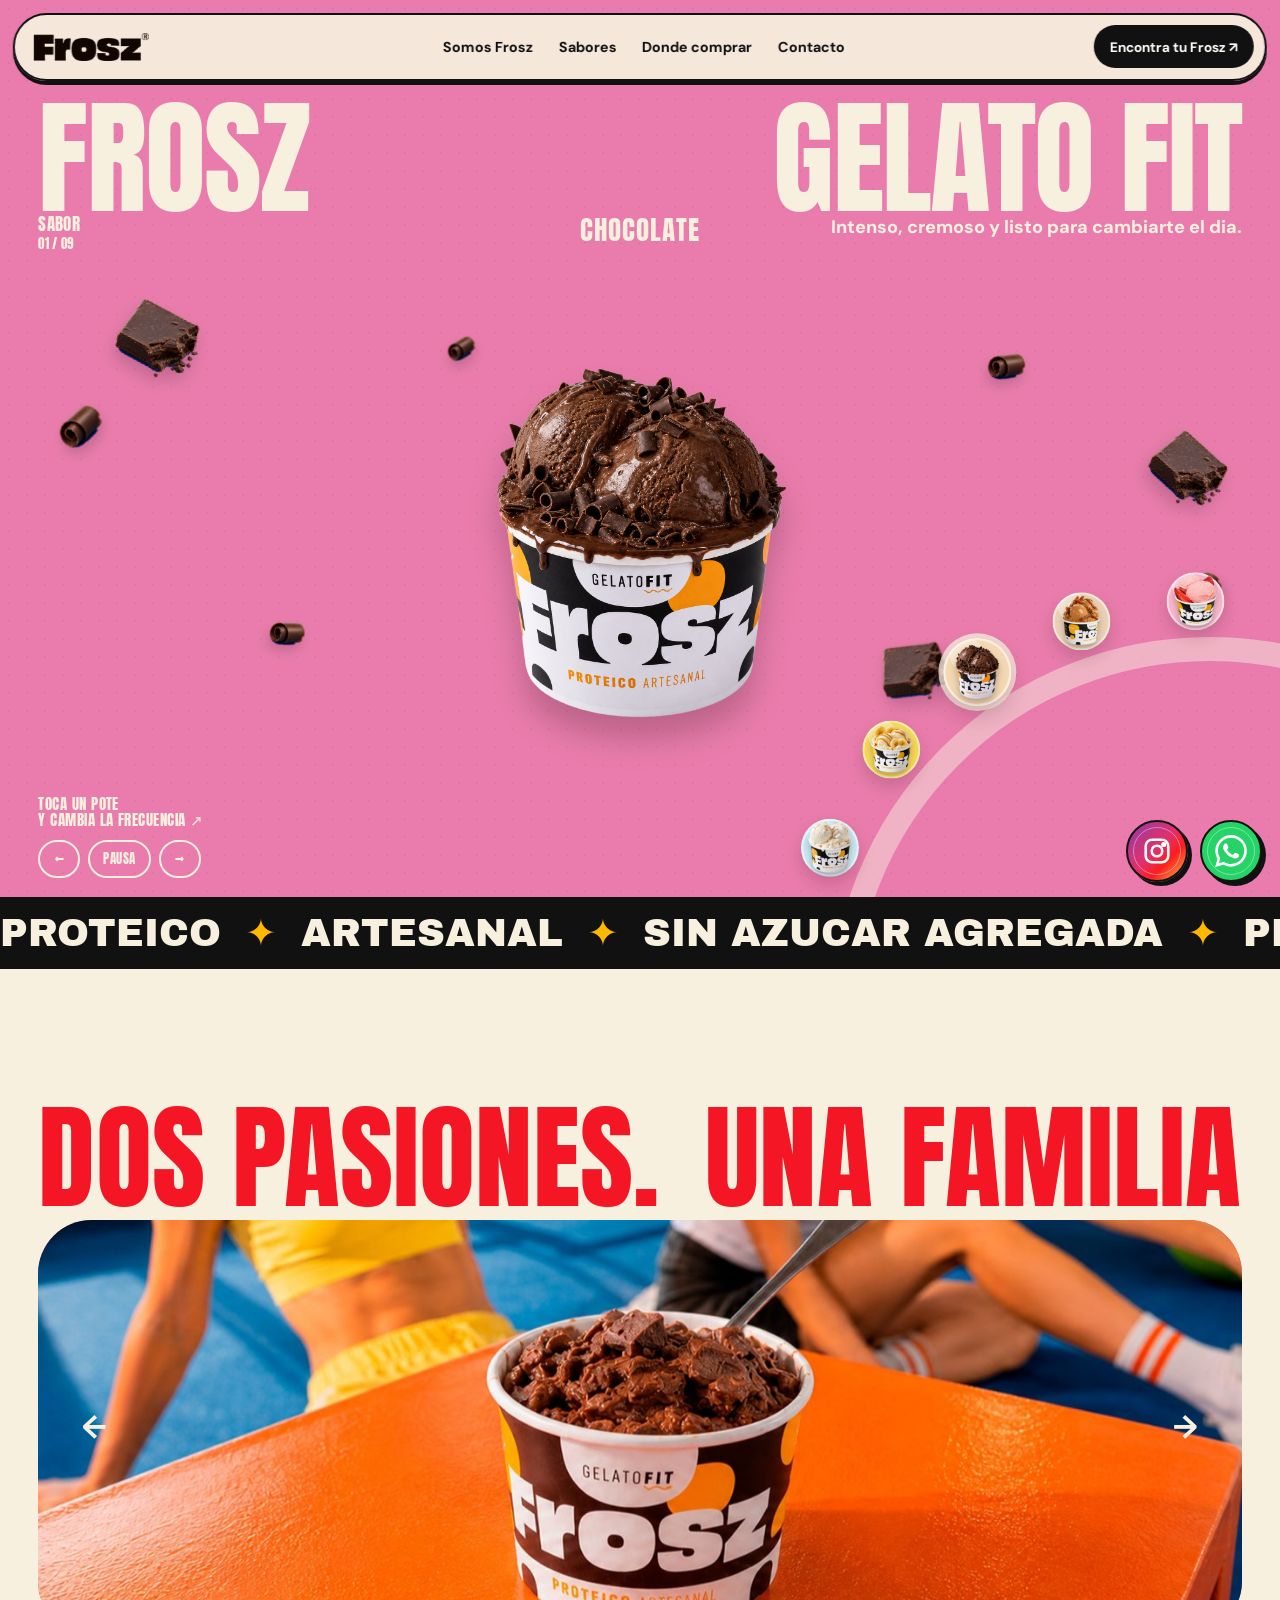
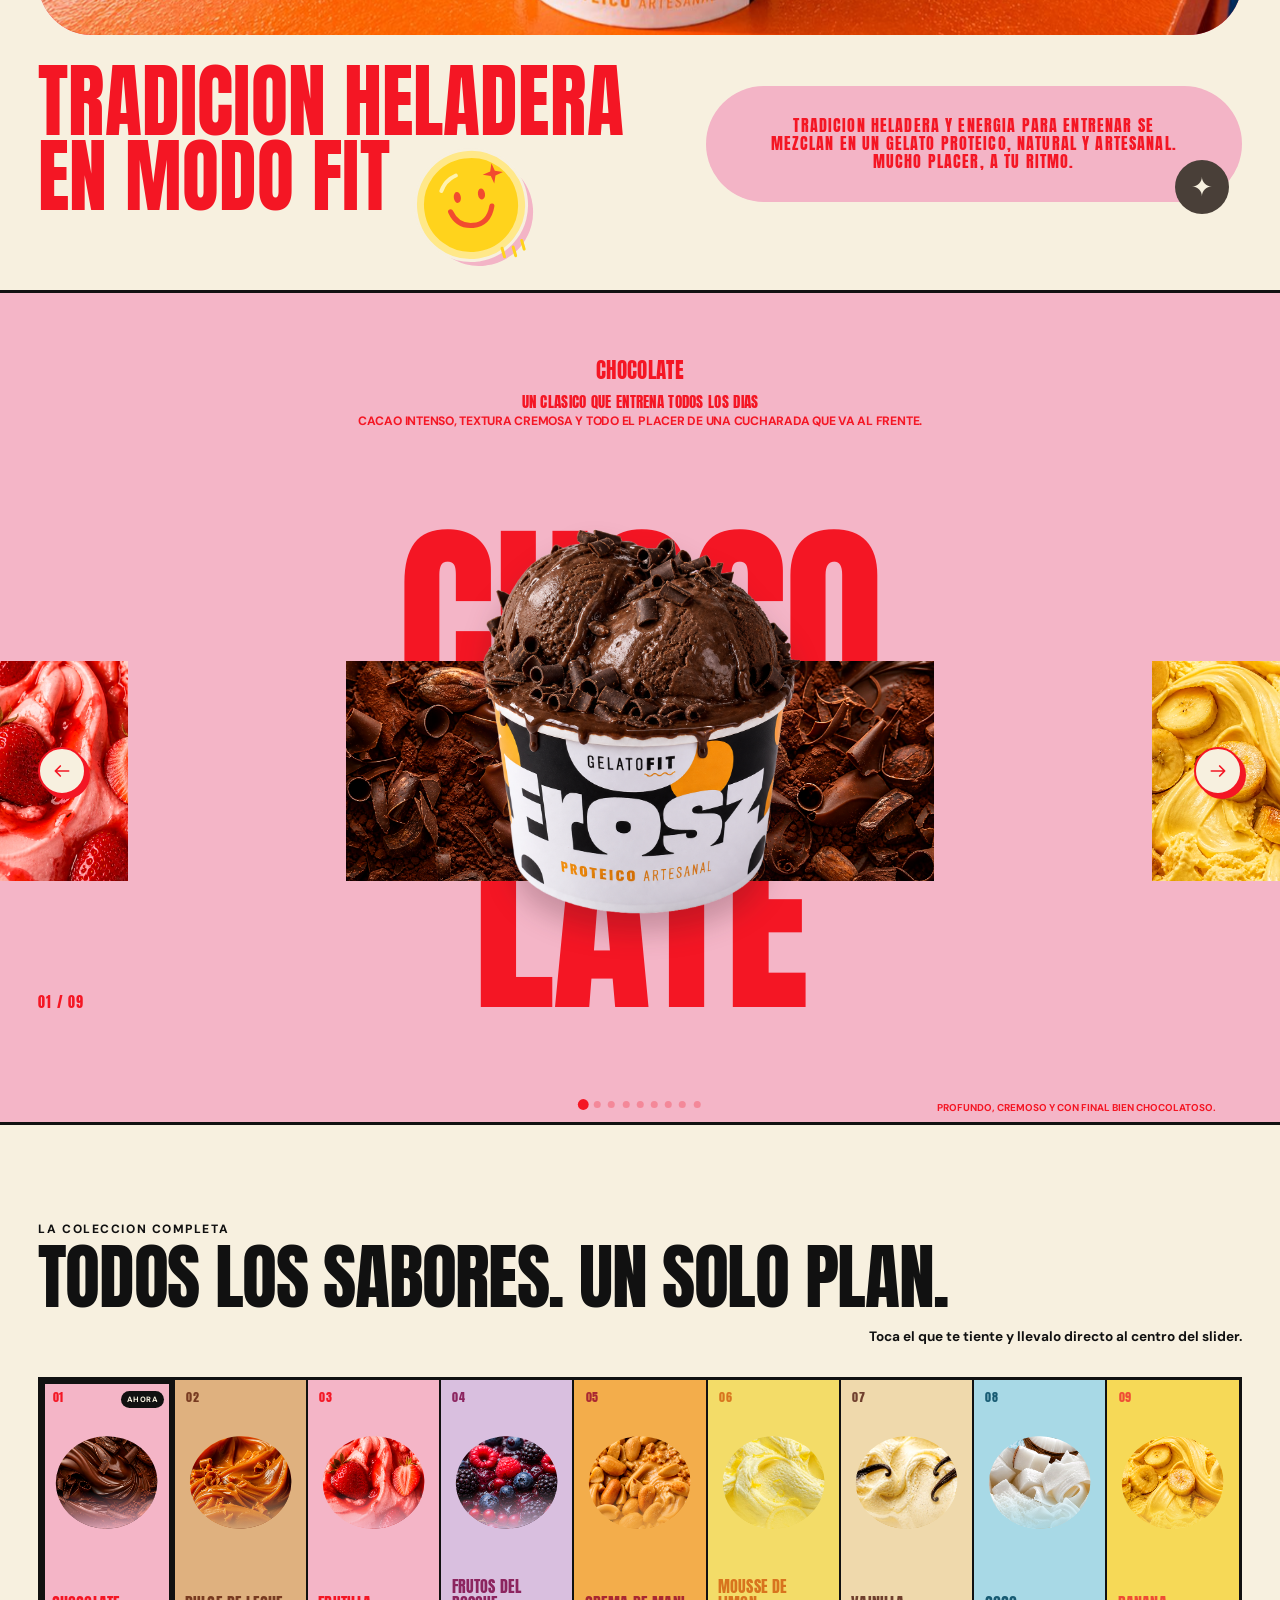
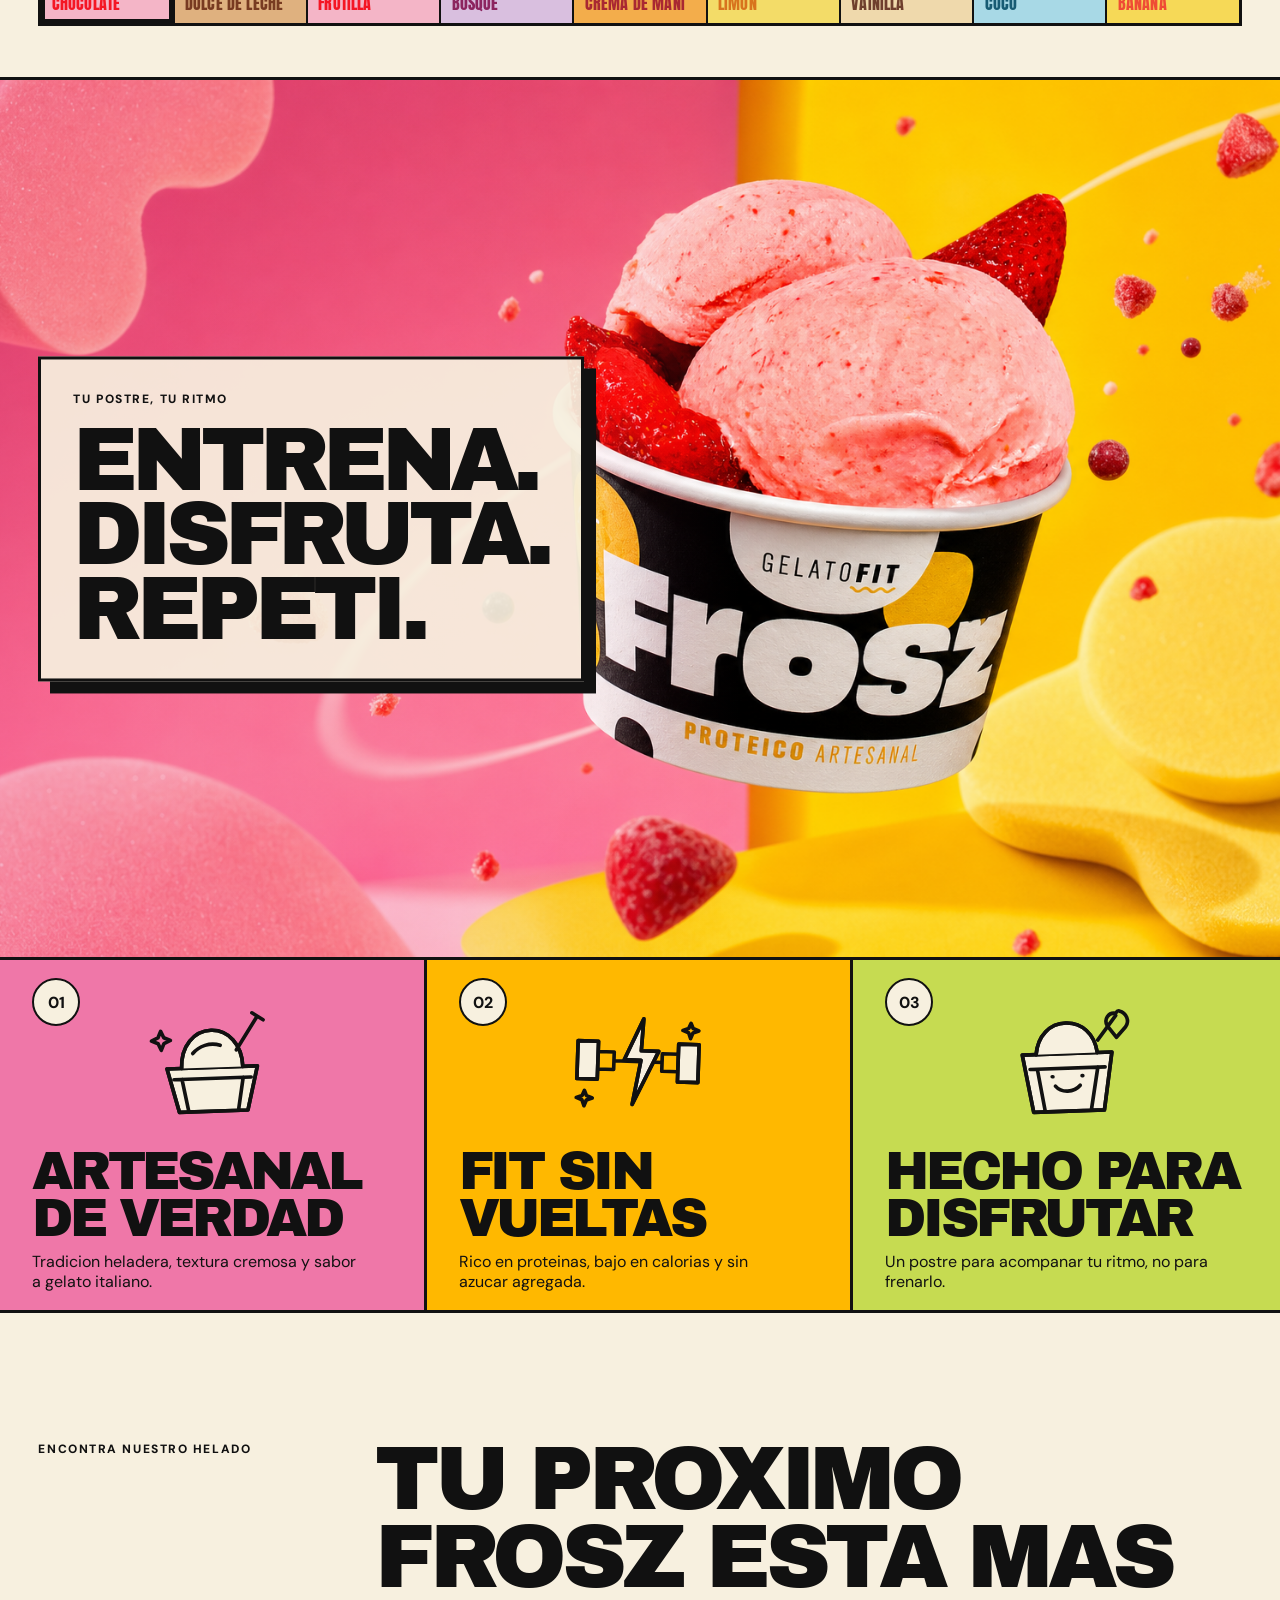
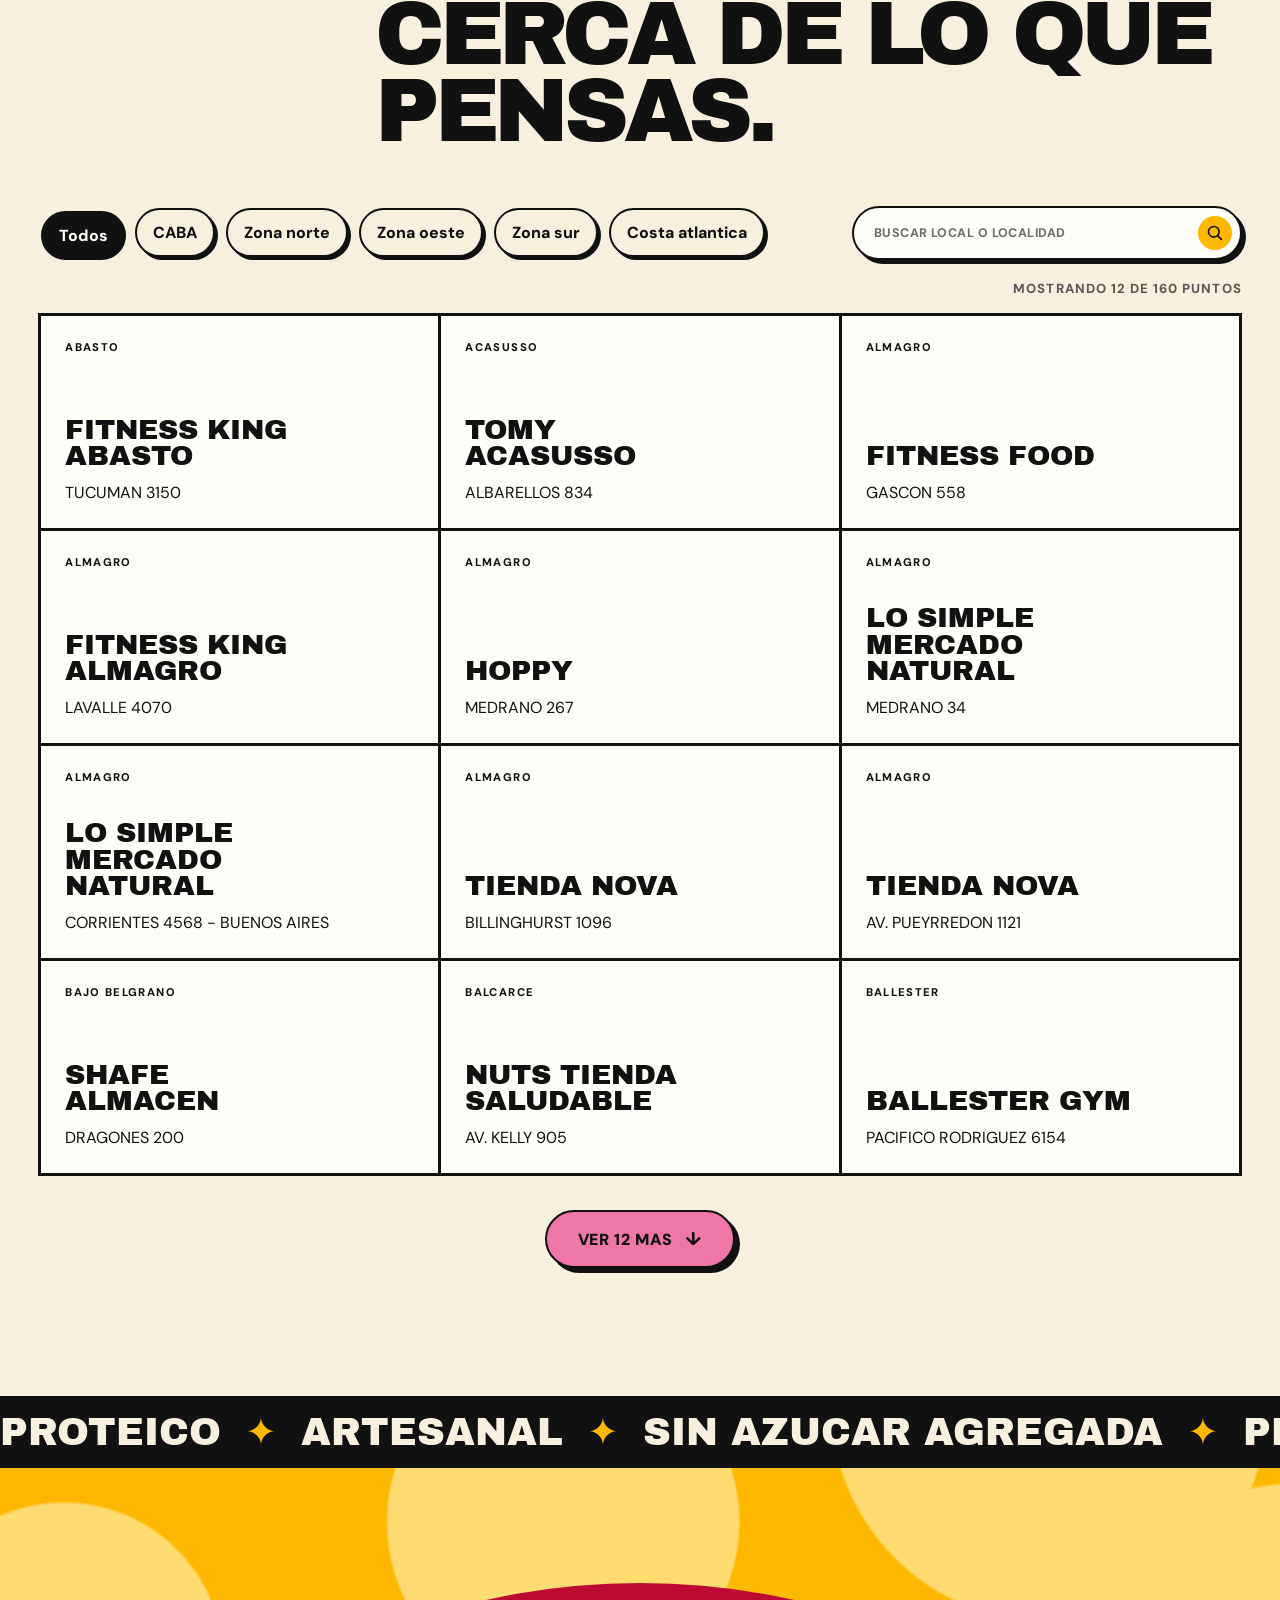
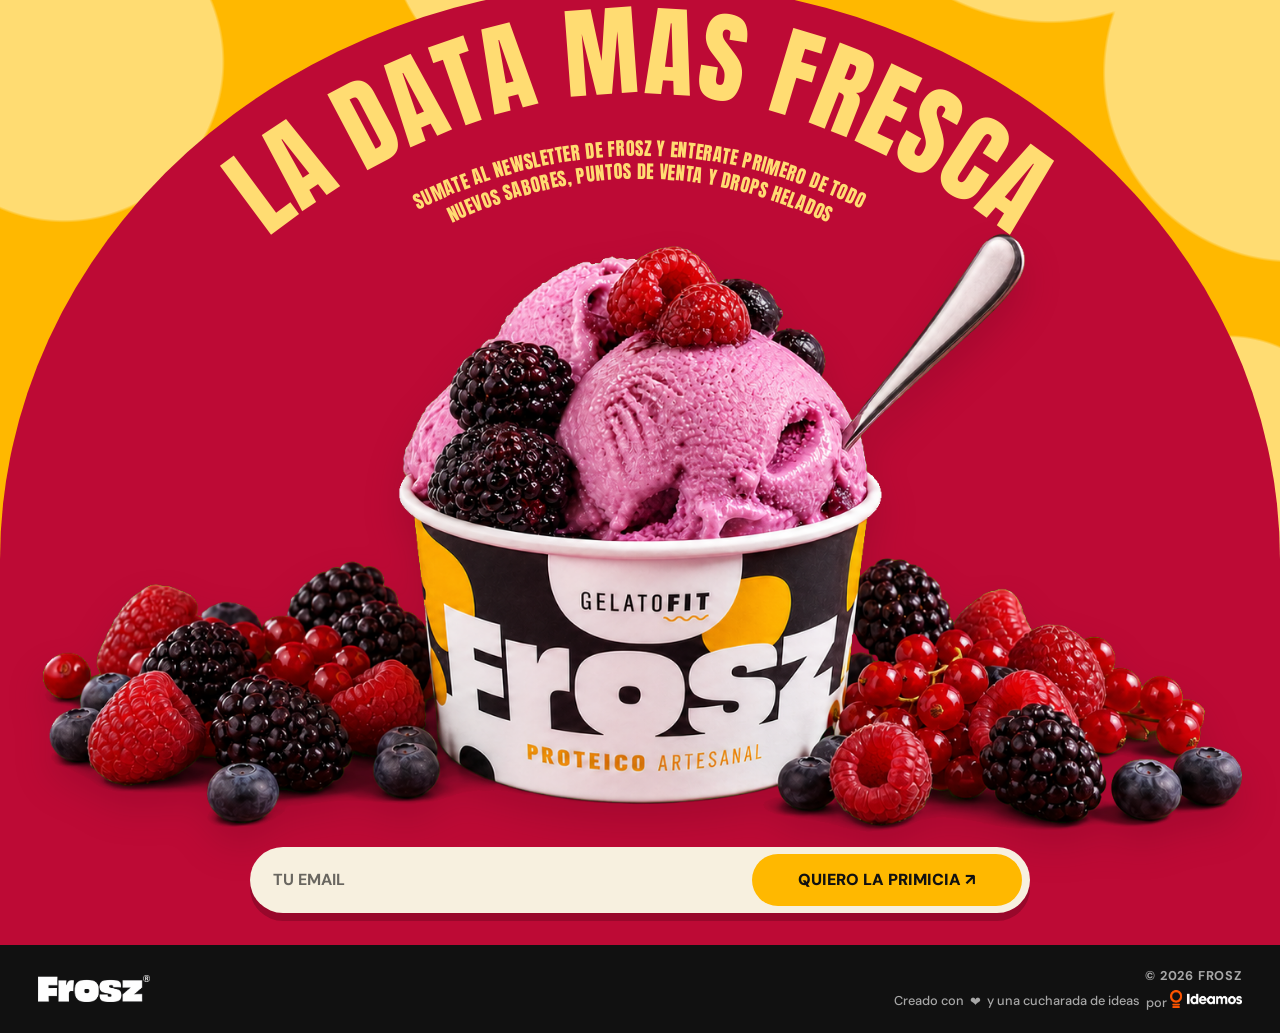
==== index.html @ 7f8eed23 "Agrupar "por Ideamos" para que no se corte en mobile El texto "por" quedaba suelto en la primera lin" ====
﻿<!doctype html>
<html lang="es">
  <head>
    <!-- Google tag (gtag.js) -->
    <script async src="https://www.googletagmanager.com/gtag/js?id=G-3K1N8164H2"></script>
    <script>
      window.dataLayer = window.dataLayer || [];
      function gtag(){dataLayer.push(arguments);}
      gtag('js', new Date());

      gtag('config', 'G-3K1N8164H2');
    </script>
    <meta charset="UTF-8" />
    <meta name="viewport" content="width=device-width, initial-scale=1.0" />
    <meta name="theme-color" content="#ffb800" />
    <meta
      name="description"
      content="Frosz x Gelato Fit: helado proteico artesanal, natural, sin azucar agregada y con todo el sabor."
    />
    <title>Frosz x Gelato Fit</title>
    <link rel="icon" href="./public/assets/web/LOGO2.png" type="image/png" />
    <meta property="og:site_name" content="Frosz Gelato Fit" />
    <meta property="og:locale" content="es_AR" />
    <meta property="og:title" content="Frosz x Gelato Fit" />
    <meta property="og:description" content="Helado proteico artesanal, natural, sin azucar agregada y con todo el sabor." />
    <meta property="og:type" content="website" />
    <meta property="og:url" content="https://estudioideamos.github.io/frosz-gelato-fit-demo/" />
    <meta property="og:image" content="https://estudioideamos.github.io/frosz-gelato-fit-demo/public/og-frosz-2026.png" />
    <meta property="og:image:secure_url" content="https://estudioideamos.github.io/frosz-gelato-fit-demo/public/og-frosz-2026.png" />
    <meta property="og:image:type" content="image/png" />
    <meta property="og:image:width" content="1200" />
    <meta property="og:image:height" content="630" />
    <meta property="og:image:alt" content="Frosz x Gelato Fit - helado proteico artesanal" />
    <meta name="twitter:card" content="summary_large_image" />
    <meta name="twitter:title" content="Frosz x Gelato Fit" />
    <meta name="twitter:description" content="Helado proteico artesanal, natural, sin azucar agregada y con todo el sabor." />
    <meta name="twitter:image" content="https://estudioideamos.github.io/frosz-gelato-fit-demo/public/og-frosz-2026.png" />
    <link rel="preconnect" href="https://fonts.googleapis.com" />
    <link rel="preconnect" href="https://fonts.gstatic.com" crossorigin />
    <link
      href="https://fonts.googleapis.com/css2?family=Anton&family=Archivo+Black&family=DM+Sans:wght@400;500;600;700&display=swap"
      rel="stylesheet"
    />
    <link rel="stylesheet" href="./styles.css?v=20260909-footer-fix2" />
    <script src="./stores-data.js?v=20260909-footer-fix2" defer></script>
    <script src="./script.js?v=20260909-footer-fix2" defer></script>
  </head>
  <body>
    <a class="skip-link" href="#contenido">Saltar al contenido</a>

    <header class="site-header" aria-label="Navegacion principal">
      <a class="brand" href="#inicio" aria-label="Frosz, volver al inicio">
        <img src="./public/assets/web/frosz-wordmark-black.png" alt="Frosz" />
      </a>
      <nav class="desktop-nav" aria-label="Secciones">
        <a href="#somos">Somos Frosz</a>
        <a href="#sabores">Sabores</a>
        <a href="#puntos">Donde comprar</a>
        <a href="./contacto.html">Contacto</a>
      </nav>
      <a class="nav-cta" href="#puntos">Encontra tu Frosz <span aria-hidden="true">&#8599;</span></a>
      <button class="menu-button" type="button" aria-expanded="false" aria-controls="mobile-menu">
        <span class="sr-only">Abrir menu</span>
        <span></span><span></span>
      </button>
    </header>

    <nav class="mobile-nav" id="mobile-menu" aria-label="Menu movil" hidden>
      <a href="#somos">Somos Frosz</a>
      <a href="#sabores">Sabores</a>
      <a href="#puntos">Donde comprar</a>
      <a href="./contacto.html">Contacto</a>
    </nav>

    <div class="social-float">
      <a class="instagram-rail" href="https://www.instagram.com/froszgelatofit/" target="_blank" rel="noopener noreferrer" aria-label="Seguir a Frosz en Instagram">
        <svg viewBox="0 0 24 24" aria-hidden="true"><rect x="3" y="3" width="18" height="18" rx="5"/><circle cx="12" cy="12" r="4.2"/><circle cx="17.4" cy="6.8" r="1"/></svg>
        <span class="sr-only">Instagram</span>
      </a>
      <a class="whatsapp-float" href="https://wa.me/5491160162831" target="_blank" rel="noopener noreferrer" aria-label="Hablar con Frosz por WhatsApp">
        <img src="./public/assets/web/whatsapp-icon.svg?v=20260721-white" alt="" loading="lazy" />
      </a>
    </div>

    <main id="contenido">
      <section class="flavor-lab flavor-hero is-bursting" id="inicio" aria-labelledby="flavor-title" data-flavor="chocolate">
        <span class="flavor-color-wave" aria-hidden="true"></span>
        <div class="flavor-layout">
          <div class="flavor-masthead">
            <h1 id="flavor-title"><span>FROSZ</span><span>GELATO FIT</span></h1>
            <div class="flavor-meta">
              <p>SABOR <strong><span id="flavor-index">01</span> / 09</strong></p>
              <h2 id="flavor-name">CHOCOLATE</h2>
              <p id="flavor-description">Intenso, cremoso y listo para cambiarte el dia.</p>
            </div>
          </div>

          <div class="flavor-stage" aria-live="polite">
            <div class="ingredient-burst" id="ingredient-burst" aria-hidden="true">
              <span class="ingredient-piece ingredient-piece-1"></span>
              <span class="ingredient-piece ingredient-piece-2"></span>
              <span class="ingredient-piece ingredient-piece-3"></span>
              <span class="ingredient-piece ingredient-piece-4"></span>
              <span class="ingredient-piece ingredient-piece-5"></span>
              <span class="ingredient-piece ingredient-accent ingredient-piece-6"></span>
              <span class="ingredient-piece ingredient-accent ingredient-piece-7"></span>
              <span class="ingredient-piece ingredient-accent ingredient-piece-8"></span>
            </div>
            <div class="flavor-image-wrap">
              <img id="flavor-image" src="./public/assets/web/flavor-chocolate.png" alt="Pote Frosz sabor Chocolate" />
            </div>
          </div>

          <div class="flavor-arc" aria-hidden="true"></div>
          <div class="flavor-tabs" role="list" aria-label="Seleccionar sabor">
            <button class="flavor-tab is-active" type="button" data-key="chocolate" aria-label="Chocolate" aria-pressed="true"><img src="./public/assets/web/flavor-chocolate.png" alt="" /><span>Chocolate</span></button>
            <button class="flavor-tab" type="button" data-key="ddl" aria-label="Dulce de leche" aria-pressed="false"><img src="./public/assets/web/flavor-ddl.png" alt="" /><span>Dulce</span></button>
            <button class="flavor-tab" type="button" data-key="frutilla" aria-label="Frutilla" aria-pressed="false"><img src="./public/assets/web/flavor-frutilla.png" alt="" /><span>Frutilla</span></button>
            <button class="flavor-tab" type="button" data-key="frutos" aria-label="Frutos del bosque" aria-pressed="false"><img src="./public/assets/web/flavor-frutos.png" alt="" /><span>Frutos</span></button>
            <button class="flavor-tab" type="button" data-key="mani" aria-label="Crema de mani" aria-pressed="false"><img src="./public/assets/web/flavor-mani.png" alt="" /><span>Mani</span></button>
            <button class="flavor-tab" type="button" data-key="limon" aria-label="Mousse de limon" aria-pressed="false"><img src="./public/assets/web/flavor-limon.png" alt="" /><span>Limon</span></button>
            <button class="flavor-tab" type="button" data-key="vainilla" aria-label="Vainilla" aria-pressed="false"><img src="./public/assets/web/flavor-vainilla.png" alt="" /><span>Vainilla</span></button>
            <button class="flavor-tab" type="button" data-key="coco" aria-label="Coco" aria-pressed="false"><img src="./public/assets/web/flavor-coco.png" alt="" /><span>Coco</span></button>
            <button class="flavor-tab" type="button" data-key="banana" aria-label="Banana" aria-pressed="false"><img src="./public/assets/web/flavor-banana.png" alt="" /><span>Banana</span></button>
          </div>
          <p class="flavor-hint">TOCA UN POTE<br />Y CAMBIA LA FRECUENCIA <span aria-hidden="true">&#8599;</span></p>
          <div class="flavor-controls" aria-label="Controles del carrusel de sabores">
            <button id="flavor-prev" type="button" aria-label="Sabor anterior">&#8592;</button>
            <button id="flavor-toggle" type="button" aria-label="Pausar autoplay" aria-pressed="false">PAUSA</button>
            <button id="flavor-next" type="button" aria-label="Sabor siguiente">&#8594;</button>
          </div>
        </div>
      </section>

      <div class="marquee" aria-label="Caracteristicas de Frosz">
        <div class="marquee-track">
          <span>PROTEICO</span><i>&#10022;</i><span>ARTESANAL</span><i>&#10022;</i><span>SIN AZUCAR AGREGADA</span><i>&#10022;</i>
          <span>PROTEICO</span><i>&#10022;</i><span>ARTESANAL</span><i>&#10022;</i><span>SIN AZUCAR AGREGADA</span><i>&#10022;</i>
        </div>
      </div>

      <section class="manifesto" id="somos" aria-labelledby="manifesto-title">
        <h2 id="manifesto-title" class="about-title"><span>DOS PASIONES.</span><span>UNA FAMILIA</span></h2>
        <div class="about-stage">
          <img
            class="about-image is-active"
            src="./public/assets/web/about-gym-01.jpg"
            alt="Pote Frosz de chocolate en una escena de entrenamiento sobre banco naranja"
            loading="lazy"
          />
          <img
            class="about-image"
            src="./public/assets/web/about-gym-02.jpg"
            alt=""
            aria-hidden="true"
            loading="lazy"
          />
          <button class="about-arrow about-arrow-prev" type="button" aria-label="Ver imagen anterior">&#8592;</button>
          <button class="about-arrow about-arrow-next" type="button" aria-label="Ver imagen siguiente">&#8594;</button>
        </div>
        <div class="about-footer" id="historia-frosz">
          <h3><span>TRADICION HELADERA</span><span>EN MODO FIT</span></h3>
          <span class="about-sticker" aria-hidden="true">
            <svg viewBox="0 0 100 100" focusable="false">
              <path class="sticker-shine" d="M16 28q7-13 21-17" />
              <ellipse class="sticker-eye" cx="35" cy="39" rx="4.5" ry="7" />
              <ellipse class="sticker-eye" cx="66" cy="39" rx="4.5" ry="7" />
              <path class="sticker-smile" d="M24 56q6 20 26 21 20 1 27-21" />
              <path class="sticker-spark" d="M84 2l3 10 10 3-10 3-3 10-3-10-10-3 10-3z" />
            </svg>
          </span>
          <div class="about-story">
            <p>Tradicion heladera y energia para entrenar se mezclan en un gelato proteico, natural y artesanal. Mucho placer, a tu ritmo.</p>
            <span aria-hidden="true">&#10022;</span>
          </div>
        </div>
      </section>

      <section class="product-showcase" id="sabores" aria-labelledby="showcase-title" data-showcase-flavor="chocolate" tabindex="0">
        <h2 class="sr-only" id="showcase-title">Sabores Frosz</h2>
        <svg class="showcase-liquid-filter" aria-hidden="true" width="0" height="0">
          <filter id="showcase-liquid" x="-20%" y="-20%" width="140%" height="140%">
            <feTurbulence type="fractalNoise" baseFrequency="0.008 0.04" numOctaves="2" seed="8" result="noise" />
            <feDisplacementMap in="SourceGraphic" in2="noise" scale="34" xChannelSelector="R" yChannelSelector="B" />
          </filter>
        </svg>
        <span class="showcase-color-wave" aria-hidden="true"></span>
        <div class="showcase-content">
          <header class="showcase-intro">
            <p class="showcase-flavor-name" id="showcase-flavor-name">CHOCOLATE</p>
            <p class="showcase-tagline" id="showcase-tagline">UN CLASICO QUE ENTRENA TODOS LOS DIAS</p>
            <p class="showcase-description" id="showcase-description">CACAO INTENSO, TEXTURA CREMOSA Y TODO EL PLACER DE UNA CUCHARADA QUE VA AL FRENTE.</p>
          </header>

          <div class="showcase-words" aria-hidden="true">
            <span id="showcase-word-top">CHOCO</span>
            <span id="showcase-word-bottom">LATE</span>
          </div>

          <div class="showcase-rail" aria-live="polite">
            <figure class="showcase-peek showcase-peek-prev" aria-hidden="true">
              <img id="showcase-peek-prev" src="./public/assets/web/showcase-frutilla.jpg" alt="" />
            </figure>

            <figure class="showcase-scene">
              <img class="showcase-ingredient" id="showcase-ingredient" src="./public/assets/web/showcase-chocolate.jpg" alt="Chocolate cremoso" />
              <img class="showcase-pot" id="showcase-pot" src="./public/assets/web/flavor-chocolate.png" alt="Pote Frosz sabor Chocolate" />
            </figure>

            <figure class="showcase-peek showcase-peek-next" aria-hidden="true">
              <img id="showcase-peek-next" src="./public/assets/web/showcase-banana.jpg" alt="" />
            </figure>
          </div>

          <p class="showcase-note" id="showcase-note">PROFUNDO, CREMOSO Y CON FINAL BIEN CHOCOLATOSO.</p>

          <div class="showcase-controls" aria-label="Navegar sabores">
            <button class="showcase-arrow" id="showcase-prev" type="button" aria-label="Sabor anterior"><svg aria-hidden="true" viewBox="0 0 24 24"><path d="M20 12H4M10 6l-6 6 6 6" /></svg></button>
            <p><span id="showcase-index">01</span> / 09</p>
            <button class="showcase-arrow" id="showcase-next" type="button" aria-label="Sabor siguiente"><svg aria-hidden="true" viewBox="0 0 24 24"><path d="M4 12h16M14 6l6 6-6 6" /></svg></button>
          </div>

          <div class="showcase-dots" id="showcase-dots" role="list" aria-label="Elegir sabor"></div>
        </div>
      </section>

      <section class="flavor-overview" id="todos-los-sabores" aria-labelledby="flavor-overview-title">
        <header class="flavor-overview-heading">
          <div>
            <p class="eyebrow">La coleccion completa</p>
            <h2 id="flavor-overview-title">TODOS LOS SABORES. UN SOLO PLAN.</h2>
          </div>
          <p>Toca el que te tiente y llevalo directo al centro del slider.</p>
        </header>
        <div class="flavor-overview-grid" id="flavor-overview-grid" aria-label="Todos los sabores Frosz"></div>
      </section>

      <section class="campaign-break" id="campana" aria-labelledby="campaign-title">
        <img src="./public/assets/web/campaign-hero.png" alt="Pote de helado Frosz de frutilla en una escena rosa y amarilla" loading="lazy" />
        <div class="campaign-copy reveal">
          <p class="eyebrow">Tu postre, tu ritmo</p>
          <h2 id="campaign-title">ENTRENA.<br />DISFRUTA.<br />REPETI.</h2>
        </div>
      </section>

      <section class="benefits" id="beneficios" aria-labelledby="benefits-title">
        <h2 id="benefits-title" class="sr-only">Por que elegir Frosz</h2>
        <article class="benefit benefit-pink reveal">
          <span>01</span>
          <svg class="benefit-illustration" viewBox="0 0 240 180" aria-hidden="true">
            <path class="cream" d="M58 98h124l-15 60H73z" />
            <path d="M58 98h124l-15 60H73zM67 113h106M86 158l-8-45m76 45 8-45" />
            <path class="cream" d="M78 98c0-31 19-51 42-51s42 20 42 51" />
            <path d="M78 98c0-31 19-51 42-51s42 20 42 51M94 78c9-10 24-15 38-10" />
            <path d="M154 75 184 30M177 25l15 10" />
            <path d="m51 46 4 9 9 4-9 4-4 9-4-9-9-4 9-4z" />
          </svg>
          <h3>ARTESANAL<br />DE VERDAD</h3>
          <p>Tradicion heladera, textura cremosa y sabor a gelato italiano.</p>
        </article>
        <article class="benefit benefit-orange reveal">
          <span>02</span>
          <svg class="benefit-illustration benefit-illustration-fit" viewBox="0 0 240 180" aria-hidden="true">
            <path class="cream" d="M37 64h28v52H37zm138 0h28v52h-28z" />
            <path d="M37 64h28v52H37zm138 0h28v52h-28zM65 78h22v24H65m110-24h-22v24h22M87 90h66" />
            <path class="cream" d="m126 31-25 57h23l-10 61 34-74h-24z" />
            <path d="m126 31-25 57h23l-10 61 34-74h-24z" />
            <path d="m191 35 3 7 8 3-8 3-3 8-3-8-8-3 8-3zM48 132l3 7 8 3-8 3-3 8-3-8-8-3 8-3z" />
          </svg>
          <h3>FIT SIN<br />VUELTAS</h3>
          <p>Rico en proteinas, bajo en calorias y sin azucar agregada.</p>
        </article>
        <article class="benefit benefit-lime reveal">
          <span>03</span>
          <svg class="benefit-illustration" viewBox="0 0 240 180" aria-hidden="true">
            <path class="cream" d="M59 79h123l-13 79H72z" />
            <path d="M59 79h123l-13 79H72zM69 99h103M88 158l-9-59m72 59 11-59" />
            <path class="cream" d="M78 79c3-26 20-42 42-42s39 16 42 42" />
            <path d="M78 79c3-26 20-42 42-42s39 16 42 42M103 123c8 10 25 10 34 0M99 110h1m40 0h1M163 62l26-33" />
            <path d="M194 23c10 3 14 14 8 22l-13 14-12-16c-5-9 2-19 12-17 2-3 3-4 5-3z" />
          </svg>
          <h3>HECHO PARA<br />DISFRUTAR</h3>
          <p>Un postre para acompanar tu ritmo, no para frenarlo.</p>
        </article>
      </section>

      <section class="stores" id="puntos" aria-labelledby="stores-title">
        <div class="stores-heading reveal">
          <p class="eyebrow">Encontra nuestro helado</p>
          <h2 id="stores-title">TU PROXIMO FROSZ ESTA MAS CERCA DE LO QUE PENSAS.</h2>
        </div>

        <div class="stores-tools">
          <div class="store-filters" role="group" aria-label="Filtrar puntos de venta">
            <button class="store-filter is-active" type="button" data-zone="all">Todos</button>
            <button class="store-filter" type="button" data-zone="caba">CABA</button>
            <button class="store-filter" type="button" data-zone="norte">Zona norte</button>
            <button class="store-filter" type="button" data-zone="oeste">Zona oeste</button>
            <button class="store-filter" type="button" data-zone="sur">Zona sur</button>
            <button class="store-filter" type="button" data-zone="costa">Costa atlantica</button>
          </div>
          <label class="store-search" for="store-search">
            <span class="sr-only">Buscar por local, localidad o direccion</span>
            <input id="store-search" type="search" autocomplete="off" placeholder="BUSCAR LOCAL O LOCALIDAD" />
            <svg viewBox="0 0 24 24" aria-hidden="true"><circle cx="10.5" cy="10.5" r="6.5"/><path d="m15.5 15.5 5 5"/></svg>
          </label>
        </div>

        <p class="stores-count" id="stores-count" aria-live="polite">Cargando puntos...</p>
        <div class="store-grid" id="store-grid"></div>
        <div class="stores-more-wrap">
          <button class="stores-more" id="stores-more" type="button" aria-controls="store-grid">VER 12 MAS <span aria-hidden="true">&#8595;</span></button>
        </div>
      </section>

      <div class="marquee" aria-label="Caracteristicas de Frosz">
        <div class="marquee-track">
          <span>PROTEICO</span><i>&#10022;</i><span>ARTESANAL</span><i>&#10022;</i><span>SIN AZUCAR AGREGADA</span><i>&#10022;</i>
          <span>PROTEICO</span><i>&#10022;</i><span>ARTESANAL</span><i>&#10022;</i><span>SIN AZUCAR AGREGADA</span><i>&#10022;</i>
        </div>
      </div>

      <section class="newsletter" id="newsletter" aria-labelledby="newsletter-title">
        <div class="newsletter-orbit">
          <h2 class="sr-only" id="newsletter-title">LA DATA MAS FRESCA</h2>
          <svg class="newsletter-arc-title" viewBox="0 0 1200 350" aria-hidden="true">
            <defs>
              <path id="newsletter-title-path" d="M 145 302 Q 600 -112 1055 302" />
              <path id="newsletter-copy-path-one" d="M 292 260 Q 600 60 908 260" />
              <path id="newsletter-copy-path-two" d="M 309 286 Q 600 82 891 286" />
              <path id="newsletter-copy-mobile-path-one" d="M 270 280 Q 600 80 930 280" />
              <path id="newsletter-copy-mobile-path-two" d="M 310 320 Q 600 140 890 320" />
            </defs>
            <text class="newsletter-arc-heading">
              <textPath href="#newsletter-title-path" startOffset="50%" text-anchor="middle">LA DATA MAS FRESCA</textPath>
            </text>
            <text class="newsletter-arc-copy newsletter-arc-copy-desktop">
              <textPath href="#newsletter-copy-path-one" startOffset="50%" text-anchor="middle">SUMATE AL NEWSLETTER DE FROSZ Y ENTERATE PRIMERO DE TODO</textPath>
            </text>
            <text class="newsletter-arc-copy newsletter-arc-copy-desktop">
              <textPath href="#newsletter-copy-path-two" startOffset="50%" text-anchor="middle">NUEVOS SABORES, PUNTOS DE VENTA Y DROPS HELADOS</textPath>
            </text>
            <text class="newsletter-arc-copy newsletter-arc-copy-mobile newsletter-copy-one">
              <textPath href="#newsletter-copy-mobile-path-one" startOffset="50%" text-anchor="middle" textLength="650" lengthAdjust="spacingAndGlyphs">SUMATE AL NEWSLETTER DE FROSZ Y ENTERATE PRIMERO</textPath>
            </text>
            <text class="newsletter-arc-copy newsletter-arc-copy-mobile newsletter-copy-two">
              <textPath href="#newsletter-copy-mobile-path-two" startOffset="50%" text-anchor="middle" textLength="525" lengthAdjust="spacingAndGlyphs">NUEVOS SABORES, PUNTOS DE VENTA Y DROPS</textPath>
            </text>
          </svg>

          <p class="sr-only">Sumate al newsletter de Frosz y enterate primero de nuevos sabores, puntos de venta y drops helados.</p>

          <div class="newsletter-product" aria-hidden="true">
            <img src="./public/assets/web/newsletter-frutos-cutout-v2.png" alt="" loading="lazy" />
          </div>

          <form class="newsletter-form" id="newsletter-form" novalidate>
            <div class="newsletter-input-wrap">
              <label class="sr-only" for="newsletter-email">Tu email</label>
              <input id="newsletter-email" name="email" type="email" autocomplete="email" placeholder="TU EMAIL" data-lpignore="true" data-1p-ignore="true" data-form-type="other" required />
            </div>
            <button type="submit">QUIERO LA PRIMICIA <span aria-hidden="true">&#8599;</span></button>
            <p class="newsletter-status" id="newsletter-status" role="status" aria-live="polite"></p>
          </form>
        </div>
      </section>

    </main>

    <footer class="site-footer">
      <a class="brand brand-footer" href="#inicio" aria-label="Frosz, volver al inicio">
        <img src="./public/assets/web/frosz-wordmark-white.png" alt="Frosz" />
      </a>
      <div class="footer-signoff">
        <p class="footer-copyright">&copy; 2026 Frosz</p>
        <p class="footer-credit">Creado con <span aria-label="amor">&#10084;</span> y una cucharada de ideas<span class="footer-mobile-break"><br /></span> <span class="footer-credit-by">por <a class="footer-credit-brand" href="https://ideamos.com.ar" target="_blank" rel="noopener noreferrer"><img src="./public/assets/web/ideamos-logo.png" alt="Estudio Ideamos" /></a></span></p>
      </div>
    </footer>
  </body>
</html>
---- styles.css ----
:root {
  --ink: #111111;
  --cream: #f7f0df;
  --orange: #ffb800;
  --pink: #ef77a8;
  --hot-pink: #e84884;
  --lime: #c6db51;
  --red: #f05a3f;
  --blue: #83c8e8;
  --white: #fffdf7;
  --page-pad: clamp(1rem, 3vw, 3rem);
  --display: "Archivo Black", Impact, sans-serif;
  --condensed: "Anton", Impact, sans-serif;
  --body: "DM Sans", Arial, sans-serif;
}

* { box-sizing: border-box; }
html { scroll-behavior: smooth; }
body { margin: 0; background: var(--cream); color: var(--ink); font-family: var(--body); overflow-x: hidden; }
body.menu-open { overflow: hidden; }
main > section { min-height: 100svh; }
img { display: block; max-width: 100%; }
a { color: inherit; text-decoration: none; }
button { color: inherit; font: inherit; }
.sr-only { position: absolute; width: 1px; height: 1px; padding: 0; margin: -1px; overflow: hidden; clip: rect(0, 0, 0, 0); white-space: nowrap; border: 0; }
.skip-link { position: fixed; top: .75rem; left: .75rem; z-index: 1000; padding: .75rem 1rem; background: #fff; transform: translateY(-150%); transition: transform .2s; }
.skip-link:focus { transform: translateY(0); }

.site-header { position: fixed; z-index: 100; top: .8rem; left: 50%; transform: translateX(-50%); width: calc(100% - 1.6rem); max-width: 1500px; min-height: 64px; padding: .65rem .7rem .65rem 1.2rem; border: 2px solid var(--ink); border-radius: 999px; background: rgba(247, 240, 223, .92); backdrop-filter: blur(10px); display: grid; grid-template-columns: 1fr auto 1fr; align-items: center; box-shadow: 0 4px 0 var(--ink); transition: top .38s cubic-bezier(.22,1,.36,1), width .38s cubic-bezier(.22,1,.36,1), max-width .38s cubic-bezier(.22,1,.36,1), border-radius .3s ease, padding .38s cubic-bezier(.22,1,.36,1), background-color .3s ease; }
.site-header.is-sticky { top: 0; width: 100%; max-width: none; padding-inline: var(--page-pad); border: 0; border-bottom: 2px solid var(--ink); border-radius: 0; background: rgba(247,240,223,.97); box-shadow: 0 4px 0 var(--ink); }
.brand { display: inline-flex; align-items: center; width: clamp(98px, 9vw, 134px); }
.brand img { width: 100%; height: auto; }
.desktop-nav { display: flex; gap: clamp(1rem, 2vw, 2rem); font-weight: 700; font-size: .9rem; }
.desktop-nav a { position: relative; }
.desktop-nav a::after { content: ""; position: absolute; left: 0; right: 0; bottom: -.25rem; height: 2px; background: currentColor; transform: scaleX(0); transition: transform .2s; }
.desktop-nav a:hover::after, .desktop-nav a:focus-visible::after { transform: scaleX(1); }
.nav-cta { justify-self: end; border-radius: 999px; background: var(--ink); color: var(--white); padding: .78rem 1rem; font-weight: 700; font-size: .86rem; }
.menu-button, .mobile-nav { display: none; }
.social-float { position: fixed; z-index: 89; right: 1.15rem; bottom: 1.15rem; display: flex; align-items: center; gap: .7rem; transition: opacity .25s ease, transform .25s ease; }
.social-float.is-hidden { opacity: 0; transform: translateY(14px); pointer-events: none; }
.instagram-rail,
.whatsapp-float { position: relative; overflow: visible; width: 62px; aspect-ratio: 1; border: 2px solid var(--ink); border-radius: 50%; color: var(--white); box-shadow: 4px 4px 0 var(--ink); display: grid; place-items: center; transition: transform .3s cubic-bezier(.16,1,.3,1), box-shadow .3s ease; }
.instagram-rail::after,
.whatsapp-float::after { content: ""; position: absolute; inset: 5px; border: 1px solid rgba(255,255,255,.38); border-radius: 50%; pointer-events: none; }
.instagram-rail:hover, .instagram-rail:focus-visible,
.whatsapp-float:hover, .whatsapp-float:focus-visible { box-shadow: 1px 1px 0 var(--ink); transform: translate(3px,3px) rotate(-5deg) scale(1.05); }
.instagram-rail { background: linear-gradient(135deg, #833ab4 0%, #c13584 28%, #e1306c 48%, #fd1d1d 68%, #f77737 86%, #fcaf45 100%); }
.instagram-rail svg { display: block; width: 30px; height: 30px; fill: none; stroke: currentColor; stroke-width: 2.1; stroke-linecap: round; stroke-linejoin: round; }
.whatsapp-float { background: #25d366; }
.whatsapp-float svg,
.whatsapp-float img { display: block; width: 34px; height: 34px; object-fit: contain; fill: currentColor; transform: none; }

.hero { position: relative; min-height: 100svh; isolation: isolate; overflow: hidden; display: grid; place-items: center; border-bottom: 3px solid var(--ink); }
.hero-split { position: absolute; z-index: -3; inset-block: 0; width: 50%; }
.hero-left { left: 0; background: var(--pink); }
.hero-right { right: 0; background: var(--orange); }
.hero::after { content: ""; position: absolute; z-index: -2; inset: 0; background-image: radial-gradient(circle, rgba(17,17,17,.16) 1px, transparent 1.6px); background-size: 17px 17px; opacity: .28; }
.hero-kicker { position: absolute; top: 6.8rem; left: 50%; transform: translateX(-50%); margin: 0; padding: .55rem .9rem; border: 2px solid var(--ink); border-radius: 999px; background: var(--cream); font-size: .76rem; font-weight: 800; text-transform: uppercase; letter-spacing: .08em; white-space: nowrap; }
.hero-title { position: absolute; inset-inline: var(--page-pad); top: 50%; transform: translateY(-50%); margin: 0; display: grid; grid-template-columns: 1fr auto 1fr; align-items: center; font: 400 clamp(3.2rem, 10.8vw, 11.5rem)/.79 var(--display); letter-spacing: -.075em; text-transform: uppercase; }
.hero-title > span:first-child { text-align: left; }
.hero-title > span:last-child { text-align: right; font-size: .68em; letter-spacing: -.06em; }
.hero-x { width: clamp(2.7rem, 6vw, 6rem); height: clamp(2.7rem, 6vw, 6rem); display: grid; place-items: center; border-radius: 50%; background: var(--cream); border: 3px solid var(--ink); font: 400 .62em/1 var(--display); box-shadow: 5px 5px 0 var(--ink); }
.hero-product-wrap { position: relative; z-index: 3; width: min(31vw, 470px); margin-top: 4rem; filter: drop-shadow(20px 28px 0 rgba(17,17,17,.18)); animation: productFloat 4s ease-in-out infinite; }
.hero-product { position: relative; z-index: 2; width: 100%; }
.orbit { position: absolute; z-index: 1; border: 3px solid var(--ink); border-radius: 50%; inset: 23% -18% 18%; }
.orbit-two { transform: rotate(67deg); }
.orbit-one { transform: rotate(-25deg); }
.hero-note { position: absolute; left: var(--page-pad); bottom: 2rem; margin: 0; font-weight: 700; text-transform: uppercase; line-height: 1.2; }
.round-link { position: absolute; right: var(--page-pad); bottom: 1.5rem; width: 112px; aspect-ratio: 1; border: 2px solid var(--ink); border-radius: 50%; background: var(--cream); display: flex; flex-direction: column; justify-content: center; align-items: center; text-align: center; gap: .35rem; font-weight: 800; font-size: .78rem; line-height: 1.05; transition: transform .2s, background .2s; }
.round-link:hover { transform: rotate(-7deg) scale(1.05); background: var(--lime); }
.spark { position: absolute; font-size: clamp(2rem, 5vw, 5rem); }
.spark-one { left: 8%; top: 28%; transform: rotate(-15deg); }
.spark-two { right: 8%; top: 27%; transform: rotate(25deg); }

.marquee { overflow: hidden; border-bottom: 3px solid var(--ink); background: var(--ink); color: var(--cream); }
.marquee-track { display: flex; width: max-content; padding: .85rem 0; gap: 1.5rem; align-items: center; font: 400 clamp(1.5rem, 3vw, 3.2rem)/1 var(--display); white-space: nowrap; animation: marquee 22s linear infinite; }
.marquee-track i { color: var(--orange); font-style: normal; }

.manifesto { height: auto; min-height: 0; width: 100%; padding: clamp(9rem, 11vw, 11rem) var(--page-pad) clamp(2rem, 2.8vw, 3rem); display: grid; grid-template-columns: minmax(0, 1fr); grid-template-rows: auto auto auto; gap: clamp(.75rem, 1.1vw, 1.1rem); background: var(--cream); border-bottom: 3px solid var(--ink); overflow: visible; scroll-margin-top: 6rem; }
.manifesto > * { min-width: 0; }
.eyebrow { margin: 0 0 1rem; font-weight: 800; text-transform: uppercase; letter-spacing: .13em; font-size: .75rem; }
.social-heading h2, .stores-heading h2 { margin: 0; font: 400 clamp(3.1rem, 7vw, 7.6rem)/.86 var(--display); letter-spacing: -.06em; }
.about-title { width: 100%; margin: 0; padding-inline: 0; color: #f41624; font: 400 clamp(4.8rem, 9vw, 9.4rem)/.78 var(--condensed); letter-spacing: .001em; white-space: nowrap; display: flex; justify-content: space-between; align-items: baseline; gap: 0; }
.text-link { display: inline-flex; gap: 1rem; align-items: center; border-bottom: 3px solid var(--ink); padding: 0 0 .5rem; font-weight: 800; text-transform: uppercase; }
.about-stage { position: relative; width: 100%; min-height: 0; aspect-ratio: 2.9 / 1; overflow: hidden; border-radius: clamp(30px, 4.2vw, 64px); background: #ef4c72; isolation: isolate; }
.about-image { position: absolute; inset: 0; width: 100%; height: 100%; object-fit: cover; object-position: center 68%; opacity: 0; transform: scale(1.19); will-change: opacity, transform; transition: opacity 1.05s cubic-bezier(.32,.72,.25,1), transform 1.35s cubic-bezier(.16,1,.3,1); }
.about-image.is-active { z-index: 1; opacity: 1; transform: scale(1.16); }
.about-image.is-exiting { z-index: 0; opacity: 0; transform: scale(1.13); }
.about-image.is-preparing { transition: none; opacity: 0; transform: scale(1.19); }
.about-arrow { position: absolute; z-index: 2; top: 50%; width: 48px; height: 48px; padding: 0; border: 0; border-radius: 50%; background: transparent; color: var(--cream); font: 700 2rem/1 var(--body); cursor: pointer; transform: translateY(-50%); transition: transform .2s, background .2s; }
.about-arrow:hover, .about-arrow:focus-visible { background: rgba(17,17,17,.24); transform: translateY(-50%) scale(1.1); }
.about-arrow-prev { left: 2rem; }
.about-arrow-next { right: 2rem; }
.about-footer { position: relative; min-width: 0; min-height: 190px; margin-top: clamp(.7rem, 1.2vw, 1.15rem); display: grid; grid-template-columns: minmax(0, 1.08fr) minmax(0, .92fr); align-items: start; gap: clamp(1.8rem, 3vw, 3.5rem); }
.about-footer h3 { min-width: 0; width: 100%; margin: 0; color: #f41624; font: 400 clamp(4rem, 6.35vw, 7.3rem)/.92 var(--condensed); letter-spacing: .004em; transform: scaleX(.94); transform-origin: left top; }
.about-footer h3 span { display: block; white-space: nowrap; }
.about-sticker { position: absolute; z-index: 2; left: 31.5%; top: 46%; width: clamp(84px, 8.4vw, 116px); aspect-ratio: 1; display: grid; place-items: center; border: 7px solid #ffe889; border-radius: 50%; background: #ffd31c; color: #f24b2f; box-shadow: 0 0 0 3px var(--cream), 7px 8px 0 #f3b4c6; transform: rotate(-8deg); animation: stickerWiggle 4.2s ease-in-out infinite; }
.about-sticker::before { content: ""; position: absolute; right: 9%; bottom: -12%; width: 3px; height: 12px; border-radius: 99px; background: #ffd31c; box-shadow: -11px -2px 0 #ffd31c, 10px -4px 0 #ffd31c; transform: rotate(-8deg); }
.about-sticker svg { width: 84%; height: 84%; overflow: visible; fill: none; stroke: currentColor; stroke-width: 6; stroke-linecap: round; stroke-linejoin: round; }
.about-sticker .sticker-eye, .about-sticker .sticker-spark { fill: currentColor; stroke: none; }
.about-sticker .sticker-shine { stroke: #fff2ae; stroke-width: 5; }
.about-sticker .sticker-smile { stroke-width: 6.5; }
.about-story { position: relative; min-width: 0; min-height: 116px; margin: 1.35rem 0 0; padding: 1.25rem 3.4rem; border-radius: 999px; background: #f3b4c6; display: flex; align-items: center; justify-content: center; text-align: center; }
.about-story p { margin: 0; color: #f41624; font: 400 clamp(1rem, 1.18vw, 1.22rem)/1.12 var(--condensed); letter-spacing: calc(.009em + 1px); text-transform: uppercase; }
.about-story > span { position: absolute; right: .8rem; bottom: -.8rem; width: 54px; aspect-ratio: 1; display: grid; place-items: center; border-radius: 50%; background: #493f38; color: var(--cream); font-size: 1.6rem; }

/* Slider editorial de productos inspirado en la composicion de Boba. */
.product-showcase { --showcase-bg: #f4b5c7; --showcase-ink: #f41624; --showcase-next-bg: #f5c645; --showcase-rail-top: clamp(20rem, 43vh, 23rem); --showcase-rail-height: clamp(185px, 26vh, 220px); --showcase-word-overlap: 2rem; position: relative; height: calc(100svh - 68px); min-height: 650px; overflow: hidden; isolation: isolate; background: var(--showcase-bg); color: var(--showcase-ink); border-bottom: 3px solid var(--ink); scroll-margin-top: 68px; touch-action: pan-y; }
.showcase-liquid-filter { position: absolute; width: 0; height: 0; pointer-events: none; }
.showcase-color-wave { position: absolute; z-index: 0; inset: -3%; background: var(--showcase-next-bg); clip-path: polygon(100% 0,100% 0,100% 100%,100% 100%,100% 90%,100% 80%,100% 70%,100% 60%,100% 50%,100% 40%,100% 30%,100% 20%,100% 10%); filter: url(#showcase-liquid); will-change: clip-path; pointer-events: none; }
.product-showcase.is-wave-forward .showcase-color-wave { animation: showcaseMeltForward 1.55s cubic-bezier(.58,0,.16,1) both; }
.product-showcase.is-wave-backward .showcase-color-wave { animation: showcaseMeltBackward 1.55s cubic-bezier(.58,0,.16,1) both; }
.showcase-content { position: relative; z-index: 1; height: 100%; }
.showcase-intro { position: absolute; z-index: 5; top: clamp(4.2rem, 7vh, 5.4rem); right: 7%; left: 7%; text-align: center; }
.showcase-intro p { margin: 0; text-transform: uppercase; }
.showcase-flavor-name { font: 400 clamp(1.2rem, 1.65vw, 1.7rem)/1 var(--condensed); letter-spacing: .015em; }
.showcase-tagline { margin-top: .85rem !important; font: 400 clamp(.92rem, 1.08vw, 1.08rem)/1.05 var(--condensed); letter-spacing: .02em; }
.showcase-description { max-width: none; margin: .32rem auto 0 !important; font-size: clamp(.76rem, .92vw, .94rem); font-weight: 700; line-height: 1.08; letter-spacing: -.02em; white-space: nowrap; }
.showcase-words { position: absolute; z-index: 1; inset: 0; overflow: hidden; pointer-events: none; }
.showcase-words span { position: absolute; right: 0; left: 0; text-align: center; font: 400 clamp(9rem, 16vw, 17rem)/.7 var(--condensed); letter-spacing: -.012em; text-transform: uppercase; white-space: nowrap; }
.showcase-words span:first-child { top: auto; bottom: calc(100% - var(--showcase-rail-top) - var(--showcase-word-overlap)); }
.showcase-words span:last-child { top: calc(var(--showcase-rail-top) + var(--showcase-rail-height) - var(--showcase-word-overlap)); z-index: 3; }
.showcase-rail { position: absolute; z-index: 2; top: var(--showcase-rail-top); right: 0; left: 0; height: var(--showcase-rail-height); }
.showcase-scene { position: absolute; inset: 0; width: min(46vw, 720px); height: 100%; margin: auto; overflow: visible; }
.showcase-ingredient { width: 100%; height: 100%; object-fit: cover; filter: saturate(1.08) contrast(1.03); }
.showcase-pot { position: absolute; z-index: 4; top: 50%; left: 50%; width: min(29vw, 455px); height: auto; transform: translate(-50%,-60%); filter: drop-shadow(0 18px 14px rgba(54,22,28,.24)); }
.product-showcase:not([data-showcase-flavor="chocolate"]) .showcase-pot { width: min(37.4vw, 587px); }
.showcase-peek { position: absolute; top: 0; width: clamp(64px, 10vw, 160px); height: 100%; margin: 0; overflow: hidden; }
.showcase-peek img { width: 100%; height: 100%; object-fit: cover; filter: saturate(1.08) contrast(1.03); }
.showcase-peek-prev { left: 0; }
.showcase-peek-next { right: 0; }
.showcase-note { position: absolute; z-index: 5; right: 5%; bottom: .55rem; left: auto; width: min(34%, 430px); margin: 0; text-align: right; font-size: clamp(.62rem, .74vw, .78rem); font-weight: 700; line-height: 1.05; text-transform: uppercase; white-space: nowrap; }
.showcase-controls { position: absolute; z-index: 8; top: var(--showcase-rail-top); right: var(--page-pad); bottom: auto; left: var(--page-pad); height: var(--showcase-rail-height); display: grid; grid-template-columns: auto 1fr auto; align-items: center; pointer-events: none; }
.showcase-controls p { position: absolute; top: calc(100% + 7.2rem); left: 0; margin: 0; font: 400 .86rem/1 var(--condensed); letter-spacing: .08em; transform: none; }
.showcase-arrow { width: 48px; height: 48px; padding: 0; border: 2px solid currentColor; border-radius: 50%; background: var(--cream); color: var(--showcase-ink); box-shadow: 4px 4px 0 currentColor; display: grid; place-items: center; cursor: pointer; pointer-events: auto; transition: transform .2s ease, color .2s ease, background .2s ease; }
.showcase-arrow svg { width: 20px; height: 20px; overflow: visible; fill: none; stroke: currentColor; stroke-width: 2; stroke-linecap: round; stroke-linejoin: round; }
.showcase-arrow:first-child { grid-column: 1; justify-self: start; }
.showcase-arrow:last-child { grid-column: 3; justify-self: end; }
.showcase-arrow:hover, .showcase-arrow:focus-visible { color: var(--showcase-bg); background: var(--showcase-ink); transform: scale(1.08); }
.showcase-dots { position: absolute; z-index: 9; right: auto; bottom: .85rem; left: 50%; display: flex; gap: .45rem; transform: translateX(-50%); }
.showcase-dot { width: 7px; height: 7px; padding: 0; border: 0; border-radius: 50%; background: currentColor; opacity: .28; cursor: pointer; transition: opacity .25s ease, transform .25s ease; }
.showcase-dot.is-active { opacity: 1; transform: scale(1.55); }
.product-showcase.is-leaving .showcase-intro,
.product-showcase.is-leaving .showcase-words,
.product-showcase.is-leaving .showcase-note { opacity: .35; transform: translateX(-4vw); transition: opacity .34s ease, transform .48s cubic-bezier(.55,0,1,.45); }
.product-showcase.is-backward.is-leaving .showcase-intro,
.product-showcase.is-backward.is-leaving .showcase-words,
.product-showcase.is-backward.is-leaving .showcase-note { transform: translateX(4vw); }
.product-showcase.is-leaving .showcase-scene { opacity: 0; transform: translateX(-15vw) scale(.92); transition: opacity .38s ease, transform .52s cubic-bezier(.55,0,1,.45); }
.product-showcase.is-backward.is-leaving .showcase-scene { transform: translateX(15vw) scale(.92); }
.product-showcase.is-leaving .showcase-peek-prev { transform: translateX(-100%); transition: transform .52s cubic-bezier(.55,0,1,.45); }
.product-showcase.is-leaving .showcase-peek-next { transform: translateX(100%); transition: transform .52s cubic-bezier(.55,0,1,.45); }
.product-showcase.is-entering .showcase-intro,
.product-showcase.is-entering .showcase-words,
.product-showcase.is-entering .showcase-note { animation: showcaseCopyIn .78s .08s cubic-bezier(.16,1,.3,1) both; }
.product-showcase.is-entering .showcase-scene { animation: showcaseSceneIn .86s cubic-bezier(.16,1,.3,1) both; }
.product-showcase.is-entering .showcase-peek-prev { animation: showcasePeekLeftIn .78s .1s cubic-bezier(.16,1,.3,1) both; }
.product-showcase.is-entering .showcase-peek-next { animation: showcasePeekRightIn .78s .1s cubic-bezier(.16,1,.3,1) both; }
.product-showcase.is-backward.is-entering .showcase-intro,
.product-showcase.is-backward.is-entering .showcase-words,
.product-showcase.is-backward.is-entering .showcase-note { animation-name: showcaseCopyInBackward; }
.product-showcase.is-backward.is-entering .showcase-scene { animation-name: showcaseSceneInBackward; }

/* Catalogo visual: todos los sabores visibles y conectados con el slider. */
.flavor-overview { min-height: auto; padding: clamp(6rem, 7vw, 7rem) var(--page-pad) clamp(2.5rem, 4vw, 4rem); overflow: hidden; border-bottom: 3px solid var(--ink); background: var(--cream); }
.flavor-overview-heading { display: flex; flex-direction: column; align-items: stretch; gap: 1rem; margin-bottom: clamp(1.4rem, 2.4vw, 2.2rem); }
.flavor-overview-heading > div { min-width: 0; }
.flavor-overview-heading .eyebrow { margin: 0 0 .65rem; }
.flavor-overview-heading h2 { margin: 0; font: 400 clamp(3rem, 5.6vw, 6rem)/.86 var(--condensed); letter-spacing: -.018em; white-space: nowrap; }
.flavor-overview-heading > p { align-self: flex-end; max-width: 42ch; margin: 0; padding-top: .2rem; text-align: right; font-size: clamp(.85rem, 1vw, 1rem); font-weight: 700; line-height: 1.35; }
.flavor-overview-grid { display: grid; grid-template-columns: repeat(9, minmax(0, 1fr)); border: 3px solid var(--ink); background: var(--ink); gap: 2px; }
.flavor-overview-card { --card-bg: var(--pink); --card-ink: var(--ink); position: relative; min-width: 0; height: clamp(210px, 19vw, 290px); padding: .75rem .7rem .8rem; overflow: hidden; border: 0; background: var(--card-bg); color: var(--card-ink); text-align: left; cursor: pointer; isolation: isolate; transition: color .25s ease, transform .35s cubic-bezier(.22,1,.36,1); }
.flavor-overview-number { position: absolute; z-index: 4; top: .75rem; left: .7rem; font: 400 .72rem/1 var(--condensed); letter-spacing: .08em; }
.flavor-overview-now { position: absolute; z-index: 4; top: .7rem; right: .55rem; padding: .2rem .35rem; border-radius: 999px; background: var(--ink); color: var(--cream); font-size: .48rem; font-weight: 800; letter-spacing: .07em; opacity: 0; transform: translateY(-5px); transition: opacity .22s ease, transform .22s ease; }
.flavor-overview-image { position: absolute; z-index: 1; top: 18%; right: 0; left: 0; height: 48%; overflow: hidden; transform: scale(.86) rotate(-3deg); clip-path: ellipse(45% 46% at 50% 50%); transition: transform .5s cubic-bezier(.16,1,.3,1), clip-path .5s cubic-bezier(.16,1,.3,1); }
.flavor-overview-image::after { content: ""; position: absolute; inset: 0; background: linear-gradient(180deg, transparent 58%, var(--card-bg)); }
.flavor-overview-image img { width: 100%; height: 100%; object-fit: cover; filter: saturate(1.12) contrast(1.04); transition: transform .65s cubic-bezier(.16,1,.3,1); }
.flavor-overview-name { position: absolute; z-index: 3; right: .65rem; bottom: .75rem; left: .65rem; font: 400 clamp(.9rem, 1.25vw, 1.35rem)/1.04 var(--condensed); letter-spacing: .01em; text-transform: uppercase; overflow-wrap: anywhere; }
.flavor-overview-arrow { position: absolute; z-index: 4; right: .6rem; bottom: .55rem; font-size: 1.05rem; opacity: 0; transform: translate(-6px,6px); transition: opacity .22s ease, transform .28s ease; }
.flavor-overview-card:hover, .flavor-overview-card:focus-visible { z-index: 2; color: var(--cream); outline: 0; transform: translateY(-7px); }
.flavor-overview-card:hover::before, .flavor-overview-card:focus-visible::before { content: ""; position: absolute; z-index: -1; inset: 0; background: var(--card-ink); }
.flavor-overview-card:hover .flavor-overview-image, .flavor-overview-card:focus-visible .flavor-overview-image { transform: scale(1.05) rotate(0); clip-path: ellipse(62% 54% at 50% 50%); }
.flavor-overview-card:hover .flavor-overview-image img, .flavor-overview-card:focus-visible .flavor-overview-image img { transform: scale(1.08); }
.flavor-overview-card:hover .flavor-overview-image::after, .flavor-overview-card:focus-visible .flavor-overview-image::after { background: linear-gradient(180deg, transparent 58%, var(--card-ink)); }
.flavor-overview-card:hover .flavor-overview-arrow, .flavor-overview-card:focus-visible .flavor-overview-arrow { opacity: 1; transform: translate(0,0); }
.flavor-overview-card:hover .flavor-overview-name, .flavor-overview-card:focus-visible .flavor-overview-name { right: 1.8rem; }
.flavor-overview-card.is-active { box-shadow: inset 0 0 0 4px var(--ink); }
.flavor-overview-card.is-active .flavor-overview-now { opacity: 1; transform: translateY(0); }

.campaign-break { position: relative; min-height: min(76vw, 880px); overflow: hidden; border-bottom: 3px solid var(--ink); background: var(--pink); }
.campaign-break > img { position: absolute; inset: 0; width: 100%; height: 100%; object-fit: cover; }
.campaign-break::after { content: ""; position: absolute; inset: 0; background: linear-gradient(90deg, rgba(233,72,132,.3), transparent 58%); pointer-events: none; }
.campaign-copy { position: absolute; z-index: 2; left: var(--page-pad); top: 50%; transform: translateY(-50%); padding: clamp(1rem, 2.5vw, 2.2rem); border: 3px solid var(--ink); background: rgba(247,240,223,.92); box-shadow: 12px 12px 0 var(--ink); }
.campaign-copy.is-visible { transform: translateY(-50%); }
.campaign-copy h2 { margin: 0; font: 400 clamp(3rem, 7vw, 7.8rem)/.83 var(--display); letter-spacing: -.07em; }

.flavor-lab { --flavor-bg: #e97cac; --flavor-accent: #f5b820; --wave-x: 84%; --wave-y: 66%; --wave-color: var(--flavor-bg); position: relative; height: 100svh; min-height: 100svh; padding: 5.5rem var(--page-pad) .8rem; background: var(--flavor-bg); border-bottom: 3px solid var(--ink); overflow: hidden; overflow: clip; isolation: isolate; }
.flavor-lab::before { content: ""; position: absolute; z-index: 1; inset: 0; background-image: radial-gradient(circle, rgba(17,17,17,.15) 1.2px, transparent 1.5px); background-size: 18px 18px; opacity: .3; pointer-events: none; }
.flavor-color-wave { position: absolute; z-index: 0; inset: 0; background: var(--wave-color); clip-path: circle(0 at var(--wave-x) var(--wave-y)); pointer-events: none; will-change: clip-path; }
.flavor-lab.is-color-expanding .flavor-color-wave { animation: flavorColorExpand 1.7s cubic-bezier(.16,1,.3,1) both; }
.flavor-layout { position: relative; z-index: 2; height: 100%; min-height: 0; display: grid; grid-template-columns: 92px minmax(0, 1fr) minmax(230px, 290px); grid-template-areas: "tabs stage detail"; gap: clamp(.8rem, 2vw, 2rem); align-items: stretch; }
.flavor-stage { grid-area: stage; position: relative; min-height: 0; display: grid; place-items: center; isolation: isolate; }
.flavor-stage::before { content: ""; position: absolute; z-index: -1; width: min(52vw, 650px); aspect-ratio: 1; border: 3px solid var(--ink); border-radius: 50%; background: var(--flavor-accent); box-shadow: 14px 14px 0 rgba(17,17,17,.18); transition: background-color .55s ease, transform .55s cubic-bezier(.22,1,.36,1); }
.flavor-image-wrap { position: relative; z-index: 2; width: min(47vw, 590px); aspect-ratio: 1; transition: transform .56s cubic-bezier(.4,0,.2,1), opacity .42s ease, filter .5s ease; }
.flavor-image-wrap img { width: 100%; height: 100%; object-fit: contain; filter: drop-shadow(20px 24px 0 rgba(17,17,17,.2)); }
.flavor-lab.is-switching .flavor-image-wrap { transform: scale(.35) rotate(-18deg); opacity: 0; filter: blur(9px); }
.flavor-lab.is-switching .flavor-stage::before { transform: scale(.82) rotate(8deg); }
.flavor-lab.is-entering .flavor-image-wrap { animation: flavorEnter .72s cubic-bezier(.16,1,.3,1); }
.flavor-word { position: absolute; margin: 0; font: 400 clamp(5rem, 14vw, 15rem)/.72 var(--display); letter-spacing: -.1em; text-transform: uppercase; white-space: nowrap; transition: transform .32s ease, opacity .24s ease; }
.flavor-word-back { z-index: 1; top: 15%; left: -2%; color: var(--flavor-accent); -webkit-text-stroke: 3px var(--ink); }
.flavor-word-front { z-index: 3; right: -1%; bottom: 13%; color: var(--cream); -webkit-text-stroke: 3px var(--ink); }
.flavor-lab.is-switching .flavor-word-back { transform: translateX(-18%); opacity: 0; }
.flavor-lab.is-switching .flavor-word-front { transform: translateX(18%); opacity: 0; }
.flavor-detail { grid-area: detail; position: relative; z-index: 4; padding: 1rem 0; display: flex; flex-direction: column; justify-content: space-between; }
.flavor-detail h2 { margin: 0; font: 400 clamp(2.5rem, 4vw, 4.5rem)/.84 var(--display); letter-spacing: -.06em; }
.flavor-now { padding: 1.1rem; border: 3px solid var(--ink); background: var(--cream); box-shadow: 7px 7px 0 var(--ink); transform: rotate(1.5deg); transition: transform .32s ease, opacity .24s ease; }
.flavor-lab.is-switching .flavor-now { transform: translateY(18px) rotate(4deg); opacity: 0; }
.flavor-now p { margin: 0; font-size: .87rem; }
.flavor-now h3 { margin: .35rem 0 .8rem; font: 400 clamp(1.55rem, 2.2vw, 2.2rem)/.92 var(--display); text-transform: uppercase; }
.flavor-counter { margin: 0 0 1rem !important; font-weight: 800; letter-spacing: .08em; }
.flavor-counter span { font: 400 2.4rem/1 var(--display); }
.flavor-hint { margin: 0; font-weight: 800; text-transform: uppercase; font-size: .74rem; line-height: 1.4; }
.flavor-tabs { grid-area: tabs; min-height: 0; padding: .35rem 0; display: flex; flex-direction: column; align-items: center; justify-content: space-around; gap: .25rem; }
.flavor-tab { position: relative; flex: 0 1 64px; width: 64px; min-height: 48px; max-height: 64px; aspect-ratio: 1; padding: 0; border: 2px solid var(--ink); border-radius: 50%; background: var(--cream); box-shadow: 4px 4px 0 var(--ink); cursor: pointer; transition: transform .24s cubic-bezier(.22,1,.36,1), background .2s, box-shadow .2s; }
.flavor-tab img { width: 122%; height: 122%; margin: -11%; object-fit: contain; pointer-events: none; }
.flavor-tab span { position: absolute; z-index: 2; left: calc(100% + .8rem); top: 50%; transform: translate(-5px,-50%); padding: .35rem .55rem; border: 2px solid var(--ink); border-radius: 999px; background: var(--cream); white-space: nowrap; font-size: .7rem; font-weight: 800; opacity: 0; pointer-events: none; transition: opacity .18s, transform .18s; }
.flavor-tab:hover, .flavor-tab:focus-visible { transform: translateX(8px) rotate(5deg); }
.flavor-tab:hover span, .flavor-tab:focus-visible span { opacity: 1; transform: translate(0,-50%); }
.flavor-tab.is-active { background: var(--flavor-accent); box-shadow: none; transform: translate(5px, 4px) scale(1.12); }

/* Hero de sabores: composición basada en el slider de referencia de Boba. */
.flavor-hero { height: 100svh; min-height: 700px; padding: 0; }
.flavor-hero .flavor-layout { --arc-size: 760px; --arc-right: -310px; --arc-bottom: -500px; --arc-border: 24px; position: relative; display: block; height: 100%; min-height: 0; }
.flavor-masthead { position: absolute; z-index: 5; top: clamp(6.3rem, 8.4vw, 8rem); right: var(--page-pad); left: var(--page-pad); color: var(--cream); }
.flavor-masthead h1 { margin: 0; display: grid; grid-template-columns: minmax(0,1fr) minmax(0,1fr); justify-content: stretch; align-items: start; gap: 1.15rem; font: 400 clamp(4.7rem, 9.8vw, 9.4rem)/.8 var(--condensed); letter-spacing: -.015em; white-space: nowrap; }
.flavor-masthead h1 span:first-child { justify-self: start; }
.flavor-masthead h1 span:last-child { justify-self: end; }
.flavor-meta { position: relative; min-height: 3.65rem; margin-top: .52rem; }
.flavor-meta p, .flavor-meta h2 { margin: 0; transition: opacity .24s ease, transform .32s ease; }
.flavor-meta > p:first-child { position: absolute; top: 0; left: 0; font: 400 clamp(.9rem, 1.35vw, 1.3rem)/1 var(--condensed); letter-spacing: .02em; }
.flavor-meta strong { display: block; margin-top: .2rem; font-size: .78em; font-weight: 400; }
.flavor-meta h2 { position: absolute; top: 0; left: 50%; min-width: 10ch; font: 400 clamp(1.26rem, 2.12vw, 2rem)/1 var(--condensed); letter-spacing: .035em; text-align: center; text-transform: uppercase; transform: translateX(-50%); }
.flavor-meta > p:last-child { position: absolute; top: .08rem; right: 0; max-width: 38ch; text-align: right; font-size: clamp(1.1rem, 1.42vw, 1.32rem); font-weight: 800; line-height: 1.1; }
.flavor-hero.is-switching .flavor-meta h2 { opacity: 0; transform: translate(-50%,-14px); }
.flavor-hero.is-switching .flavor-meta > p:last-child { opacity: 0; transform: translateY(14px); }
.flavor-hero .flavor-stage { position: absolute; inset: 0; display: grid; place-items: center; }
.flavor-hero .flavor-stage::before { display: none; }
.flavor-hero .flavor-image-wrap { z-index: 4; width: min(34vw, 450px); transform: translateY(22%); }
.flavor-hero .flavor-image-wrap img { filter: drop-shadow(0 22px 15px rgba(48,26,28,.24)); }
.flavor-hero.is-switching .flavor-image-wrap { opacity: 0; filter: blur(4px); transform: translateY(29%) scale(.72) rotate(-4deg); }
.flavor-hero.is-entering .flavor-image-wrap { animation: flavorHeroEnter 1.18s cubic-bezier(.16,1,.3,1); }
.ingredient-burst { --ingredient-position: 0% 0%; position: absolute; z-index: 3; inset: 0; overflow: hidden; pointer-events: none; }
.ingredient-piece { --piece-size: clamp(48px, 5.8vw, 88px); --piece-rotate: 0deg; --burst-x: 0vw; --burst-y: 0vh; --float-x: 7px; --float-y: -10px; --float-time: 7.5s; position: absolute; width: var(--piece-size); aspect-ratio: 1; background: url("./public/assets/web/ingredient-atlas.png") var(--ingredient-position) / 300% 300% no-repeat; opacity: 0; filter: drop-shadow(0 7px 6px rgba(48,26,28,.18)); will-change: transform, opacity; }
.ingredient-piece-1 { left: 3%; top: 43%; --piece-size: clamp(54px, 6.2vw, 92px); --piece-rotate: -19deg; --burst-x: 46vw; --burst-y: 10vh; --float-x: 8px; --float-y: -11px; --float-time: 7.8s; }
.ingredient-piece-2 { left: 20%; top: 67%; --piece-size: clamp(40px, 4.7vw, 70px); --piece-rotate: 24deg; --burst-x: 30vw; --burst-y: -12vh; --float-x: -7px; --float-y: -9px; --float-time: 6.9s; }
.ingredient-piece-3 { left: 34%; top: 36%; --piece-size: clamp(34px, 3.8vw, 58px); --piece-rotate: -8deg; --burst-x: 16vw; --burst-y: 17vh; --float-x: 5px; --float-y: 9px; --float-time: 8.6s; }
.ingredient-piece-4 { right: 19%; top: 37%; --piece-size: clamp(44px, 5vw, 74px); --piece-rotate: 16deg; --burst-x: -30vw; --burst-y: 16vh; --float-x: -8px; --float-y: 8px; --float-time: 7.2s; }
.ingredient-piece-5 { right: 3.5%; top: 62%; --piece-size: clamp(50px, 5.6vw, 84px); --piece-rotate: -27deg; --burst-x: -46vw; --burst-y: -8vh; --float-x: 7px; --float-y: -8px; --float-time: 8.1s; }
.ingredient-accent { background-image: url("./public/assets/web/ingredient-accents.png"); filter: drop-shadow(0 9px 8px rgba(48,26,28,.2)); }
.ingredient-piece-6 { left: 8%; top: 31%; --piece-size: clamp(76px, 8.8vw, 126px); --piece-rotate: 14deg; --burst-x: 42vw; --burst-y: 20vh; --float-x: -9px; --float-y: 12px; --float-time: 9.1s; }
.ingredient-piece-7 { right: 25%; top: 69%; --piece-size: clamp(68px, 7.6vw, 110px); --piece-rotate: -21deg; --burst-x: -25vw; --burst-y: -17vh; --float-x: 10px; --float-y: -11px; --float-time: 8.4s; }
.ingredient-piece-8 { right: 3%; top: 46%; --piece-size: clamp(72px, 8.2vw, 118px); --piece-rotate: 28deg; --burst-x: -47vw; --burst-y: 5vh; --float-x: -8px; --float-y: -12px; --float-time: 9.6s; }
.flavor-hero.is-bursting .ingredient-piece { animation: ingredientScatter 1.35s cubic-bezier(.16,1,.3,1) both, ingredientFloat var(--float-time) 1.35s ease-in-out infinite; }
.flavor-hero.is-bursting .ingredient-piece-2 { animation-delay: .06s, 1.41s; }
.flavor-hero.is-bursting .ingredient-piece-3 { animation-delay: .12s, 1.47s; }
.flavor-hero.is-bursting .ingredient-piece-4 { animation-delay: .09s, 1.44s; }
.flavor-hero.is-bursting .ingredient-piece-5 { animation-delay: .16s, 1.51s; }
.flavor-hero.is-bursting .ingredient-piece-6 { animation-delay: .03s, 1.38s; }
.flavor-hero.is-bursting .ingredient-piece-7 { animation-delay: .14s, 1.49s; }
.flavor-hero.is-bursting .ingredient-piece-8 { animation-delay: .08s, 1.43s; }
.flavor-hero[data-flavor="chocolate"] .ingredient-burst { --ingredient-position: 0% 0%; }
.flavor-hero[data-flavor="ddl"] .ingredient-burst { --ingredient-position: 50% 100%; }
.flavor-hero[data-flavor="frutilla"] .ingredient-burst { --ingredient-position: 100% 100%; }
.flavor-hero[data-flavor="frutos"] .ingredient-burst { --ingredient-position: 0% 50%; }
.flavor-hero[data-flavor="mani"] .ingredient-burst { --ingredient-position: 100% 50%; }
.flavor-hero[data-flavor="limon"] .ingredient-burst { --ingredient-position: 50% 0%; }
.flavor-hero[data-flavor="vainilla"] .ingredient-burst { --ingredient-position: 0% 100%; }
.flavor-hero[data-flavor="coco"] .ingredient-burst { --ingredient-position: 0% 100%; }
.flavor-hero[data-flavor="banana"] .ingredient-burst { --ingredient-position: 50% 0%; }
.flavor-arc { position: absolute; z-index: 2; right: var(--arc-right); bottom: var(--arc-bottom); width: var(--arc-size); aspect-ratio: 1; border: var(--arc-border) solid rgba(247,240,223,.48); border-radius: 50%; pointer-events: none; }
.flavor-hero .flavor-tabs { position: absolute; z-index: 7; right: var(--arc-right); bottom: var(--arc-bottom); width: var(--arc-size); height: var(--arc-size); padding: 0; display: block; pointer-events: none; }
.flavor-hero .flavor-tab { --angle: -34deg; --tab-scale: 1; --tab-lift: 0px; --thumb-bg: var(--cream); position: absolute; top: 50%; left: 50%; width: 58px; height: 58px; min-height: 0; max-height: none; flex: none; padding: 0; overflow: hidden; border: 0; background: radial-gradient(circle at 34% 24%, rgba(255,255,255,.92) 0 7%, rgba(255,255,255,.34) 8% 24%, transparent 25%), var(--thumb-bg); box-shadow: 0 8px 16px rgba(55,29,35,.18), inset 0 0 0 2px rgba(255,255,255,.52); opacity: 0; visibility: hidden; pointer-events: none; transform: translate(-50%,-50%) rotate(var(--angle)) translateY(calc(var(--arc-size) / -2 - 36px)) rotate(calc(-1 * var(--angle))) translateY(var(--tab-lift)) scale(var(--tab-scale)); transition: transform .82s cubic-bezier(.16,1,.3,1), opacity .38s ease, visibility 0s linear .82s, background .35s ease, box-shadow .35s ease; }
.flavor-hero .flavor-tab img { position: absolute; left: 50%; top: 50%; width: 100%; height: 100%; margin: 0; object-fit: contain; object-position: center; transform: translate(-50%,-50%) scale(.98); filter: drop-shadow(0 4px 3px rgba(40,21,26,.28)); }
.flavor-hero .flavor-tab[data-key="chocolate"] { --thumb-bg: #f4d8b3; }
.flavor-hero .flavor-tab[data-key="ddl"] { --thumb-bg: #ead1b5; }
.flavor-hero .flavor-tab[data-key="frutilla"] { --thumb-bg: #f5b8cb; }
.flavor-hero .flavor-tab[data-key="frutos"] { --thumb-bg: #d8c7eb; }
.flavor-hero .flavor-tab[data-key="mani"] { --thumb-bg: #f4c276; }
.flavor-hero .flavor-tab[data-key="limon"] { --thumb-bg: #f8e883; }
.flavor-hero .flavor-tab[data-key="vainilla"] { --thumb-bg: #f1dfba; }
.flavor-hero .flavor-tab[data-key="coco"] { --thumb-bg: #c9e8f2; }
.flavor-hero .flavor-tab[data-key="banana"] { --thumb-bg: #f7d856; }
.flavor-hero .flavor-tab[data-slot="-2"] { --angle: -66deg; }
.flavor-hero .flavor-tab[data-slot="-1"] { --angle: -50deg; }
.flavor-hero .flavor-tab[data-slot="0"] { --angle: -34deg; }
.flavor-hero .flavor-tab[data-slot="1"] { --angle: -18deg; }
.flavor-hero .flavor-tab[data-slot="2"] { --angle: -2deg; }
.flavor-hero .flavor-tab[data-slot="-2"], .flavor-hero .flavor-tab[data-slot="-1"], .flavor-hero .flavor-tab[data-slot="0"], .flavor-hero .flavor-tab[data-slot="1"], .flavor-hero .flavor-tab[data-slot="2"] { opacity: 1; visibility: visible; pointer-events: auto; transition-delay: 0s; }
.flavor-hero .flavor-tab[data-slot="-4"] { --angle: -98deg; }
.flavor-hero .flavor-tab[data-slot="-3"] { --angle: -82deg; }
.flavor-hero .flavor-tab[data-slot="3"] { --angle: 14deg; }
.flavor-hero .flavor-tab[data-slot="4"] { --angle: 30deg; }
.flavor-hero .flavor-tab span { top: -.45rem; left: 50%; transform: translate(-50%,-88%); }
.flavor-hero .flavor-tab:hover, .flavor-hero .flavor-tab:focus-visible { --tab-scale: 1.08; --tab-lift: -5px; }
.flavor-hero .flavor-tab:hover span, .flavor-hero .flavor-tab:focus-visible span { transform: translate(-50%,-100%); }
.flavor-hero .flavor-tab.is-active { --tab-scale: 1.18; box-shadow: 0 9px 18px rgba(55,29,35,.2), 0 0 0 4px rgba(247,240,223,.78), inset 0 0 0 2px rgba(255,255,255,.58); }
.flavor-hero .flavor-hint { position: absolute; z-index: 7; left: var(--page-pad); bottom: 4.3rem; color: var(--cream); font: 400 clamp(.8rem, 1.2vw, 1.1rem)/1.05 var(--condensed); letter-spacing: .03em; }
.flavor-controls { position: absolute; z-index: 8; left: var(--page-pad); bottom: 1.2rem; display: flex; align-items: center; gap: .45rem; }
.flavor-controls button { min-width: 42px; height: 38px; padding: 0 .85rem; border: 2px solid var(--cream); border-radius: 999px; background: transparent; color: var(--cream); font: 400 .82rem/1 var(--condensed); letter-spacing: .04em; cursor: pointer; transition: color .2s, background .2s, transform .2s; }
.flavor-controls button:hover, .flavor-controls button:focus-visible { background: var(--cream); color: var(--ink); transform: translateY(-2px); }
.store-filter { flex: 0 0 auto; border: 2px solid var(--ink); background: var(--cream); border-radius: 999px; padding: .75rem 1rem; font-weight: 800; cursor: pointer; box-shadow: 3px 3px 0 var(--ink); transition: transform .15s, background .15s; }
.store-filter:hover { transform: translateY(-2px); }
.store-filter.is-active { background: var(--ink); color: var(--white); box-shadow: none; transform: translate(3px, 3px); }

.benefits { display: grid; grid-template-columns: repeat(3, 1fr); border-bottom: 3px solid var(--ink); }
.benefit { position: relative; min-height: 380px; padding: 1.35rem 2rem 1.3rem; display: flex; flex-direction: column; border-right: 3px solid var(--ink); overflow: hidden; }
.benefit:last-child { border-right: 0; }
.benefit span { width: 48px; aspect-ratio: 1; display: grid; place-items: center; border: 2px solid var(--ink); border-radius: 50%; background: var(--cream); font-weight: 800; }
.benefit h3 { margin: auto 0 .7rem; font: 400 clamp(2.6rem, 4.15vw, 4.7rem)/.9 var(--display); letter-spacing: -.06em; }
.benefit p { max-width: 330px; margin: 0; font-size: 1rem; line-height: 1.28; }
.benefit > span, .benefit h3, .benefit p { position: relative; z-index: 2; }
.benefit-illustration { position: absolute; z-index: 1; top: 2.55rem; left: 50%; width: min(46%, 205px); height: auto; overflow: visible; fill: none; stroke: var(--ink); stroke-width: 5; stroke-linecap: round; stroke-linejoin: round; transform: translateX(-50%) rotate(-2deg); transition: transform .55s cubic-bezier(.16,1,.3,1); }
.benefit-illustration .cream { fill: var(--cream); }
.benefit-illustration-fit { transform: translateX(-50%) rotate(2deg); }
.benefit:hover .benefit-illustration { transform: translateX(-50%) translateY(-8px) rotate(2deg) scale(1.04); }
.benefit:hover .benefit-illustration-fit { transform: translateX(-50%) translateY(-8px) rotate(-2deg) scale(1.04); }
.benefit-pink { background: var(--pink); }
.benefit-orange { background: var(--orange); }
.benefit-lime { background: var(--lime); }

@media (min-width: 1025px) {
  .benefits { min-height: 0; }
  .benefit { min-height: 350px; padding-block: 1.1rem; }
  .benefit h3 { margin-bottom: .55rem; }
  .benefit-illustration { top: 2.25rem; width: min(42%, 175px); }
}

.social-feed { padding: clamp(5rem, 8vw, 8rem) var(--page-pad); background: var(--orange); border-bottom: 3px solid var(--ink); }
.social-heading { display: flex; align-items: end; justify-content: space-between; gap: 2rem; margin-bottom: 3rem; }
.social-heading h2 { max-width: 900px; }
.social-handle { flex: 0 0 auto; padding: .85rem 1.2rem; border: 2px solid var(--ink); border-radius: 999px; background: var(--cream); box-shadow: 4px 4px 0 var(--ink); font-weight: 800; }
.social-grid { display: grid; grid-template-columns: 1.25fr .75fr .75fr; gap: clamp(.8rem, 1.5vw, 1.5rem); }
.social-card { position: relative; min-height: 560px; overflow: hidden; border: 3px solid var(--ink); background: var(--ink); box-shadow: 9px 9px 0 var(--ink); }
.social-card img { width: 100%; height: 100%; object-fit: cover; transition: transform .45s ease; }
.social-card-wide img { object-position: center; }
.social-card:hover img, .social-card:focus-visible img { transform: scale(1.035); }

.stores { padding: clamp(6rem, 10vw, 10rem) var(--page-pad); background: var(--cream); border-bottom: 3px solid var(--ink); }
.stores-heading { display: grid; grid-template-columns: 1fr 3fr; gap: 3rem; align-items: start; }
.stores-heading h2 { max-width: 1150px; }
.stores-tools { margin: 3.5rem 0 1.3rem; display: grid; grid-template-columns: minmax(0,1fr) minmax(280px,390px); align-items: center; gap: 1.2rem 2rem; }
.store-filters { display: flex; flex-wrap: wrap; gap: .7rem; margin: 0; }
.store-search { min-height: 54px; padding: .35rem .45rem .35rem 1.15rem; border: 2px solid var(--ink); border-radius: 999px; background: var(--white); box-shadow: 4px 4px 0 var(--ink); display: flex; align-items: center; gap: .65rem; }
.store-search:focus-within { box-shadow: 1px 1px 0 var(--ink); transform: translate(3px,3px); }
.store-search input { width: 100%; min-width: 0; border: 0; outline: 0; background: transparent; color: var(--ink); font: 800 .78rem/1 var(--body); letter-spacing: .035em; }
.store-search input::placeholder { color: rgba(17,17,17,.6); opacity: 1; }
.store-search svg { width: 34px; height: 34px; flex: 0 0 34px; padding: .45rem; border-radius: 50%; background: var(--orange); fill: none; stroke: var(--ink); stroke-width: 2; stroke-linecap: round; }
.stores-count { margin: 0 0 1rem; color: rgba(17,17,17,.68); font-size: .82rem; font-weight: 800; letter-spacing: .08em; text-align: right; text-transform: uppercase; }
.store-grid { display: grid; grid-template-columns: repeat(3, 1fr); border-top: 3px solid var(--ink); border-left: 3px solid var(--ink); }
.store-card { min-height: 215px; padding: 1.5rem; border-right: 3px solid var(--ink); border-bottom: 3px solid var(--ink); background: var(--white); display: flex; flex-direction: column; transition: transform .2s; }
.store-card:hover { animation: storeFlavorCycle 7.2s steps(1, end) infinite; transform: translate(-5px, -5px); box-shadow: 5px 5px 0 var(--ink); }
.store-card:nth-child(2n):hover { animation-delay: -.8s; }
.store-card:nth-child(3n):hover { animation-delay: -1.6s; }
.store-card:nth-child(4n):hover { animation-delay: -2.4s; }
.store-card[hidden] { display: none; }
.store-card span { text-transform: uppercase; letter-spacing: .12em; font-size: .7rem; font-weight: 800; }
.store-card h3 { max-width: 14ch; margin: auto 0 .7rem; font: 400 clamp(1.65rem, 2.2vw, 2.35rem)/.95 var(--display); text-transform: uppercase; }
.store-card p { margin: 0; line-height: 1.45; }
.stores-more-wrap { display: flex; justify-content: center; padding-top: 2.1rem; }
.stores-more { min-width: 190px; min-height: 58px; padding: .85rem 1.35rem; border: 2px solid var(--ink); border-radius: 999px; background: var(--pink); color: var(--ink); box-shadow: 5px 5px 0 var(--ink); font-weight: 900; letter-spacing: .04em; cursor: pointer; transition: transform .2s cubic-bezier(.16,1,.3,1), box-shadow .2s cubic-bezier(.16,1,.3,1), background-color .2s ease; }
.stores-more span { display: inline-block; margin-left: .45rem; font-size: 1.15em; transition: transform .2s ease; }
.stores-more:hover, .stores-more:focus-visible { background: var(--orange); box-shadow: 2px 2px 0 var(--ink); transform: translate(3px, 3px); }
.stores-more:hover span, .stores-more:focus-visible span { transform: translateY(3px); }
.stores-more[hidden] { display: none; }

.newsletter { position: relative; min-height: 1080px; overflow: hidden; isolation: isolate; background-color: var(--orange); background-image: radial-gradient(circle at 5% 18%, #ffdc72 0 10.5%, transparent 10.7%), radial-gradient(circle at 44% 5%, #ffdc72 0 14%, transparent 14.2%), radial-gradient(circle at 82% -6%, #ffdc72 0 14%, transparent 14.2%), radial-gradient(circle at 101% 19%, #ffdc72 0 12%, transparent 12.2%), radial-gradient(circle at 96% 55%, #ffdc72 0 9%, transparent 9.2%); border-bottom: 3px solid var(--ink); }
.newsletter-orbit { position: absolute; top: clamp(6.5rem, 9vw, 9rem); bottom: 0; left: 50%; width: 100%; min-height: 920px; overflow: hidden; color: #ffdc72; background: #bd0a35; border-radius: 50% 50% 0 0 / 60% 60% 0 0; transform: translateX(-50%); }
.newsletter-arc-title { position: absolute; z-index: 4; top: 1.2rem; left: 50%; width: 90%; height: auto; overflow: visible; transform: translateX(-50%); }
.newsletter-arc-title text { fill: currentColor; font-family: var(--condensed); font-weight: 400; }
.newsletter-arc-heading { font-size: 104px; letter-spacing: 1.7px; }
.newsletter-arc-copy { font-size: 19px; letter-spacing: .7px; }
.newsletter-arc-copy-mobile { display: none; }
.newsletter-product { position: absolute; z-index: 1; right: auto; bottom: 2.8rem; left: 50%; width: min(111.2%, 1363px); aspect-ratio: 1660 / 948; transform: translateX(-50%); }
.newsletter-product img { width: 100%; height: 100%; object-fit: contain; filter: drop-shadow(0 20px 18px rgba(76,0,25,.2)); }
.newsletter-form { position: absolute; z-index: 5; right: 0; bottom: 2rem; left: 0; width: min(780px, 82%); height: 66px; margin: auto; padding: .45rem .5rem .45rem 1.45rem; display: grid; grid-template-columns: minmax(0,1fr) auto; align-items: center; gap: .55rem; overflow: hidden; border-radius: 999px; background: var(--cream); box-shadow: 0 8px 0 rgba(55,4,19,.28); }
.newsletter-form > :not(.newsletter-input-wrap):not(button):not(.newsletter-status) { display: none !important; }
.newsletter-input-wrap { position: relative; min-width: 0; height: 100%; display: flex; align-items: center; overflow: hidden; }
.newsletter-input-wrap [data-lastpass-icon-root],
.newsletter-input-wrap [data-lastpass-root],
.newsletter-input-wrap iframe[title*="LastPass"] { display: none !important; }
.newsletter-form input { min-width: 0; width: 100%; height: 100%; padding: 0; border: 0; outline: 0; background: transparent; color: var(--ink); font: 700 1rem/1 var(--body); }
.newsletter-form input::placeholder { color: rgba(17,17,17,.62); }
.newsletter-form:focus-within { box-shadow: 0 0 0 4px #ffdc72, 0 8px 0 rgba(55,4,19,.28); }
.newsletter-form button { justify-self: end; align-self: stretch; width: auto; min-width: 270px; min-height: 52px; padding: 0 1.65rem; border: 0; border-radius: 999px; background: var(--orange); color: var(--ink); display: inline-flex; align-items: center; justify-content: center; gap: .25rem; font-weight: 900; line-height: 1; white-space: nowrap; cursor: pointer; transition: transform .2s ease, background .2s ease; }
.newsletter-form button:hover, .newsletter-form button:focus-visible { background: var(--lime); transform: rotate(-1deg) scale(1.025); }
.newsletter-status { position: absolute; right: 0; bottom: calc(100% + .7rem); left: 0; margin: 0; text-align: center; color: #ffdc72; font: 400 1rem/1 var(--condensed); letter-spacing: .04em; }
.newsletter-form.is-sent { box-shadow: 0 0 0 4px var(--lime), 0 8px 0 rgba(55,4,19,.28); }

.site-footer { padding: 1.2rem var(--page-pad); background: var(--ink); color: #a7a7a7; display: grid; grid-template-columns: 1fr auto; gap: 2rem; align-items: center; border-bottom: 3px solid var(--ink); }
.site-footer p { margin: 0; font-size: .8rem; font-weight: 700; }
.brand-footer { width: 112px; }
.footer-signoff { display: grid; gap: .35rem; text-align: right; }
.footer-copyright { letter-spacing: .06em; text-transform: uppercase; }
.footer-credit { font-weight: 500 !important; font-size: .92rem; display: flex; align-items: center; justify-content: flex-end; gap: .45em; flex-wrap: wrap; }
.footer-credit strong { font-weight: 800; }
.footer-credit span { display: inline-block; transform: translateY(1px); animation: footerHeartbeat 2.4s ease-in-out infinite; }
.footer-credit .footer-mobile-break { display: none; transform: none; animation: none; }
.footer-credit-by { display: inline-flex; align-items: center; gap: .45em; }
.footer-credit-brand { display: inline-flex; align-items: center; transition: opacity .2s ease, transform .2s ease; }
.footer-credit-brand img { height: 1.35em; width: auto; display: block; }
.footer-credit-brand:hover, .footer-credit-brand:focus-visible { opacity: .82; transform: translateY(-1px); }

.contact-page { background: var(--cream); }
.contact-main { padding-top: 0; }
.contact-hero { position: relative; min-height: 100svh; padding: clamp(9rem,12vw,12rem) var(--page-pad) clamp(4rem,7vw,7rem); overflow: hidden; isolation: isolate; background: var(--pink); border-bottom: 3px solid var(--ink); }
.contact-hero::before { content: ""; position: absolute; z-index: -2; inset: 0; opacity: .3; background-image: radial-gradient(circle, rgba(17,17,17,.2) 1px, transparent 1.4px); background-size: 22px 22px; }
.contact-orbit { position: absolute; z-index: -1; border: 3px solid var(--ink); border-radius: 50%; pointer-events: none; }
.contact-orbit-one { top: -28vw; right: -18vw; width: 58vw; aspect-ratio: 1; background: var(--orange); }
.contact-orbit-two { bottom: -25vw; left: -18vw; width: 52vw; aspect-ratio: 1; background: var(--lime); }
.contact-heading { position: relative; max-width: 860px; margin-bottom: clamp(2.5rem,5vw,5rem); }
.contact-heading h1 { margin: .5rem 0 1.35rem; color: var(--ink); font: 400 clamp(4.85rem,8.5vw,8.9rem)/.98 var(--condensed); letter-spacing: -.01em; text-wrap: balance; }
.contact-heading > p:last-child { max-width: 620px; margin: 0; font-size: clamp(1.05rem,1.5vw,1.35rem); font-weight: 700; line-height: 1.28; }
.contact-panel { position: relative; display: grid; grid-template-columns: minmax(0,1.65fr) minmax(270px,.65fr); gap: 1.25rem; align-items: stretch; }
.contact-form { padding: clamp(1.3rem,2.5vw,2.4rem); border: 3px solid var(--ink); border-radius: 30px; background: var(--cream); box-shadow: 10px 10px 0 var(--ink); display: grid; grid-template-columns: repeat(2,minmax(0,1fr)); gap: 1.25rem 1.5rem; }
.contact-field { display: grid; gap: .5rem; }
.contact-field label { display: inline-flex; align-items: center; gap: .45rem; font-size: .72rem; font-weight: 900; letter-spacing: .12em; text-transform: uppercase; }
.contact-field label::before { content: ""; width: 1.8rem; height: 1.8rem; border: 2px solid var(--ink); border-radius: 50%; background-color: var(--orange); background-position: center; background-repeat: no-repeat; background-size: 68%; color: var(--ink); display: grid; place-items: center; box-shadow: 3px 3px 0 var(--ink); transform: rotate(-4deg); }
.contact-field:nth-child(1) label::before { background-color: var(--pink); background-image: url("data:image/svg+xml,%3Csvg viewBox='0 0 24 24' xmlns='http://www.w3.org/2000/svg' fill='none' stroke='%23111111' stroke-width='2.5' stroke-linecap='round' stroke-linejoin='round'%3E%3Ccircle cx='12' cy='8' r='3.4'/%3E%3Cpath d='M5.5 20c1.1-4 3.4-6 6.5-6s5.4 2 6.5 6'/%3E%3C/svg%3E"); }
.contact-field:nth-child(2) label::before { background-color: var(--orange); background-image: url("data:image/svg+xml,%3Csvg viewBox='0 0 24 24' xmlns='http://www.w3.org/2000/svg' fill='none' stroke='%23111111' stroke-width='2.5' stroke-linecap='round' stroke-linejoin='round'%3E%3Crect x='3.5' y='5.5' width='17' height='13' rx='2.5'/%3E%3Cpath d='m5 8 7 5 7-5'/%3E%3C/svg%3E"); }
.contact-field:nth-child(3) label::before { background-color: var(--lime); background-image: url("data:image/svg+xml,%3Csvg viewBox='0 0 24 24' xmlns='http://www.w3.org/2000/svg' fill='none' stroke='%23111111' stroke-width='2.5' stroke-linecap='round' stroke-linejoin='round'%3E%3Cpath d='M8.5 4.5 6 7c-.5.5-.6 1.3-.2 2 2.1 4 5.2 7.1 9.2 9.2.7.4 1.5.3 2-.2l2.5-2.5-4-3-1.6 1.6c-1.6-.9-3.1-2.4-4-4l1.6-1.6-3-4Z'/%3E%3C/svg%3E"); }
.contact-field:nth-child(4) label::before { background-color: #a8d9e6; background-image: url("data:image/svg+xml,%3Csvg viewBox='0 0 24 24' xmlns='http://www.w3.org/2000/svg' fill='none' stroke='%23111111' stroke-width='2.5' stroke-linecap='round' stroke-linejoin='round'%3E%3Cpath d='M4 5.5h16v10H9l-5 4v-14Z'/%3E%3Cpath d='M8 9.5h8M8 12.5h5'/%3E%3C/svg%3E"); }
.contact-field:nth-child(5) label::before { background-color: var(--pink); background-image: url("data:image/svg+xml,%3Csvg viewBox='0 0 24 24' xmlns='http://www.w3.org/2000/svg' fill='none' stroke='%23111111' stroke-width='2.5' stroke-linecap='round' stroke-linejoin='round'%3E%3Cpath d='M4 6.5h16v9H8l-4 3v-12Z'/%3E%3Cpath d='M8 10h8M8 13h5'/%3E%3C/svg%3E"); }
.contact-field input, .contact-field select, .contact-field textarea { width: 100%; min-height: 56px; padding: .8rem 1rem; border: 2px solid var(--ink); border-radius: 14px; outline: 0; background: var(--white); color: var(--ink); font: 600 1rem/1.3 var(--body); }
.contact-field textarea { min-height: 150px; resize: vertical; }
.contact-field input:focus, .contact-field select:focus, .contact-field textarea:focus { box-shadow: 4px 4px 0 var(--orange); }
.contact-field-message, .contact-actions { grid-column: 1 / -1; }
.contact-actions { display: flex; justify-content: space-between; align-items: center; gap: 1.25rem; }
.contact-actions p { max-width: 48ch; margin: 0; font-size: .8rem; font-weight: 800; line-height: 1.3; text-transform: uppercase; }
.contact-actions button { min-height: 58px; padding: .8rem 1.4rem; border: 2px solid var(--ink); border-radius: 999px; background: var(--orange); color: var(--ink); box-shadow: 4px 4px 0 var(--ink); font-weight: 900; cursor: pointer; transition: transform .2s ease, box-shadow .2s ease, background-color .2s ease; }
.contact-actions button:hover, .contact-actions button:focus-visible { background: var(--lime); box-shadow: 1px 1px 0 var(--ink); transform: translate(3px,3px); }
.contact-cards { display: grid; grid-template-rows: repeat(3,1fr); gap: 1rem; }
.contact-cards a { position: relative; min-height: 128px; padding: 1.05rem 1.15rem 1.05rem 4.55rem; border: 3px solid var(--ink); border-radius: 24px; background: var(--cream); display: flex; flex-direction: column; justify-content: center; gap: .7rem; transition: transform .25s cubic-bezier(.16,1,.3,1), background-color .2s ease; }
.contact-cards a::before { content: ""; position: absolute; top: 50%; left: 1rem; width: 2.9rem; height: 2.9rem; border: 2px solid var(--ink); border-radius: 50%; background-color: var(--cream); background-position: center; background-repeat: no-repeat; background-size: 68%; display: grid; place-items: center; box-shadow: 4px 4px 0 var(--ink); transform: translateY(-50%) rotate(-5deg); }
.contact-cards a:nth-child(1) { background: var(--orange); }
.contact-cards a:nth-child(2) { background: var(--lime); }
.contact-cards a:nth-child(3) { background: #a8d9e6; }
.contact-cards a:nth-child(1)::before { background-image: url("data:image/svg+xml,%3Csvg viewBox='0 0 24 24' xmlns='http://www.w3.org/2000/svg' fill='none' stroke='%23111111' stroke-width='2.4' stroke-linecap='round' stroke-linejoin='round'%3E%3Crect x='3.5' y='5.5' width='17' height='13' rx='2.5'/%3E%3Cpath d='m5 8 7 5 7-5'/%3E%3C/svg%3E"); }
.contact-cards a:nth-child(2)::before { background-image: url("data:image/svg+xml,%3Csvg viewBox='0 0 24 24' xmlns='http://www.w3.org/2000/svg' fill='none' stroke='%23111111' stroke-width='2.4' stroke-linecap='round' stroke-linejoin='round'%3E%3Cpath d='M5 19.5 6.1 16A8 8 0 1 1 9 18.1L5 19.5Z'/%3E%3Cpath d='M9.2 8.8c.5 2.7 2.3 4.5 5 5l1.1-1.3'/%3E%3C/svg%3E"); }
.contact-cards a:nth-child(3)::before { background-image: url("data:image/svg+xml,%3Csvg viewBox='0 0 24 24' xmlns='http://www.w3.org/2000/svg' fill='none' stroke='%23111111' stroke-width='2.4' stroke-linecap='round' stroke-linejoin='round'%3E%3Crect x='4' y='4' width='16' height='16' rx='4'/%3E%3Ccircle cx='12' cy='12' r='3.4'/%3E%3Cpath d='M16.8 7.2h.01'/%3E%3C/svg%3E"); }
.contact-cards a:hover, .contact-cards a:focus-visible { transform: translateY(-5px) rotate(-1deg); }
.contact-cards span { font-size: .66rem; font-weight: 900; letter-spacing: .13em; }
.contact-cards strong { max-width: 18ch; overflow-wrap: anywhere; font-size: clamp(1rem,1.45vw,1.35rem); line-height: 1.05; }
.contact-cards b { position: absolute; right: 1rem; bottom: 1rem; font-size: 1.2rem; }

.reveal { opacity: 0; transform: translateY(45px); transition: opacity .7s ease, transform .7s ease; }
.reveal.is-visible { opacity: 1; transform: translateY(0); }
.campaign-copy.reveal.is-visible { transform: translateY(-50%); }
@keyframes productFloat { 0%, 100% { transform: translateY(-7px) rotate(-2deg); } 50% { transform: translateY(12px) rotate(2deg); } }
@keyframes marquee { to { transform: translateX(-50%); } }
@keyframes flavorEnter { 0% { transform: scale(.35) rotate(18deg); opacity: 0; filter: blur(10px); } 68% { transform: scale(1.06) rotate(-2deg); opacity: 1; filter: blur(0); } 100% { transform: scale(1) rotate(0); opacity: 1; filter: blur(0); } }
@keyframes flavorHeroEnter { 0% { transform: translateY(31%) scale(.72) rotate(4deg); opacity: 0; filter: blur(6px); } 62% { transform: translateY(21.5%) scale(1.012) rotate(-.7deg); opacity: 1; filter: blur(0); } 100% { transform: translateY(22%) scale(1) rotate(0); opacity: 1; filter: blur(0); } }
@keyframes flavorColorExpand { from { clip-path: circle(0 at var(--wave-x) var(--wave-y)); } to { clip-path: circle(165vmax at var(--wave-x) var(--wave-y)); } }
@keyframes ingredientScatter { 0% { opacity: 0; transform: translate(var(--burst-x),var(--burst-y)) scale(.28) rotate(0); } 64% { opacity: 1; transform: translate(0,0) scale(1.04) rotate(var(--piece-rotate)); } 100% { opacity: 1; transform: translate(0,0) scale(1) rotate(var(--piece-rotate)); } }
@keyframes ingredientFloat { 0%, 100% { opacity: 1; transform: translate(0,0) rotate(var(--piece-rotate)); } 50% { opacity: 1; transform: translate(var(--float-x),var(--float-y)) rotate(calc(var(--piece-rotate) + 3deg)); } }
@keyframes newsletterFloat { 0%, 100% { transform: translateX(-50%) translateY(-7px) rotate(-1.5deg); } 50% { transform: translateX(-50%) translateY(10px) rotate(1.5deg); } }
@keyframes stickerWiggle { 0%, 82%, 100% { transform: rotate(-7deg) translateY(0); } 88% { transform: rotate(2deg) translateY(-4px); } 94% { transform: rotate(-11deg) translateY(1px); } }
@keyframes footerHeartbeat { 0%, 72%, 100% { transform: translateY(1px) scale(1); } 78% { transform: translateY(1px) scale(1.18); } 84% { transform: translateY(1px) scale(1); } 90% { transform: translateY(1px) scale(1.12); } }
@keyframes showcaseMeltForward { 0% { clip-path: polygon(100% 0,100% 0,100% 100%,100% 100%,100% 90%,100% 80%,100% 70%,100% 60%,100% 50%,100% 40%,100% 30%,100% 20%,100% 10%); } 56% { clip-path: polygon(46% 0,100% 0,100% 100%,52% 100%,44% 90%,57% 80%,47% 70%,54% 60%,43% 50%,56% 40%,46% 30%,55% 20%,45% 10%); } 100% { clip-path: polygon(-15% 0,100% 0,100% 100%,-15% 100%,-15% 90%,-15% 80%,-15% 70%,-15% 60%,-15% 50%,-15% 40%,-15% 30%,-15% 20%,-15% 10%); } }
@keyframes showcaseMeltBackward { 0% { clip-path: polygon(0 0,0 0,0 10%,0 20%,0 30%,0 40%,0 50%,0 60%,0 70%,0 80%,0 90%,0 100%,0 100%); } 56% { clip-path: polygon(0 0,54% 0,45% 10%,55% 20%,46% 30%,57% 40%,44% 50%,55% 60%,47% 70%,57% 80%,44% 90%,52% 100%,0 100%); } 100% { clip-path: polygon(0 0,115% 0,115% 10%,115% 20%,115% 30%,115% 40%,115% 50%,115% 60%,115% 70%,115% 80%,115% 90%,115% 100%,0 100%); } }
@keyframes showcaseCopyIn { from { opacity: .35; transform: translateX(4vw); } to { opacity: 1; transform: translateX(0); } }
@keyframes showcaseSceneIn { from { opacity: 0; transform: translateX(16vw) scale(.9); } 70% { opacity: 1; transform: translateX(-1vw) scale(1.015); } to { opacity: 1; transform: translateX(0) scale(1); } }
@keyframes showcaseCopyInBackward { from { opacity: .35; transform: translateX(-4vw); } to { opacity: 1; transform: translateX(0); } }
@keyframes showcaseSceneInBackward { from { opacity: 0; transform: translateX(-16vw) scale(.9); } 70% { opacity: 1; transform: translateX(1vw) scale(1.015); } to { opacity: 1; transform: translateX(0) scale(1); } }
@keyframes showcasePeekLeftIn { from { transform: translateX(-100%); } to { transform: translateX(0); } }
@keyframes showcasePeekRightIn { from { transform: translateX(100%); } to { transform: translateX(0); } }
@keyframes storeFlavorCycle { 0%, 100% { background: #f4b5c7; } 11% { background: #f6d957; } 22% { background: #a9d8c1; } 33% { background: #d9bfdf; } 44% { background: #d7b087; } 55% { background: #f3ad4b; } 66% { background: #a8d9e6; } 77% { background: #dfb17f; } 88% { background: #ef8cab; } }

@media (max-width: 1000px) {
  .site-header { grid-template-columns: 1fr auto; }
  .site-header.is-menu-open, .site-header.is-menu-open.is-sticky { background: transparent; border-color: transparent; box-shadow: none; backdrop-filter: none; }
  .site-header .brand, .site-header .menu-button { position: relative; z-index: 102; }
  .desktop-nav, .nav-cta { display: none; }
  .menu-button { justify-self: end; display: grid; place-content: center; gap: 6px; width: 44px; height: 44px; border: 0; border-radius: 50%; background: var(--ink); cursor: pointer; }
  .menu-button span:not(.sr-only) { width: 20px; height: 2px; background: var(--cream); transition: transform .42s cubic-bezier(.16,1,.3,1); }
  .menu-button[aria-expanded="true"] span:nth-child(2) { transform: translateY(4px) rotate(45deg); }
  .menu-button[aria-expanded="true"] span:nth-child(3) { transform: translateY(-4px) rotate(-45deg); }
  .mobile-nav { --menu-bg: #ef77a8; position: fixed; z-index: 99; inset: 0; min-height: 100dvh; padding: clamp(7.2rem, 18vh, 10rem) clamp(1.25rem, 6vw, 4rem) 2rem; display: grid; align-content: center; gap: 0; overflow: hidden; background-color: var(--menu-bg); color: var(--ink); counter-reset: menu-item; opacity: 0; visibility: hidden; clip-path: circle(0 at calc(100% - 2rem) 2rem); transition: clip-path .78s cubic-bezier(.76,0,.24,1), opacity .24s ease, visibility 0s .78s, background-color 1.15s cubic-bezier(.32,.72,.25,1); }
  .mobile-nav::before, .mobile-nav::after { content: ""; position: absolute; border: 2px solid rgba(17,17,17,.24); border-radius: 50%; pointer-events: none; }
  .mobile-nav::before { right: -18vw; bottom: -16vw; width: 64vw; aspect-ratio: 1; }
  .mobile-nav::after { right: -5vw; bottom: -28vw; width: 76vw; aspect-ratio: 1; }
  .mobile-nav.is-open { opacity: 1; visibility: visible; clip-path: circle(150vmax at calc(100% - 2rem) 2rem); transition: clip-path .78s cubic-bezier(.76,0,.24,1), opacity .24s ease, visibility 0s, background-color 1.15s cubic-bezier(.32,.72,.25,1); }
  .mobile-nav a { position: relative; z-index: 1; padding: clamp(.75rem, 2vh, 1.4rem) 0; border-top: 3px solid currentColor; font: 400 clamp(3.2rem, 11vw, 6.8rem)/.86 var(--display); letter-spacing: -.055em; text-transform: uppercase; opacity: 0; transform: translateY(2.25rem); transition: opacity .36s ease, transform .58s cubic-bezier(.16,1,.3,1); counter-increment: menu-item; }
  .mobile-nav a::before { content: "0" counter(menu-item); display: block; margin-bottom: .35rem; font: 800 .68rem/1 var(--body); letter-spacing: .14em; }
  .mobile-nav a:last-child { border-bottom: 3px solid currentColor; }
  .mobile-nav.is-open a { opacity: 1; transform: translateY(0); }
  .mobile-nav.is-open a:nth-child(1) { transition-delay: .18s; }
  .mobile-nav.is-open a:nth-child(2) { transition-delay: .25s; }
  .mobile-nav.is-open a:nth-child(3) { transition-delay: .32s; }
  .mobile-nav.is-open a:nth-child(4) { transition-delay: .39s; }
  .hero-title { grid-template-columns: 1fr; justify-items: center; gap: .25em; text-align: center; font-size: clamp(4.5rem, 16vw, 8rem); }
  .hero-title > span:first-child, .hero-title > span:last-child { text-align: center; }
  .hero-title > span:last-child { font-size: .62em; }
  .hero-x { position: absolute; }
  .hero-product-wrap { width: min(52vw, 430px); margin-top: 6rem; }
  .spark-one { left: 3%; top: 25%; }
  .spark-two { right: 3%; top: 25%; }
  .manifesto { padding-top: 9rem; }
  .showcase-intro { right: 14%; left: 14%; }
  .showcase-scene { width: min(54vw, 650px); }
  .showcase-pot { width: min(30vw, 360px); }
  .product-showcase:not([data-showcase-flavor="chocolate"]) .showcase-pot { width: min(38.7vw, 464px); }
  .flavor-overview-heading h2 { white-space: normal; }
  .flavor-overview-grid { grid-template-columns: repeat(3, minmax(0, 1fr)); }
  .flavor-overview-card { height: clamp(190px, 30vw, 260px); }
  .flavor-overview-name { font-size: clamp(1.1rem, 2.6vw, 1.7rem); }
  .about-footer { grid-template-columns: 1.05fr .95fr; gap: 1.3rem; }
  .about-footer h3 { font-size: clamp(3.8rem, 7vw, 5.7rem); }
  .about-sticker { left: 18%; }
  .flavor-layout { grid-template-columns: minmax(0, 1fr) 220px; grid-template-rows: minmax(0, 1fr) 84px; grid-template-areas: "stage detail" "tabs tabs"; }
  .flavor-tabs { padding: .4rem; flex-direction: row; justify-content: center; gap: .6rem; }
  .flavor-tab { flex: 0 0 58px; width: 58px; height: 58px; }
  .flavor-tab span { display: none; }
  .flavor-image-wrap { width: min(65vw, 530px); }
  .flavor-detail { padding: .5rem 0; }
  .benefits { grid-template-columns: 1fr; }
  .benefit { min-height: 360px; border-right: 0; border-bottom: 3px solid var(--ink); }
  .benefit-illustration { top: 2.8rem; right: 1.5rem; left: auto; width: min(42%, 230px); transform: rotate(-2deg); }
  .benefit-illustration-fit { transform: rotate(2deg); }
  .benefit:hover .benefit-illustration { transform: translateY(-6px) rotate(2deg) scale(1.03); }
  .benefit:hover .benefit-illustration-fit { transform: translateY(-6px) rotate(-2deg) scale(1.03); }
  .benefit:last-child { border-bottom: 0; }
  .social-heading { align-items: start; flex-direction: column; }
  .social-grid { grid-template-columns: 1fr 1fr; }
  .social-card { min-height: 520px; }
  .social-card-wide { grid-column: 1 / -1; min-height: 620px; }
  .stores-heading { grid-template-columns: 1fr; }
  .store-grid { grid-template-columns: repeat(2, 1fr); }
  .newsletter { min-height: 980px; }
  .newsletter-product { width: min(81.3%, 845px); }
  .flavor-hero .flavor-image-wrap { width: min(44vw, 440px); }
  .flavor-masthead h1 { font-size: clamp(4.2rem, 9.2vw, 7rem); }
  .contact-panel { grid-template-columns: 1fr; }
  .contact-cards { grid-template-columns: repeat(3,1fr); grid-template-rows: none; }
}

@media (max-width: 640px) {
  .site-header { top: .5rem; width: calc(100% - 1rem); min-height: 58px; padding: .5rem .85rem .5rem 1rem; }
  .site-header.is-sticky { left: 0; width: 100%; padding-inline: 1rem; transform: none; }
  .hero-kicker { top: 5.7rem; }
  .hero-title { top: 43%; font-size: clamp(3.4rem, 17vw, 6rem); }
  .hero-product-wrap { width: 72vw; margin-top: 5.5rem; }
  .hero-note { font-size: .75rem; bottom: 1.2rem; }
  .round-link { width: 88px; right: 1rem; bottom: .8rem; font-size: .66rem; }
  .manifesto { height: auto; min-height: 0; padding: 2.25rem 0 2.1rem; gap: 1rem; justify-items: center; }
  .about-title { position: relative; left: auto; width: 100%; margin: 0 auto .05rem; padding-inline: 1rem; box-sizing: border-box; font-size: clamp(2.7rem, 10.9vw, 3.12rem); line-height: 1.08; white-space: normal; display: flex; flex-direction: column; align-items: center; justify-content: center; gap: .03em; text-align: center; letter-spacing: .011em; transform: none; overflow: visible; }
  .about-title span { display: block; width: auto; max-width: calc(100vw - 2rem); text-align: center; white-space: nowrap; transform: none; transform-origin: center; }
  .social-heading h2, .stores-heading h2 { font-size: clamp(2.7rem, 13vw, 4.5rem); }
  .about-stage { width: calc(100% - 2rem); min-height: 300px; aspect-ratio: auto; border-radius: 28px; }
  .about-image { object-position: center; }
  .about-arrow { width: 40px; height: 40px; font-size: 1.5rem; }
  .about-arrow-prev { left: .6rem; }
  .about-arrow-next { right: .6rem; }
  .about-footer { width: calc(100% - 2rem); min-height: 0; grid-template-columns: 1fr; gap: 1.25rem; padding-top: .65rem; margin-inline: auto; }
  .about-footer h3 { width: 100%; max-width: 100%; margin-inline: auto; font-size: clamp(2.05rem, 8.7vw, 2.55rem); line-height: .96; letter-spacing: .002em; text-align: left; transform: none; }
  .about-sticker { left: auto; right: 0; top: 3rem; width: 50px; }
  .about-story { width: 100%; min-height: 90px; margin: 0; padding: .9rem 2.25rem; border-radius: 42px; align-items: center; justify-content: center; box-sizing: border-box; }
  .about-story p { font-size: .98rem; line-height: 1.1; letter-spacing: 1px; text-align: center; }
  .about-story > span { right: .35rem; bottom: -.55rem; width: 42px; font-size: 1.15rem; }
  .product-showcase { --showcase-rail-top: 13.8rem; --showcase-rail-height: clamp(172px, 25vh, 195px); --showcase-word-overlap: 1.2rem; height: calc(100svh - 64px); min-height: 550px; }
  .showcase-content::after { content: ""; position: absolute; z-index: 4; right: 0; bottom: 0; left: 0; height: 76px; border-top: 2px solid currentColor; background: color-mix(in srgb, var(--showcase-bg) 86%, var(--cream)); pointer-events: none; }
  .showcase-intro { top: 4.6rem; right: 1.25rem; left: 1.25rem; }
  .showcase-flavor-name { font-size: 1.05rem; }
  .showcase-tagline { margin-top: .55rem !important; font-size: .78rem; }
  .showcase-description { max-width: none; font-size: clamp(.42rem, 1.65vw, .58rem); line-height: 1.08; letter-spacing: -.03em; }
  .showcase-words span { font-size: 23vw; line-height: .76; }
  .showcase-scene { width: 72vw; }
  .showcase-pot { width: min(66vw, 350px); transform: translate(-50%,-52%); }
  .product-showcase:not([data-showcase-flavor="chocolate"]) .showcase-pot { width: min(92.9vw, 490px); transform: translate(-50%,-58%); }
  .showcase-peek { width: 10vw; min-width: 34px; }
  .showcase-note { z-index: 7; right: 4.5rem; bottom: 2.55rem; left: 4.5rem; width: auto; overflow: hidden; text-align: center; text-overflow: ellipsis; font-size: .5rem; line-height: 1; white-space: nowrap; }
  .showcase-controls { top: 0; right: 1rem; bottom: 0; left: 1rem; height: auto; display: block; }
  .showcase-controls p { z-index: 7; top: auto; bottom: 2.42rem; left: 0; font-size: .72rem; }
  .showcase-arrow { width: 42px; height: 42px; }
  .showcase-controls .showcase-arrow { position: absolute; top: calc(var(--showcase-rail-top) + (var(--showcase-rail-height) / 2)); transform: translateY(-50%); }
  .showcase-controls .showcase-arrow:first-child { left: 0; }
  .showcase-controls .showcase-arrow:last-child { right: 0; }
  .showcase-controls .showcase-arrow:hover, .showcase-controls .showcase-arrow:focus-visible { transform: translateY(-50%) scale(1.08); }
  .showcase-dots { z-index: 8; right: auto; bottom: .95rem; left: 50%; gap: .38rem; transform: translateX(-50%); }
  .flavor-overview { padding: 5.8rem 1rem 3rem; }
  .flavor-overview-heading { align-items: center; gap: .9rem; text-align: center; }
  .flavor-overview-heading > div { width: 100%; }
  .flavor-overview-heading .eyebrow { text-align: center; }
  .flavor-overview-heading h2 { font-size: clamp(2.8rem, 13vw, 4.5rem); line-height: .96; letter-spacing: 0; }
  .flavor-overview-heading > p { align-self: center; max-width: 29ch; margin: 0; text-align: center; }
  .flavor-overview-grid { gap: 2px; }
  .flavor-overview-card { height: clamp(165px, 52vw, 220px); padding: .55rem; }
  .flavor-overview-number { font-size: .62rem; }
  .flavor-overview-name { right: .5rem; bottom: .55rem; left: .5rem; font-size: clamp(.78rem, 4.2vw, 1.08rem); }
  .flavor-overview-now { top: .45rem; right: .4rem; font-size: .4rem; }
  .campaign-break { min-height: 760px; }
  .campaign-break > img { object-position: 62% center; }
  .campaign-copy { top: auto; right: 1rem; bottom: 1.5rem; left: 1rem; transform: none; }
  .campaign-copy.reveal.is-visible { transform: none; }
  .seal { top: 34%; right: .8rem; bottom: auto; width: 94px; }
  .seal strong { font-size: 2.1rem; }
  .flavor-lab { height: auto; min-height: 100svh; padding: 5.25rem 1rem .8rem; }
  .flavor-layout { grid-template-columns: 1fr; grid-template-rows: auto minmax(350px, 1fr) auto; grid-template-areas: "detail" "stage" "tabs"; gap: .5rem; }
  .flavor-detail { padding: 0; display: grid; grid-template-columns: .8fr 1.2fr; gap: .75rem; align-items: end; }
  .flavor-detail h2 { font-size: 2.35rem; }
  .flavor-detail .eyebrow { margin-bottom: .3rem; }
  .flavor-now { padding: .7rem; box-shadow: 4px 4px 0 var(--ink); }
  .flavor-now h3 { margin: .2rem 0 .35rem; font-size: 1.05rem; }
  .flavor-now p { font-size: .68rem; }
  .flavor-counter { display: none; }
  .flavor-hint { display: none; }
  .flavor-stage { min-height: 350px; }
  .flavor-stage::before { width: 82vw; }
  .flavor-image-wrap { width: 92vw; }
  .flavor-word { font-size: 25vw; }
  .flavor-word-back { top: 12%; }
  .flavor-word-front { bottom: 13%; }
  .flavor-tabs { display: grid; grid-template-columns: repeat(5, 50px); justify-content: center; gap: .35rem .7rem; padding: .25rem; }
  .flavor-tab { width: 50px; height: 50px; min-height: 50px; }
  .flavor-lab.flavor-hero { height: 100svh; min-height: 720px; padding: 0; }
  .flavor-hero .flavor-layout { --arc-size: 440px; --arc-right: auto; --arc-bottom: -354px; --arc-border: 14px; display: block; height: 100%; }
  .flavor-masthead { top: 5.2rem; right: .8rem; left: .8rem; text-align: center; }
  .flavor-masthead h1 { position: relative; display: flex; flex-wrap: wrap; justify-content: center; align-items: center; column-gap: .42rem; row-gap: .07em; font-size: clamp(3.9rem, 17.6vw, 5.1rem); line-height: .9; white-space: normal; }
  .flavor-masthead h1 span:first-child, .flavor-masthead h1 span:last-child { justify-self: auto; }
  .flavor-masthead h1 span:last-child { flex-basis: 100%; }
  .flavor-meta { min-height: 4.7rem; margin-top: .7rem; display: grid; grid-template-columns: .74fr .9fr 1.52fr; align-items: start; gap: .55rem; text-align: left; }
  .flavor-meta > p:first-child, .flavor-meta h2, .flavor-meta > p:last-child { position: static; max-width: none; transform: none; }
  .flavor-meta > p:first-child { font-size: .64rem; line-height: .94; }
  .flavor-meta strong { margin-top: .15rem; }
  .flavor-meta h2 { font-size: .9rem; line-height: .98; text-align: center; }
  .flavor-meta > p:last-child { font-size: .92rem; line-height: 1.08; text-align: right; }
  .flavor-hero .flavor-stage { min-height: 0; }
  .flavor-hero .flavor-image-wrap { width: min(84vw, 350px); transform: translateY(8%); }
  .flavor-hero.is-switching .flavor-image-wrap { transform: translateY(14%) scale(.74) rotate(-3deg); }
  .flavor-hero.is-entering .flavor-image-wrap { animation: flavorHeroEnterMobile 1.05s cubic-bezier(.16,1,.3,1); }
  .ingredient-piece-1 { left: 2%; top: 42%; }
  .ingredient-piece-2 { left: 12%; top: 67%; }
  .ingredient-piece-3 { left: 26%; top: 34%; }
  .ingredient-piece-4 { right: 14%; top: 39%; }
  .ingredient-piece-5 { right: 2%; top: 65%; }
  .ingredient-piece-6 { left: 2%; top: 31%; }
  .ingredient-piece-7 { right: 18%; top: 71%; }
  .ingredient-piece-8 { right: 0; top: 48%; }
  .flavor-hero .flavor-arc { right: auto; bottom: var(--arc-bottom); left: 50%; transform: translateX(-50%); }
  .flavor-hero .flavor-tabs { right: auto; bottom: 5.4rem; left: 50%; width: min(100%, 390px); height: 76px; transform: translateX(-50%); }
  .flavor-hero .flavor-tab { top: 50%; width: 48px; height: 48px; min-height: 0; transform: translate(-50%,-50%) scale(var(--tab-scale)); }
  .flavor-hero .flavor-tab[data-slot="-2"] { top: 35%; left: 12%; }
  .flavor-hero .flavor-tab[data-slot="-1"] { top: 54%; left: 31%; }
  .flavor-hero .flavor-tab[data-slot="0"] { top: 61%; left: 50%; }
  .flavor-hero .flavor-tab[data-slot="1"] { top: 54%; left: 69%; }
  .flavor-hero .flavor-tab[data-slot="2"] { top: 35%; left: 88%; }
  .flavor-hero .flavor-tab span { display: none; }
  .flavor-hero .flavor-hint { display: none; }
  .flavor-controls { right: auto; bottom: .75rem; left: 50%; gap: .35rem; transform: translateX(-50%); }
  .flavor-controls button { height: 32px; min-width: 38px; padding: 0 .65rem; font-size: .68rem; background: rgba(247,240,223,.12); }
  .benefit { min-height: 350px; }
  .social-grid { grid-template-columns: 1fr; }
  .social-card, .social-card-wide { grid-column: auto; min-height: 0; aspect-ratio: 4 / 5; }
  .social-card-wide { aspect-ratio: 1.23; }
  .store-grid { grid-template-columns: 1fr; }
  .store-card { min-height: 210px; }
  .stores { padding: 5.4rem 1rem 3.2rem; scroll-margin-top: 64px; }
  .stores-heading { justify-items: center; gap: 1rem; text-align: center; }
  .stores-heading h2 { margin-inline: auto; }
  .stores-heading .eyebrow { margin-bottom: .35rem; }
  .stores-tools { margin: 2rem auto 1.2rem; grid-template-columns: 1fr; gap: 1rem; }
  .store-filters { justify-content: center; }
  .store-search { width: 100%; min-height: 52px; }
  .stores-count { margin: 0 0 .9rem; text-align: center; }
  .newsletter { min-height: clamp(520px, 135vw, 560px); background-image: radial-gradient(circle at -5% 12%, #ffdc72 0 11%, transparent 11.3%), radial-gradient(circle at 52% 0%, #ffdc72 0 15%, transparent 15.3%), radial-gradient(circle at 105% 18%, #ffdc72 0 13%, transparent 13.3%); }
  .newsletter-orbit { top: 2.4rem; bottom: 0; width: 112%; min-height: 0; border-radius: 50% 50% 0 0 / 30% 30% 0 0; }
  .newsletter-arc-title { top: 1rem; width: 104%; }
  .newsletter-arc-heading { font-size: 86px; letter-spacing: 1px; }
  .newsletter-arc-copy-desktop { display: none; }
  .newsletter-arc-copy-mobile { display: inline; font-size: 48px; letter-spacing: 0; }
  .newsletter-copy-one { transform: translateY(-2px); }
  .newsletter-copy-two { transform: translateY(3px); }
  .newsletter-product { right: auto; top: 5.25rem; bottom: auto; left: 50%; width: min(130%, 620px); }
  .newsletter-form { top: clamp(22rem, 100vw, 25rem); bottom: auto; width: min(360px, calc(100vw - 2.4rem)); height: 58px; min-height: 0; padding: .36rem .38rem .36rem 1rem; gap: .35rem; }
  .newsletter-form input { width: 100%; padding: 0; font-size: .86rem; }
  .newsletter-form button { min-width: 0; min-height: 46px; padding: 0 .95rem; font-size: .75rem; }
  .site-footer { grid-template-columns: 1fr; justify-items: center; gap: .8rem; padding: 1.5rem 1rem; text-align: center; }
  .brand-footer { justify-self: center; }
  .footer-signoff { justify-items: center; width: 100%; max-width: none; text-align: center; }
  .footer-credit { line-height: 1.45; justify-content: center; }
  .footer-credit .footer-mobile-break { display: inline; }
  .social-float { right: .8rem; bottom: .8rem; gap: .55rem; }
  .instagram-rail,
  .whatsapp-float { width: 54px; }
  .instagram-rail svg { width: 26px; height: 26px; }
  .whatsapp-float svg,
  .whatsapp-float img { width: 29px; height: 29px; }
  .contact-hero { min-height: 0; padding: 7.2rem 1rem 3.5rem; }
  .contact-orbit-one { top: -12rem; right: -10rem; width: 25rem; }
  .contact-orbit-two { bottom: -8rem; left: -12rem; width: 24rem; }
  .contact-heading { margin-inline: auto; margin-bottom: 2rem; text-align: center; }
  .contact-heading h1 { margin: .45rem auto 1rem; max-width: 10ch; font-size: clamp(3.2rem,14.4vw,4.25rem); line-height: 1.08; letter-spacing: .002em; }
  .contact-heading > p:last-child { margin-inline: auto; font-size: .96rem; line-height: 1.3; }
  .contact-form { grid-template-columns: 1fr; padding: 1.1rem; border-radius: 22px; box-shadow: 6px 6px 0 var(--ink); gap: 1rem; }
  .contact-field-message, .contact-actions { grid-column: auto; }
  .contact-field input, .contact-field select { min-height: 52px; }
  .contact-field textarea { min-height: 125px; }
  .contact-actions { flex-direction: column; align-items: stretch; text-align: center; }
  .contact-actions button { width: 100%; }
  .contact-cards { grid-template-columns: 1fr; }
  .contact-cards a { min-height: 108px; padding-left: 4.35rem; }
}

@media (max-width: 640px) and (max-height: 600px) {
  .flavor-lab.flavor-hero { height: 100svh; min-height: 0; }
  .flavor-hero .flavor-layout { --arc-bottom: -425px; }
  .flavor-masthead { top: 5rem; right: .65rem; left: .65rem; }
  .flavor-masthead h1 { column-gap: .2rem; font-size: clamp(2.9rem, 15vw, 3.8rem); line-height: .88; }
  .flavor-masthead h1 b { width: auto; font-size: .72em; line-height: .78; }
  .flavor-meta { min-height: 1.8rem; margin-top: .35rem; grid-template-columns: 1fr 1fr; gap: .5rem; }
  .flavor-meta > p:first-child { font-size: .5rem; line-height: .92; }
  .flavor-meta h2 { font-size: .61rem; line-height: 1; text-align: right; }
  .flavor-meta > p:last-child { display: none; }
  .flavor-hero .flavor-image-wrap { position: absolute; top: 10.8rem; left: 50%; width: min(60vw, 245px); transform: translateX(-50%); }
  .flavor-hero.is-switching .flavor-image-wrap { transform: translateX(-50%) scale(.76) rotate(-3deg); }
  .flavor-hero.is-entering .flavor-image-wrap { animation: none; }
  .flavor-hero .flavor-tabs { bottom: .2rem; width: min(100%, 360px); height: 44px; }
  .flavor-hero .flavor-tab { width: 34px; height: 34px; }
  .flavor-hero .flavor-tab[data-slot="-2"] { top: 34%; left: 11%; }
  .flavor-hero .flavor-tab[data-slot="-1"] { top: 52%; left: 30.5%; }
  .flavor-hero .flavor-tab[data-slot="0"] { top: 59%; left: 50%; }
  .flavor-hero .flavor-tab[data-slot="1"] { top: 52%; left: 69.5%; }
  .flavor-hero .flavor-tab[data-slot="2"] { top: 34%; left: 89%; }
  .flavor-controls { display: none; }
  .ingredient-piece { --piece-size: 30px; }
  .ingredient-piece-2, .ingredient-piece-4, .ingredient-piece-6, .ingredient-piece-8 { display: none; }
}

@media (max-width: 920px) and (orientation: landscape) {
  .site-header { top: .45rem; width: calc(100% - 1rem); min-height: 52px; padding: .42rem .85rem; }
  .site-header.is-sticky { left: 0; width: 100%; transform: none; border-radius: 0; }
  .menu-button { width: 44px; height: 44px; }
  .mobile-nav { overflow-y: auto; align-content: start; padding: 5.2rem 1.5rem 2rem; }
  .mobile-nav a { font-size: clamp(2.4rem, 11vw, 5rem); line-height: .9; }
  .hero { min-height: 620px; }
  #inicio, #somos, #sabores, #todos-los-sabores, #puntos, #newsletter { scroll-margin-top: 4.8rem; }
  .manifesto { padding: 1.15rem 1.35rem 1.25rem; gap: .64rem; }
  .about-title { position: relative; left: auto; width: min(100%, 760px); margin-inline: auto; padding-inline: 0; box-sizing: border-box; display: flex; flex-direction: column; align-items: center; justify-content: center; gap: .03em; text-align: center; font-size: clamp(2.35rem, 6.15vw, 3.85rem); line-height: 1.06; white-space: normal; transform: none; overflow: visible; }
  .about-title span { display: block; width: auto; max-width: 100%; text-align: center; white-space: nowrap; }
  .about-stage { width: min(100%, 740px); margin-inline: auto; aspect-ratio: 3.9 / 1; min-height: 150px; border-radius: 28px; }
  .about-footer { width: min(100%, 740px); min-height: 0; margin: .18rem auto 0; display: grid; grid-template-columns: minmax(250px, .92fr) minmax(310px, 1.08fr); gap: 1.05rem; align-items: center; }
  .about-footer h3 { max-width: 12.2ch; margin-inline: auto; font-size: clamp(1.82rem, 3.85vw, 2.85rem); line-height: 1.02; letter-spacing: .008em; text-align: center; transform: none; }
  .about-sticker { left: 34%; top: 50%; width: clamp(48px, 5.8vw, 62px); border-width: 5px; }
  .about-story { width: 100%; min-height: 84px; margin: 0; padding: .78rem 2.4rem; border-radius: 999px; box-sizing: border-box; }
  .about-story p { max-width: 38ch; margin-inline: auto; font-size: clamp(.88rem, 1.75vw, 1rem); line-height: 1.06; letter-spacing: 1.45px; text-align: center; }
  .about-story > span { right: .45rem; bottom: -.14rem; width: 38px; font-size: 1.02rem; }
  .flavor-lab.flavor-hero { height: 100svh; min-height: 470px; }
  .flavor-hero .flavor-layout { --arc-size: 390px; --arc-right: -160px; --arc-bottom: -300px; min-height: 470px; }
  .flavor-masthead { top: 5.05rem; right: 1.35rem; left: 1.35rem; }
  .flavor-masthead h1 { grid-template-columns: minmax(0, .95fr) minmax(0, .95fr); gap: .74rem; font-size: clamp(2.85rem, 8vw, 4.25rem); line-height: .88; letter-spacing: -.012em; }
  .flavor-meta { min-height: 2.8rem; margin-top: .5rem; display: grid; grid-template-columns: minmax(72px, .5fr) minmax(120px, .72fr) minmax(285px, 1.28fr); gap: .95rem; align-items: start; }
  .flavor-meta > p:first-child, .flavor-meta h2, .flavor-meta > p:last-child { position: static; max-width: none; transform: none; }
  .flavor-meta > p:first-child { font-size: clamp(.62rem, 1.55vw, .82rem); line-height: .95; text-align: left; }
  .flavor-meta h2 { min-width: 0; max-width: 10.5ch; font-size: clamp(.84rem, 1.55vw, 1rem); line-height: 1; text-align: center; justify-self: center; overflow-wrap: break-word; }
  .flavor-meta > p:last-child { display: block; max-width: 34ch; padding-left: .8rem; font-size: clamp(.78rem, 1.58vw, .91rem); line-height: 1.12; text-align: right; justify-self: end; }
  .flavor-hero .flavor-image-wrap { width: min(30vw, 235px); transform: translateY(38%); }
  .ingredient-piece { --piece-size: clamp(30px, 4.2vw, 52px); }
  .flavor-hero .flavor-tabs { right: var(--arc-right); bottom: var(--arc-bottom); width: var(--arc-size); height: var(--arc-size); }
  .flavor-hero .flavor-tab { width: 46px; height: 46px; }
  .product-showcase { min-height: 620px; height: auto; }
  .newsletter { min-height: 540px; background-image: radial-gradient(circle at -3% 17%, #ffdc72 0 12%, transparent 12.3%), radial-gradient(circle at 47% 1%, #ffdc72 0 15%, transparent 15.3%), radial-gradient(circle at 104% 18%, #ffdc72 0 13%, transparent 13.3%); }
  .newsletter-orbit { top: 2.35rem; width: 112%; min-height: 0; height: calc(100% - 2.35rem); border-radius: 50% 50% 0 0 / 58% 58% 0 0; }
  .newsletter-arc-title { top: .75rem; width: min(82%, 610px); }
  .newsletter-arc-heading { font-size: 82px; letter-spacing: 1.25px; }
  .newsletter-arc-copy { font-size: 21px; letter-spacing: .36px; }
  .newsletter-copy-one { transform: translateY(3px); }
  .newsletter-copy-two { transform: translateY(-3px); }
  .newsletter-product { top: 7.4rem; bottom: auto; width: min(43%, 348px); }
  .newsletter-form { bottom: 1.05rem; width: min(460px, calc(100vw - 4.1rem)); height: 52px; min-height: 0; padding: .35rem .38rem .35rem 1rem; }
  .newsletter-form button { min-width: 0; min-height: 44px; }
  .social-float { right: .78rem; bottom: .78rem; gap: .45rem; }
  .instagram-rail,
  .whatsapp-float { width: 44px; }
  .instagram-rail svg { width: 21px; height: 21px; }
  .whatsapp-float svg,
  .whatsapp-float img { width: 23px; height: 23px; }
  .contact-hero { min-height: auto; padding: 5rem clamp(1rem, 4vw, 2rem) 2.5rem; }
  .contact-heading { max-width: 44rem; margin-inline: auto; text-align: center; }
  .contact-heading h1 { max-width: 12ch; font-size: clamp(3.4rem, 9.5vw, 5.35rem); line-height: 1.05; letter-spacing: .004em; }
  .contact-panel { grid-template-columns: 1.1fr .9fr; gap: 1rem; }
  .contact-cards { grid-template-columns: 1fr; }
}

@media (prefers-reduced-motion: reduce) {
  html { scroll-behavior: auto; }
  *, *::before, *::after { animation-duration: .01ms !important; animation-iteration-count: 1 !important; transition-duration: .01ms !important; }
  .reveal { opacity: 1; transform: none; }
}

@keyframes flavorHeroEnterMobile { 0% { transform: translateY(17%) scale(.74) rotate(3deg); opacity: 0; filter: blur(5px); } 62% { transform: translateY(7.5%) scale(1.01) rotate(-.5deg); opacity: 1; filter: blur(0); } 100% { transform: translateY(8%) scale(1) rotate(0); opacity: 1; filter: blur(0); } }
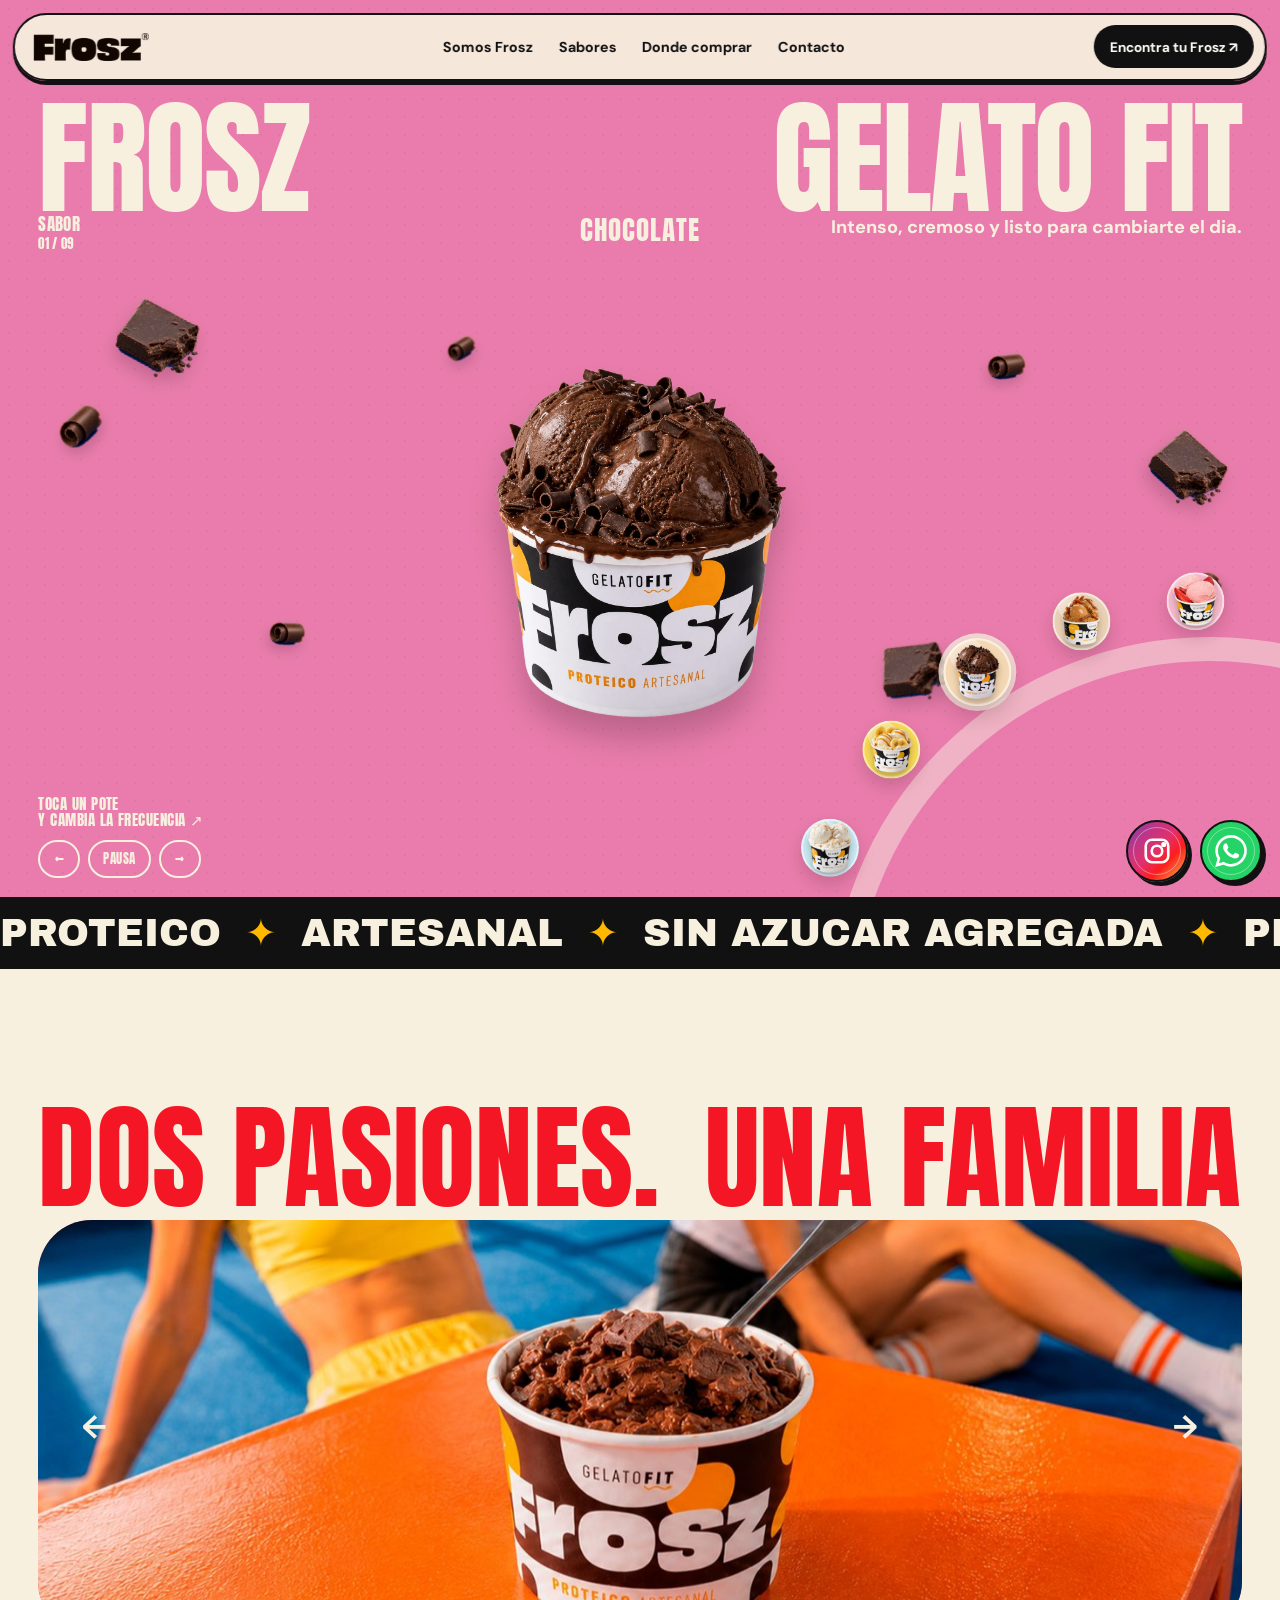
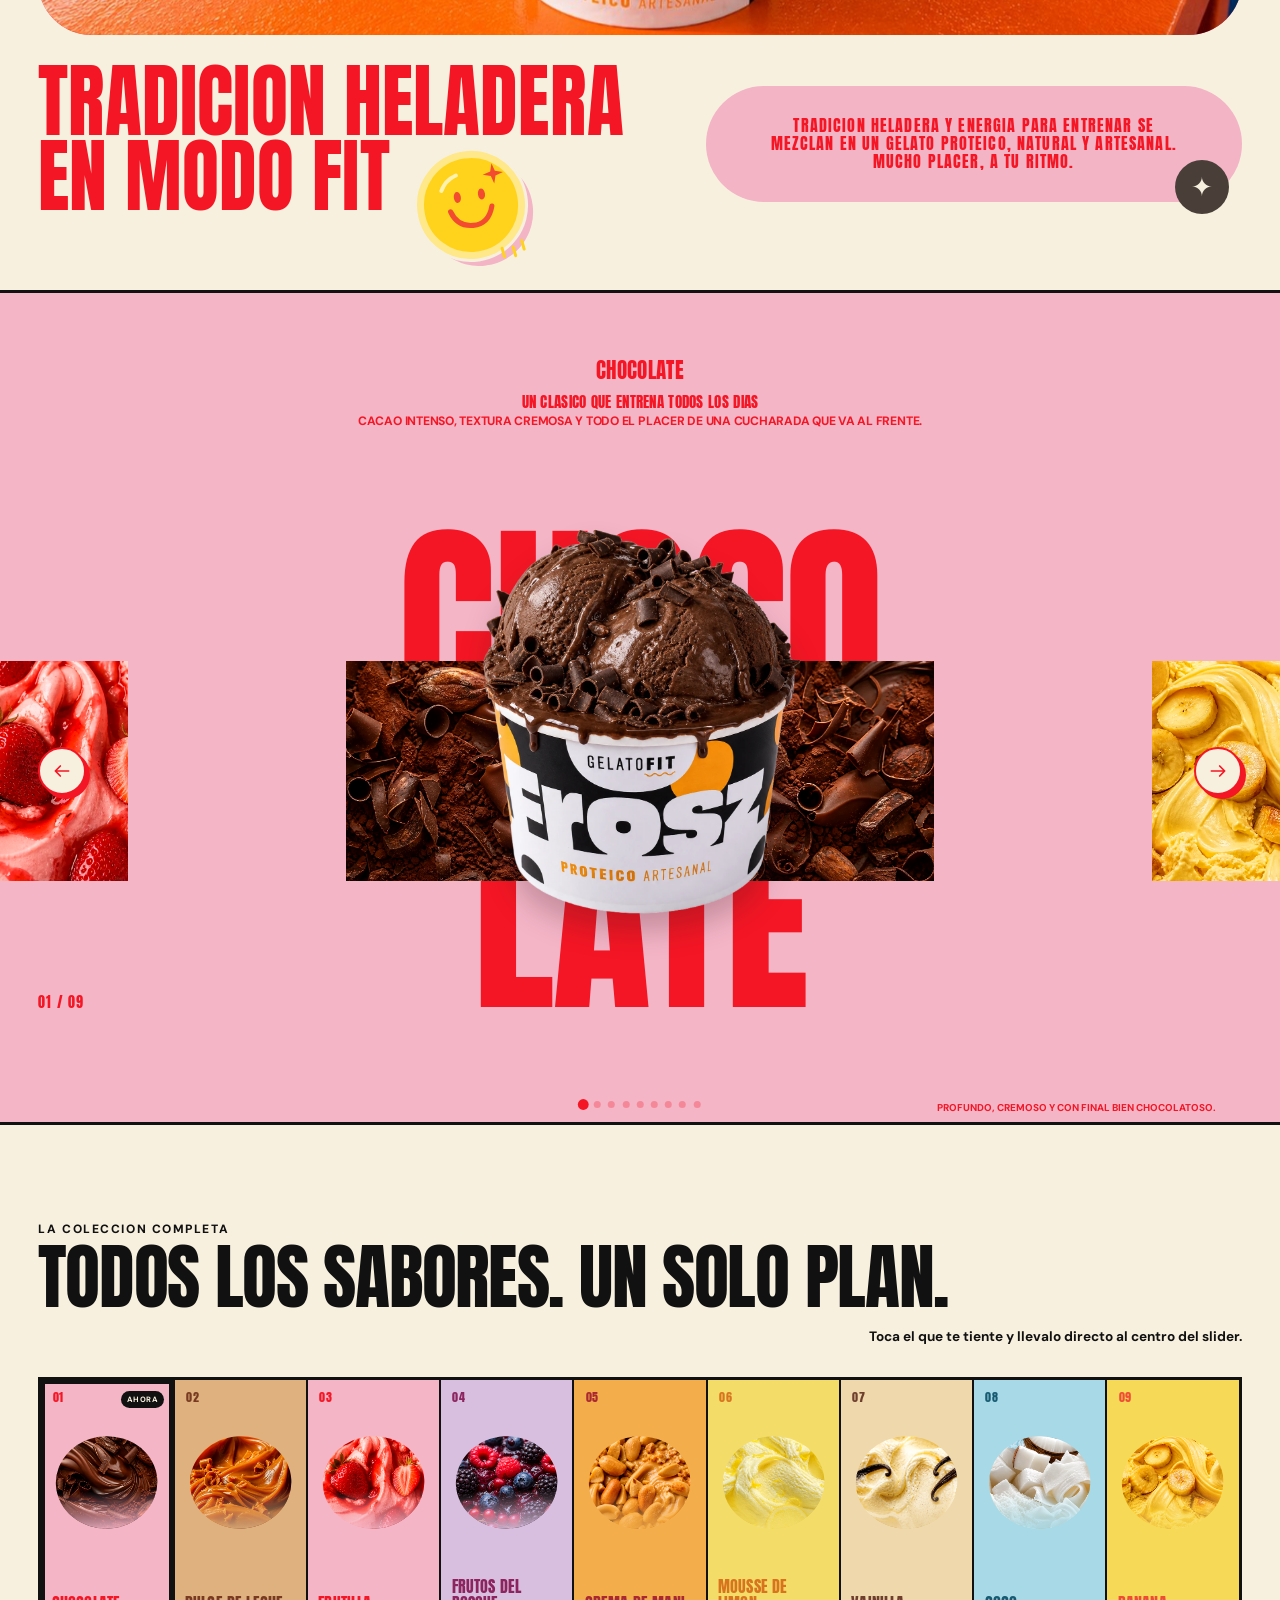
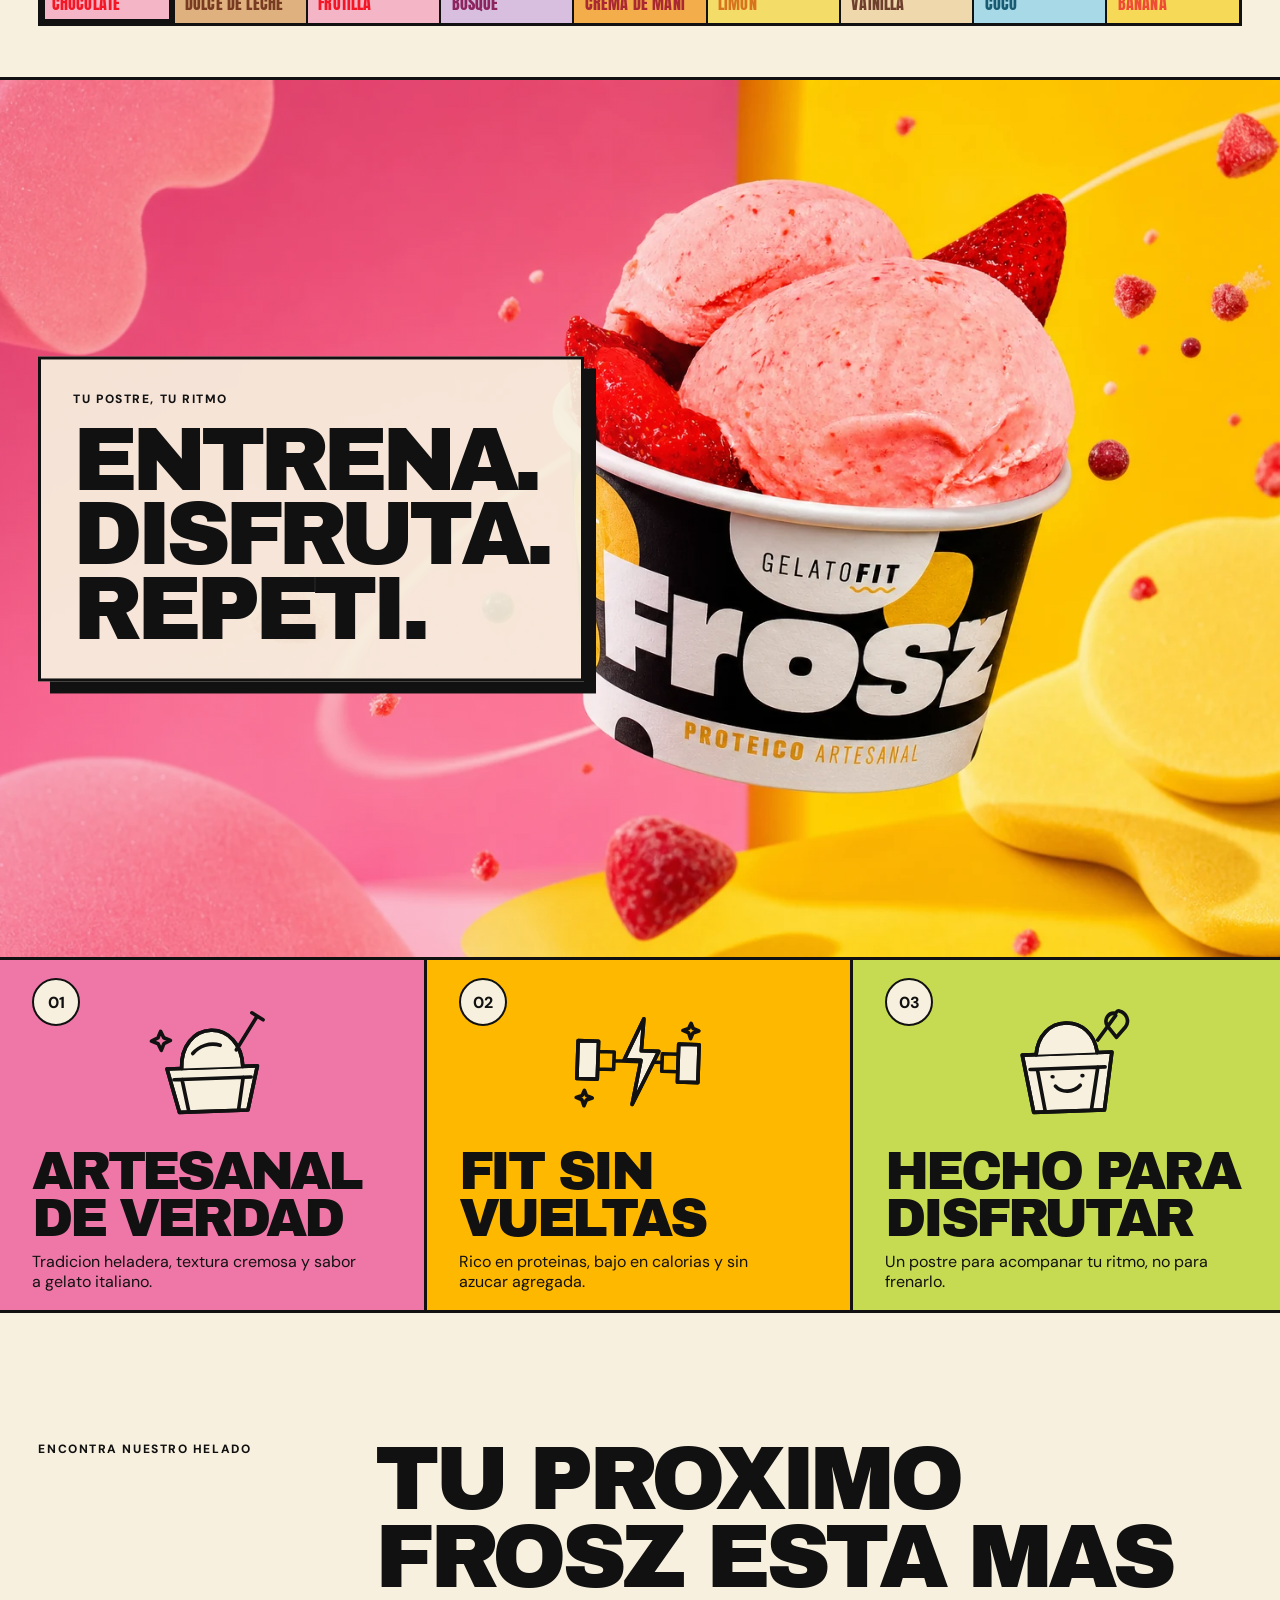
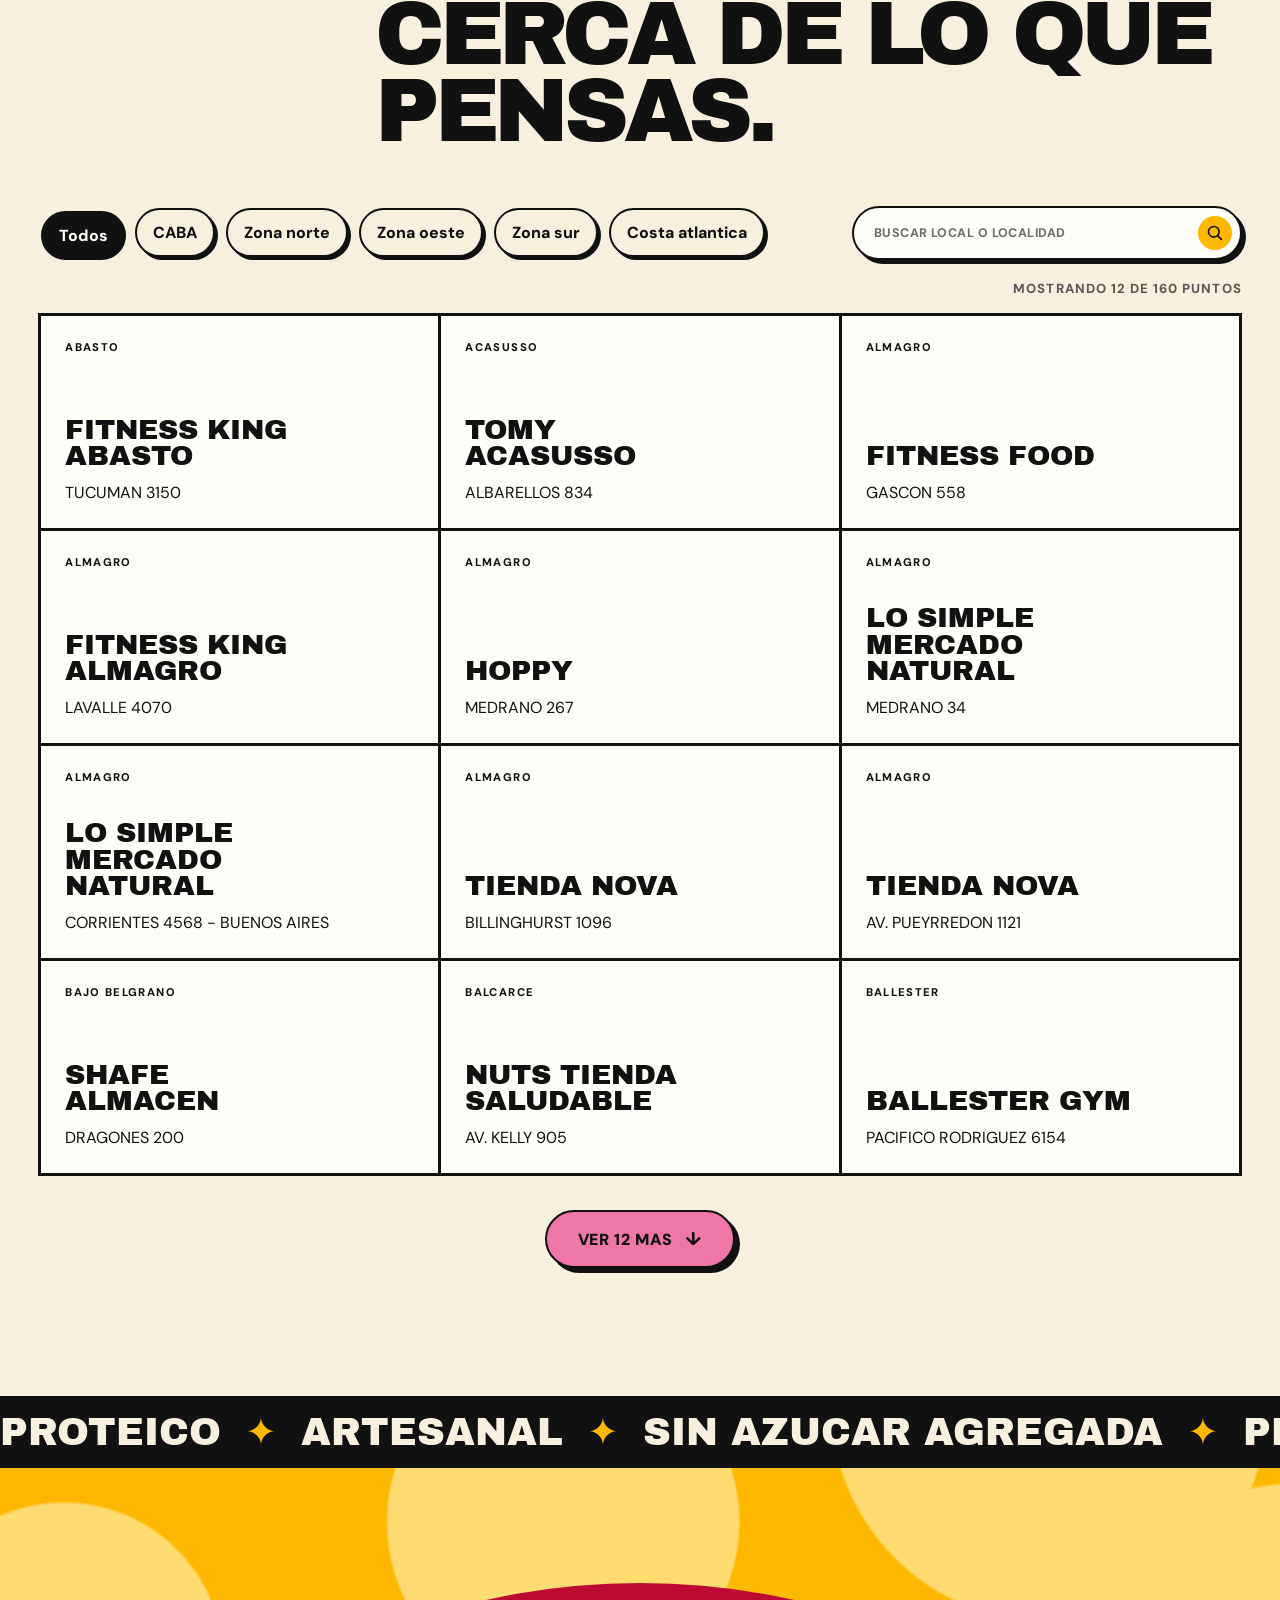
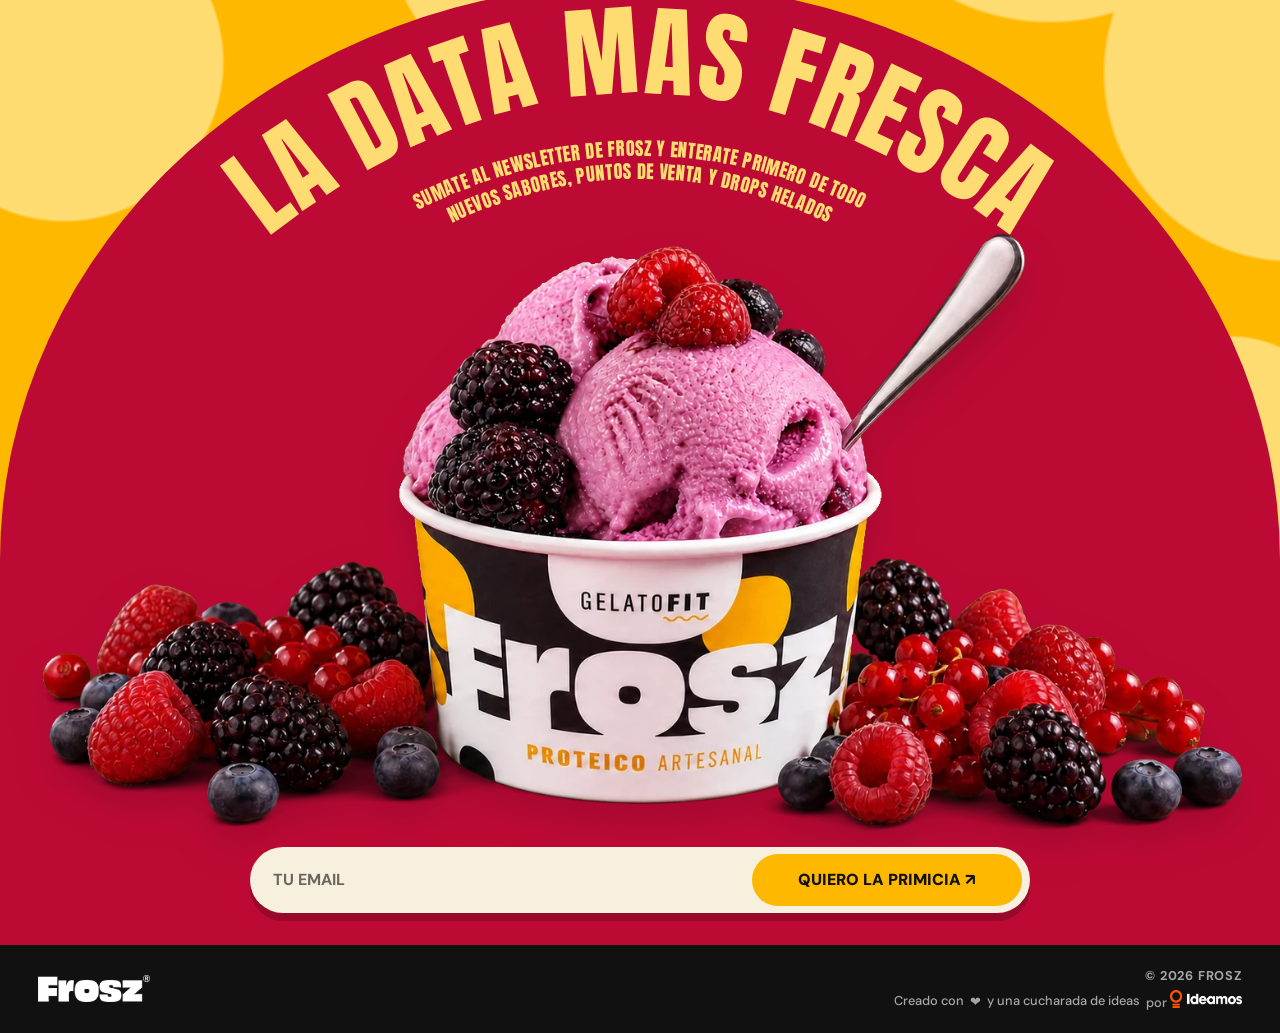
==== commit 5089ae2b: "Nueva imagen OG y optimizacion de imagenes (-25.8MB) - Imagen para compartir en WhatsApp/redes redis" ====
--- a/index.html
+++ b/index.html
@@ -18,15 +18,16 @@
       content="Frosz x Gelato Fit: helado proteico artesanal, natural, sin azucar agregada y con todo el sabor."
     />
     <title>Frosz x Gelato Fit</title>
+    <link rel="canonical" href="https://frosz.com.ar/" />
     <link rel="icon" href="./public/assets/web/LOGO2.png" type="image/png" />
     <meta property="og:site_name" content="Frosz Gelato Fit" />
     <meta property="og:locale" content="es_AR" />
     <meta property="og:title" content="Frosz x Gelato Fit" />
     <meta property="og:description" content="Helado proteico artesanal, natural, sin azucar agregada y con todo el sabor." />
     <meta property="og:type" content="website" />
-    <meta property="og:url" content="https://estudioideamos.github.io/frosz-gelato-fit-demo/" />
-    <meta property="og:image" content="https://estudioideamos.github.io/frosz-gelato-fit-demo/public/og-frosz-2026.png" />
-    <meta property="og:image:secure_url" content="https://estudioideamos.github.io/frosz-gelato-fit-demo/public/og-frosz-2026.png" />
+    <meta property="og:url" content="https://frosz.com.ar/" />
+    <meta property="og:image" content="https://frosz.com.ar/public/og-frosz-2026.png" />
+    <meta property="og:image:secure_url" content="https://frosz.com.ar/public/og-frosz-2026.png" />
     <meta property="og:image:type" content="image/png" />
     <meta property="og:image:width" content="1200" />
     <meta property="og:image:height" content="630" />
@@ -34,16 +35,44 @@
     <meta name="twitter:card" content="summary_large_image" />
     <meta name="twitter:title" content="Frosz x Gelato Fit" />
     <meta name="twitter:description" content="Helado proteico artesanal, natural, sin azucar agregada y con todo el sabor." />
-    <meta name="twitter:image" content="https://estudioideamos.github.io/frosz-gelato-fit-demo/public/og-frosz-2026.png" />
+    <meta name="twitter:image" content="https://frosz.com.ar/public/og-frosz-2026.png" />
+    <script type="application/ld+json">
+      {
+        "@context": "https://schema.org",
+        "@type": "Organization",
+        "name": "Frosz",
+        "alternateName": "Frosz Gelato Fit",
+        "url": "https://frosz.com.ar/",
+        "logo": "https://frosz.com.ar/public/assets/web/frosz-wordmark-black.png",
+        "description": "Helado proteico artesanal argentino, natural y sin azucar agregada.",
+        "sameAs": ["https://www.instagram.com/froszgelatofit/"],
+        "contactPoint": {
+          "@type": "ContactPoint",
+          "telephone": "+54-9-11-6016-2831",
+          "contactType": "customer service",
+          "email": "contacto@frosz.com.ar",
+          "areaServed": "AR",
+          "availableLanguage": "Spanish"
+        }
+      }
+    </script>
+    <script type="application/ld+json">
+      {
+        "@context": "https://schema.org",
+        "@type": "WebSite",
+        "name": "Frosz Gelato Fit",
+        "url": "https://frosz.com.ar/"
+      }
+    </script>
     <link rel="preconnect" href="https://fonts.googleapis.com" />
     <link rel="preconnect" href="https://fonts.gstatic.com" crossorigin />
     <link
       href="https://fonts.googleapis.com/css2?family=Anton&family=Archivo+Black&family=DM+Sans:wght@400;500;600;700&display=swap"
       rel="stylesheet"
     />
-    <link rel="stylesheet" href="./styles.css?v=20260909-footer-fix2" />
-    <script src="./stores-data.js?v=20260909-footer-fix2" defer></script>
-    <script src="./script.js?v=20260909-footer-fix2" defer></script>
+    <link rel="stylesheet" href="./styles.css?v=20260909-webp" />
+    <script src="./stores-data.js?v=20260909-webp" defer></script>
+    <script src="./script.js?v=20260909-webp" defer></script>
   </head>
   <body>
     <a class="skip-link" href="#contenido">Saltar al contenido</a>
@@ -107,21 +136,21 @@
               <span class="ingredient-piece ingredient-accent ingredient-piece-8"></span>
             </div>
             <div class="flavor-image-wrap">
-              <img id="flavor-image" src="./public/assets/web/flavor-chocolate.png" alt="Pote Frosz sabor Chocolate" />
+              <img id="flavor-image" src="./public/assets/web/flavor-chocolate.webp" alt="Pote Frosz sabor Chocolate" />
             </div>
           </div>
 
           <div class="flavor-arc" aria-hidden="true"></div>
           <div class="flavor-tabs" role="list" aria-label="Seleccionar sabor">
-            <button class="flavor-tab is-active" type="button" data-key="chocolate" aria-label="Chocolate" aria-pressed="true"><img src="./public/assets/web/flavor-chocolate.png" alt="" /><span>Chocolate</span></button>
-            <button class="flavor-tab" type="button" data-key="ddl" aria-label="Dulce de leche" aria-pressed="false"><img src="./public/assets/web/flavor-ddl.png" alt="" /><span>Dulce</span></button>
-            <button class="flavor-tab" type="button" data-key="frutilla" aria-label="Frutilla" aria-pressed="false"><img src="./public/assets/web/flavor-frutilla.png" alt="" /><span>Frutilla</span></button>
-            <button class="flavor-tab" type="button" data-key="frutos" aria-label="Frutos del bosque" aria-pressed="false"><img src="./public/assets/web/flavor-frutos.png" alt="" /><span>Frutos</span></button>
-            <button class="flavor-tab" type="button" data-key="mani" aria-label="Crema de mani" aria-pressed="false"><img src="./public/assets/web/flavor-mani.png" alt="" /><span>Mani</span></button>
-            <button class="flavor-tab" type="button" data-key="limon" aria-label="Mousse de limon" aria-pressed="false"><img src="./public/assets/web/flavor-limon.png" alt="" /><span>Limon</span></button>
-            <button class="flavor-tab" type="button" data-key="vainilla" aria-label="Vainilla" aria-pressed="false"><img src="./public/assets/web/flavor-vainilla.png" alt="" /><span>Vainilla</span></button>
-            <button class="flavor-tab" type="button" data-key="coco" aria-label="Coco" aria-pressed="false"><img src="./public/assets/web/flavor-coco.png" alt="" /><span>Coco</span></button>
-            <button class="flavor-tab" type="button" data-key="banana" aria-label="Banana" aria-pressed="false"><img src="./public/assets/web/flavor-banana.png" alt="" /><span>Banana</span></button>
+            <button class="flavor-tab is-active" type="button" data-key="chocolate" aria-label="Chocolate" aria-pressed="true"><img src="./public/assets/web/flavor-chocolate.webp" alt="" /><span>Chocolate</span></button>
+            <button class="flavor-tab" type="button" data-key="ddl" aria-label="Dulce de leche" aria-pressed="false"><img src="./public/assets/web/flavor-ddl.webp" alt="" /><span>Dulce</span></button>
+            <button class="flavor-tab" type="button" data-key="frutilla" aria-label="Frutilla" aria-pressed="false"><img src="./public/assets/web/flavor-frutilla.webp" alt="" /><span>Frutilla</span></button>
+            <button class="flavor-tab" type="button" data-key="frutos" aria-label="Frutos del bosque" aria-pressed="false"><img src="./public/assets/web/flavor-frutos.webp" alt="" /><span>Frutos</span></button>
+            <button class="flavor-tab" type="button" data-key="mani" aria-label="Crema de mani" aria-pressed="false"><img src="./public/assets/web/flavor-mani.webp" alt="" /><span>Mani</span></button>
+            <button class="flavor-tab" type="button" data-key="limon" aria-label="Mousse de limon" aria-pressed="false"><img src="./public/assets/web/flavor-limon.webp" alt="" /><span>Limon</span></button>
+            <button class="flavor-tab" type="button" data-key="vainilla" aria-label="Vainilla" aria-pressed="false"><img src="./public/assets/web/flavor-vainilla.webp" alt="" /><span>Vainilla</span></button>
+            <button class="flavor-tab" type="button" data-key="coco" aria-label="Coco" aria-pressed="false"><img src="./public/assets/web/flavor-coco.webp" alt="" /><span>Coco</span></button>
+            <button class="flavor-tab" type="button" data-key="banana" aria-label="Banana" aria-pressed="false"><img src="./public/assets/web/flavor-banana.webp" alt="" /><span>Banana</span></button>
           </div>
           <p class="flavor-hint">TOCA UN POTE<br />Y CAMBIA LA FRECUENCIA <span aria-hidden="true">&#8599;</span></p>
           <div class="flavor-controls" aria-label="Controles del carrusel de sabores">
@@ -199,16 +228,16 @@
 
           <div class="showcase-rail" aria-live="polite">
             <figure class="showcase-peek showcase-peek-prev" aria-hidden="true">
-              <img id="showcase-peek-prev" src="./public/assets/web/showcase-frutilla.jpg" alt="" />
+              <img id="showcase-peek-prev" src="./public/assets/web/showcase-frutilla.webp" alt="" />
             </figure>
 
             <figure class="showcase-scene">
-              <img class="showcase-ingredient" id="showcase-ingredient" src="./public/assets/web/showcase-chocolate.jpg" alt="Chocolate cremoso" />
-              <img class="showcase-pot" id="showcase-pot" src="./public/assets/web/flavor-chocolate.png" alt="Pote Frosz sabor Chocolate" />
+              <img class="showcase-ingredient" id="showcase-ingredient" src="./public/assets/web/showcase-chocolate.webp" alt="Chocolate cremoso" />
+              <img class="showcase-pot" id="showcase-pot" src="./public/assets/web/flavor-chocolate.webp" alt="Pote Frosz sabor Chocolate" />
             </figure>
 
             <figure class="showcase-peek showcase-peek-next" aria-hidden="true">
-              <img id="showcase-peek-next" src="./public/assets/web/showcase-banana.jpg" alt="" />
+              <img id="showcase-peek-next" src="./public/assets/web/showcase-banana.webp" alt="" />
             </figure>
           </div>
 
@@ -236,7 +265,7 @@
       </section>
 
       <section class="campaign-break" id="campana" aria-labelledby="campaign-title">
-        <img src="./public/assets/web/campaign-hero.png" alt="Pote de helado Frosz de frutilla en una escena rosa y amarilla" loading="lazy" />
+        <img src="./public/assets/web/campaign-hero.webp" alt="Pote de helado Frosz de frutilla en una escena rosa y amarilla" loading="lazy" />
         <div class="campaign-copy reveal">
           <p class="eyebrow">Tu postre, tu ritmo</p>
           <h2 id="campaign-title">ENTRENA.<br />DISFRUTA.<br />REPETI.</h2>
@@ -306,8 +335,169 @@
           </label>
         </div>
 
-        <p class="stores-count" id="stores-count" aria-live="polite">Cargando puntos...</p>
-        <div class="store-grid" id="store-grid"></div>
+        <p class="stores-count" id="stores-count" aria-live="polite">Mostrando 160 puntos</p>
+        <div class="store-grid" id="store-grid">
+          <article class="store-card" data-zone="caba"><span>ABASTO</span><h3>FITNESS KING ABASTO</h3><p>TUCUMAN 3150</p></article>
+          <article class="store-card" data-zone="norte"><span>ACASUSSO</span><h3>TOMY ACASUSSO</h3><p>ALBARELLOS 834</p></article>
+          <article class="store-card" data-zone="caba"><span>ALMAGRO</span><h3>FITNESS FOOD</h3><p>GASCON 558</p></article>
+          <article class="store-card" data-zone="caba"><span>ALMAGRO</span><h3>FITNESS KING ALMAGRO</h3><p>LAVALLE 4070</p></article>
+          <article class="store-card" data-zone="caba"><span>ALMAGRO</span><h3>HOPPY</h3><p>MEDRANO 267</p></article>
+          <article class="store-card" data-zone="caba"><span>ALMAGRO</span><h3>LO SIMPLE MERCADO NATURAL</h3><p>MEDRANO 34</p></article>
+          <article class="store-card" data-zone="caba"><span>ALMAGRO</span><h3>LO SIMPLE MERCADO NATURAL</h3><p>CORRIENTES 4568 - BUENOS AIRES</p></article>
+          <article class="store-card" data-zone="caba"><span>ALMAGRO</span><h3>TIENDA NOVA</h3><p>BILLINGHURST 1096</p></article>
+          <article class="store-card" data-zone="caba"><span>ALMAGRO</span><h3>TIENDA NOVA</h3><p>AV. PUEYRREDON 1121</p></article>
+          <article class="store-card" data-zone="caba"><span>BAJO BELGRANO</span><h3>SHAFE ALMACEN</h3><p>DRAGONES 200</p></article>
+          <article class="store-card" data-zone="costa"><span>BALCARCE</span><h3>NUTS TIENDA SALUDABLE</h3><p>AV. KELLY 905</p></article>
+          <article class="store-card" data-zone="norte"><span>BALLESTER</span><h3>BALLESTER GYM</h3><p>PACIFICO RODRIGUEZ 6154</p></article>
+          <article class="store-card" data-zone="norte"><span>BALLESTER</span><h3>NUTRICION INTEGRAL BALLESTER</h3><p>VICENTE LOPEZ 3003</p></article>
+          <article class="store-card" data-zone="caba"><span>BALVANERA</span><h3>HEALTY HOUSE</h3><p>AV. PUEYRREDON 563</p></article>
+          <article class="store-card" data-zone="caba"><span>BALVANERA</span><h3>HOPPY</h3><p>SARMIENTO 4632</p></article>
+          <article class="store-card" data-zone="caba"><span>BALVANERA</span><h3>HOPPY</h3><p>AV. INDEPENDENCIA 2049</p></article>
+          <article class="store-card" data-zone="caba"><span>BARRACAS</span><h3>FITNESS KING BARRACAS</h3><p>AV. REGIMIENTO DE PATRICIOS 251</p></article>
+          <article class="store-card" data-zone="caba"><span>BELGRANO</span><h3>ALMAZEN</h3><p>LA PAMPA 2085</p></article>
+          <article class="store-card" data-zone="caba"><span>BELGRANO</span><h3>AVANT CLUB</h3><p>AV. CABILDO 2160</p></article>
+          <article class="store-card" data-zone="caba"><span>BELGRANO</span><h3>BON NATURAL</h3><p>AV. DEL LIBERTADOR 5987</p></article>
+          <article class="store-card" data-zone="caba"><span>BELGRANO</span><h3>BON NATURAL</h3><p>AV. DEL LIBERTADOR 2291</p></article>
+          <article class="store-card" data-zone="caba"><span>BELGRANO</span><h3>DIETETICA BIANCA</h3><p>LA PAMPA 2820</p></article>
+          <article class="store-card" data-zone="caba"><span>BELGRANO</span><h3>DIETETICA CALLAO</h3><p>AV. MONROE 2574</p></article>
+          <article class="store-card" data-zone="caba"><span>BELGRANO</span><h3>ENELDO BELGRANO</h3><p>CIUDAD DE LA PAZ 1802</p></article>
+          <article class="store-card" data-zone="caba"><span>BELGRANO</span><h3>GARDEN FOOD MARKET</h3><p>RIVERA 3245</p></article>
+          <article class="store-card" data-zone="caba"><span>BELGRANO</span><h3>HEALTY HOUSE</h3><p>AV. CABILDO 2399</p></article>
+          <article class="store-card" data-zone="caba"><span>BELGRANO</span><h3>SELVA</h3><p>VIRREY DEL PINO 2120</p></article>
+          <article class="store-card" data-zone="caba"><span>BELGRANO</span><h3>SEMILLA DIETETICA</h3><p>MANUEL UGARTE 2193</p></article>
+          <article class="store-card" data-zone="caba"><span>BELGRANO</span><h3>VITALCER</h3><p>AV. CABILDO 200</p></article>
+          <article class="store-card" data-zone="caba"><span>BOEDO</span><h3>FITNESS KING BOEDO</h3><p>AV. SAN JUAN 3981</p></article>
+          <article class="store-card" data-zone="caba"><span>BOEDO</span><h3>VITALCER BOEDO</h3><p>AV. BOEDO 920</p></article>
+          <article class="store-card" data-zone="caba"><span>BOTANICO</span><h3>DIETETICA LAFINUR</h3><p>LAFINUR 2914</p></article>
+          <article class="store-card" data-zone="caba"><span>CABA</span><h3>FITNESS KING</h3><p>AV. CABILDO 3254</p></article>
+          <article class="store-card" data-zone="caba"><span>CABA</span><h3>MUANA ECO TIENDA</h3><p>RIO DE JANEIRO 783</p></article>
+          <article class="store-card" data-zone="caba"><span>CABALLITO</span><h3>BREADERS</h3><p>COLPAYO 110</p></article>
+          <article class="store-card" data-zone="caba"><span>CABALLITO</span><h3>DIETETICA LA CURVA</h3><p>HIDALGO 919</p></article>
+          <article class="store-card" data-zone="caba"><span>CABALLITO</span><h3>VITALCER</h3><p>AV. DIRECTORIO 405</p></article>
+          <article class="store-card" data-zone="caba"><span>CABALLITO</span><h3>VITALCER CABALLITO</h3><p>AV. LA PLATA 71</p></article>
+          <article class="store-card" data-zone="sur"><span>CANNING</span><h3>CHIAT ALMACEN</h3><p>AV. MARIANO CASTEX 5701</p></article>
+          <article class="store-card" data-zone="sur"><span>CANNING</span><h3>KODIAK FITNESS</h3><p>GIRIBONE 909</p></article>
+          <article class="store-card" data-zone="caba"><span>CAÑITAS</span><h3>ELOTE TIENDA NATURAL</h3><p>JORGE NEWBERY 1810</p></article>
+          <article class="store-card" data-zone="caba"><span>CAÑITAS</span><h3>ENELDO CAÑITAS</h3><p>MAURE 1635</p></article>
+          <article class="store-card" data-zone="caba"><span>CAÑITAS</span><h3>SELVA MERCADO</h3><p>ORTEGA Y GASSET 1808</p></article>
+          <article class="store-card" data-zone="oeste"><span>CAÑUELAS</span><h3>NETTO DIETETICA</h3><p>RUTA 202 KM 53,700</p></article>
+          <article class="store-card" data-zone="oeste"><span>CAÑUELAS</span><h3>TIERRA LIBRE CAÑUELAS</h3><p>BELGRANO 572</p></article>
+          <article class="store-card" data-zone="caba"><span>COLEGIALES</span><h3>SELVA MERCADO</h3><p>ALVAREZ THOMAS 6</p></article>
+          <article class="store-card" data-zone="caba"><span>COLEGIALES</span><h3>TIENDA NOVA</h3><p>LACROZE 2559</p></article>
+          <article class="store-card" data-zone="caba"><span>COSTA SALGUERO</span><h3>OCAMPO CLUB</h3><p>RAFAEL OBLIGADO 1221</p></article>
+          <article class="store-card" data-zone="caba"><span>DEVOTO</span><h3>ANEXO DEPORTIVO</h3><p>PAREJA 4830</p></article>
+          <article class="store-card" data-zone="caba"><span>DEVOTO</span><h3>CANNAVATA MERCADO SALUDABLE</h3><p>GUTENBERG 3774</p></article>
+          <article class="store-card" data-zone="caba"><span>DEVOTO</span><h3>DIETETICA CALLAO</h3><p>AV. SAN MARTIN 7000</p></article>
+          <article class="store-card" data-zone="caba"><span>DEVOTO</span><h3>VITALCER DEVOTO</h3><p>ASUNCION 4183</p></article>
+          <article class="store-card" data-zone="norte"><span>EL PALOMAR</span><h3>DIETETICA ABY</h3><p>LIBERTAD 744</p></article>
+          <article class="store-card" data-zone="norte"><span>EL TALAR</span><h3>CANELO TIENDA NATURAL</h3><p>CENTRO COMERCIAL LIRIOS DEL TALAR</p></article>
+          <article class="store-card" data-zone="sur"><span>EZEIZA</span><h3>AUTOSERVICIO SAN CAYETANO</h3><p>TUYUTI 502</p></article>
+          <article class="store-card" data-zone="caba"><span>FACULTAD DE MEDICINA</span><h3>COQUITOS</h3><p>AV. CORDOBA 2067</p></article>
+          <article class="store-card" data-zone="caba"><span>FACULTAD DE MEDICINA</span><h3>GREEN HOUSE</h3><p>AV. CORDOBA 2417</p></article>
+          <article class="store-card" data-zone="caba"><span>FLORES</span><h3>TIENDA NOVA</h3><p>DONATO ALVAREZ 11</p></article>
+          <article class="store-card" data-zone="sur"><span>GORINA</span><h3>GOOD LIFE</h3><p>CALLE 485 Y 138 (PASEOMITRE)</p></article>
+          <article class="store-card" data-zone="oeste"><span>GRAL. RODRIGUEZ</span><h3>GIMNASIO NUEVA ESCUELA</h3><p>AV. EVA PERON 258</p></article>
+          <article class="store-card" data-zone="oeste"><span>GRAL. RODRIGUEZ</span><h3>NATURALMENTE E OH BIO</h3><p>ITALIA 889</p></article>
+          <article class="store-card" data-zone="oeste"><span>GRAL. RODRIGUEZ</span><h3>VICTORY SUPLEMENTOS</h3><p>@VICTORYFITSHOP</p></article>
+          <article class="store-card" data-zone="oeste"><span>ITUZAINGO</span><h3>EL GAPLON SALUDABLE</h3><p>JUNCAL 178</p></article>
+          <article class="store-card" data-zone="oeste"><span>JAUREGUI</span><h3>DIETETICA LA GLORIA</h3><p>MOREIRA 945</p></article>
+          <article class="store-card" data-zone="sur"><span>LA PLATA</span><h3>GOOD LIFE</h3><p>DIAGONAL 77 1024</p></article>
+          <article class="store-card" data-zone="sur"><span>LANUS</span><h3>DIETETICA LANUS</h3><p>AV. HIPOLITO YRIGOYEN 4543</p></article>
+          <article class="store-card" data-zone="sur"><span>LANUS</span><h3>DIETETICA LANUS</h3><p>JUAN PIÑEIRO 24</p></article>
+          <article class="store-card" data-zone="sur"><span>LOMAS DE ZAMORA</span><h3>DIETETICA MAGNOLIA</h3><p>ALEM 235</p></article>
+          <article class="store-card" data-zone="sur"><span>LOMAS DE ZAMORA</span><h3>HEALTY HOUSE</h3><p>BOEDO 202</p></article>
+          <article class="store-card" data-zone="sur"><span>LOMAS DE ZAMORA</span><h3>LO MAS NATURAL</h3><p>ITALIA 2111</p></article>
+          <article class="store-card" data-zone="caba"><span>LUGANO</span><h3>PATOS GYM</h3><p>AV. LARRAZABAL 3175</p></article>
+          <article class="store-card" data-zone="oeste"><span>LUJAN</span><h3>BAKU MULTIBOX</h3><p>GENERAL LAS HERAS 2064</p></article>
+          <article class="store-card" data-zone="oeste"><span>LUJAN</span><h3>PIU ORGANIC</h3><p>MARIANO MORENO 828</p></article>
+          <article class="store-card" data-zone="costa"><span>MAR DEL PLATA</span><h3>ALMACEN VIEJO ABARROTE</h3><p>GASCON 2982</p></article>
+          <article class="store-card" data-zone="costa"><span>MAR DEL PLATA</span><h3>FRISKA DIETETICA</h3><p>COLON 2617</p></article>
+          <article class="store-card" data-zone="costa"><span>MAR DEL PLATA</span><h3>MAS NATURAL</h3><p>TALCAHUANO 318</p></article>
+          <article class="store-card" data-zone="costa"><span>MAR DEL PLATA</span><h3>MUSCETTA SALUD</h3><p>PATAGONES 955</p></article>
+          <article class="store-card" data-zone="costa"><span>MAR DEL PLATA</span><h3>MUSCETTA SALUD</h3><p>ALEM 3836</p></article>
+          <article class="store-card" data-zone="costa"><span>MAR DEL PLATA</span><h3>MUSCETTA SALUD</h3><p>RIVADAVIA 2668</p></article>
+          <article class="store-card" data-zone="costa"><span>MAR DEL PLATA</span><h3>PRANA ENERGIA VITAL</h3><p>AV. JORGE NEWBERY 7600</p></article>
+          <article class="store-card" data-zone="norte"><span>MARTINEZ</span><h3>LAS TIPAS - ALMACEN NATURAL</h3><p>EDUARDO COSTA 972</p></article>
+          <article class="store-card" data-zone="norte"><span>MARTINEZ</span><h3>OI ACAI</h3><p>EDUARDO COSTA 2074</p></article>
+          <article class="store-card" data-zone="norte"><span>MARTINEZ</span><h3>POWERSHOP</h3><p>AV. DEL LIBERTADOR 13791</p></article>
+          <article class="store-card" data-zone="oeste"><span>MERLO</span><h3>AMARANTO ALMACEN NATURAL</h3><p>AV. J CASTRO 1367</p></article>
+          <article class="store-card" data-zone="oeste"><span>MERLO</span><h3>FREYA FITNESS</h3><p>SARANDI 421</p></article>
+          <article class="store-card" data-zone="oeste"><span>MERLO</span><h3>WINDOW GYM</h3><p>VICENTE LOPEZ 106</p></article>
+          <article class="store-card" data-zone="caba"><span>MICROCENTRO</span><h3>CARD CITADEL</h3><p>SOLIS 523</p></article>
+          <article class="store-card" data-zone="caba"><span>MICROCENTRO</span><h3>TIENDA NOVA</h3><p>CORRIENTES 5441</p></article>
+          <article class="store-card" data-zone="caba"><span>MICROCENTRO</span><h3>VITALCER</h3><p>FLORIDA 12</p></article>
+          <article class="store-card" data-zone="caba"><span>MONTE CASTRO</span><h3>VITALCER</h3><p>JONTE 4913</p></article>
+          <article class="store-card" data-zone="norte"><span>NORDELTA</span><h3>STEFANELLI MARKET</h3><p>@STEFANELLIMARKET</p></article>
+          <article class="store-card" data-zone="norte"><span>NORDELTA</span><h3>VIKEN GYM</h3><p>AV. DEL PUERTO 240 (LOCAL 7)</p></article>
+          <article class="store-card" data-zone="caba"><span>NUÑEZ</span><h3>TIENDA NOVA</h3><p>AV. CABILDO 3987</p></article>
+          <article class="store-card" data-zone="norte"><span>OLIVOS</span><h3>ENELDO OLIVOS</h3><p>AV. MAIPU 3286</p></article>
+          <article class="store-card" data-zone="norte"><span>OLIVOS</span><h3>TIENDA NOVA</h3><p>AV. MAIPU 1761</p></article>
+          <article class="store-card" data-zone="norte"><span>OLIVOS</span><h3>VITALCER</h3><p>MAIPU 2691</p></article>
+          <article class="store-card" data-zone="caba"><span>P. MADERO</span><h3>BON NATURAL</h3><p>TRINIDAD GUEVARA 367</p></article>
+          <article class="store-card" data-zone="caba"><span>P. MADERO</span><h3>BON NATURAL</h3><p>SALOTTI MANUELA 365</p></article>
+          <article class="store-card" data-zone="caba"><span>P. MADERO</span><h3>BON NATURAL</h3><p>ROSARIO VERA PEÑALOZA 420</p></article>
+          <article class="store-card" data-zone="caba"><span>PALERMO</span><h3>ALMAZEN</h3><p>GOROSTIAGA 1893</p></article>
+          <article class="store-card" data-zone="caba"><span>PALERMO</span><h3>BADIAN MARKET</h3><p>BONPLAND 2013</p></article>
+          <article class="store-card" data-zone="caba"><span>PALERMO</span><h3>BLOOM MARKET</h3><p>GORRITI 5578</p></article>
+          <article class="store-card" data-zone="caba"><span>PALERMO</span><h3>BREADERS</h3><p>AV. CORDOBA 4456</p></article>
+          <article class="store-card" data-zone="caba"><span>PALERMO</span><h3>CASA MADRE NATURAL</h3><p>CABRERA 3867</p></article>
+          <article class="store-card" data-zone="caba"><span>PALERMO</span><h3>CASA NOA</h3><p>CHARCAS 4296</p></article>
+          <article class="store-card" data-zone="caba"><span>PALERMO</span><h3>CASA NOA</h3><p>REPUBLICA ARABE SIRIA 2990</p></article>
+          <article class="store-card" data-zone="caba"><span>PALERMO</span><h3>COQUITOS</h3><p>AV. SANTA FE 3351</p></article>
+          <article class="store-card" data-zone="caba"><span>PALERMO</span><h3>DIETETICA CALLAO</h3><p>SCALABRINI ORTIZ 1771</p></article>
+          <article class="store-card" data-zone="caba"><span>PALERMO</span><h3>DIETETICA NOGAL</h3><p>ORO 2595</p></article>
+          <article class="store-card" data-zone="caba"><span>PALERMO</span><h3>DIETETICA SOLER</h3><p>SOLER 5994</p></article>
+          <article class="store-card" data-zone="caba"><span>PALERMO</span><h3>ENELDO DORREGO</h3><p>DORREGO 2231</p></article>
+          <article class="store-card" data-zone="caba"><span>PALERMO</span><h3>ENELDO URIARTE</h3><p>URIARTE 2199</p></article>
+          <article class="store-card" data-zone="caba"><span>PALERMO</span><h3>ESTILO TILA</h3><p>J A CABRERA 6077</p></article>
+          <article class="store-card" data-zone="caba"><span>PALERMO</span><h3>HEALTY HOUSE</h3><p>AV. SANTA FE 3596</p></article>
+          <article class="store-card" data-zone="caba"><span>PALERMO</span><h3>MAUF GRANJA</h3><p>BULNES 2514</p></article>
+          <article class="store-card" data-zone="caba"><span>PALERMO</span><h3>NATURAL SOHO</h3><p>JORGE LUIS BORGES 1842</p></article>
+          <article class="store-card" data-zone="caba"><span>PALERMO</span><h3>NATURLIFE</h3><p>BONPLAND 1578</p></article>
+          <article class="store-card" data-zone="caba"><span>PALERMO</span><h3>SELVA</h3><p>CORONEL DIAZ 1661</p></article>
+          <article class="store-card" data-zone="caba"><span>PALERMO</span><h3>SELVA</h3><p>LAS HERAS 2930</p></article>
+          <article class="store-card" data-zone="caba"><span>PALERMO</span><h3>SELVA ARAOZ</h3><p>ARAOZ 2515 - PALERMO</p></article>
+          <article class="store-card" data-zone="caba"><span>PALERMO</span><h3>SELVA MERCADO</h3><p>NICARAGUA 6080</p></article>
+          <article class="store-card" data-zone="caba"><span>PALERMO</span><h3>TIENDA NOVA</h3><p>CHARCAS 4395</p></article>
+          <article class="store-card" data-zone="caba"><span>PALERMO</span><h3>TIENDA NOVA</h3><p>SALGUERO 1995</p></article>
+          <article class="store-card" data-zone="caba"><span>PALERMO</span><h3>ZOJA MARKET</h3><p>AV. SANTA FE 4872</p></article>
+          <article class="store-card" data-zone="caba"><span>PARQUE CHACABUCO</span><h3>COQUITOS ASAMBLEA</h3><p>AV. ASAMBLEA 928</p></article>
+          <article class="store-card" data-zone="caba"><span>PARQUE PATRICIOS</span><h3>VA SUPLEMENTOS</h3><p>AV. CASEROS 3225</p></article>
+          <article class="store-card" data-zone="norte"><span>POLVORINES</span><h3>AMBAR TIENDA NATURAL</h3><p>RIVADAVIA 2722</p></article>
+          <article class="store-card" data-zone="caba"><span>PUERTO MADERO</span><h3>PUERTO ORGANICO</h3><p>OLGA COSSETTINI 1568</p></article>
+          <article class="store-card" data-zone="sur"><span>QUILMES</span><h3>KAYPACHA BIOALMACEN</h3><p>VIDELA 223</p></article>
+          <article class="store-card" data-zone="oeste"><span>RAMOS MEJIA</span><h3>EL NOGAL SUPLEMENTOS</h3><p>FRENCH 19, RAMOS MEJIA</p></article>
+          <article class="store-card" data-zone="oeste"><span>RAMOS MEJIA</span><h3>VIDA SANA</h3><p>GAONA 2226</p></article>
+          <article class="store-card" data-zone="oeste"><span>RAMOS MEJIA</span><h3>VIDA SANA DIETETICA</h3><p>BOLIVAR 375</p></article>
+          <article class="store-card" data-zone="oeste"><span>RAMOS MEJIA</span><h3>ZEZARO'S</h3><p>AV. RIVADAVIA 14638</p></article>
+          <article class="store-card" data-zone="caba"><span>RECOLETA</span><h3>BUHA RECOLETA</h3><p>JUNIN 1336</p></article>
+          <article class="store-card" data-zone="caba"><span>RECOLETA</span><h3>CANELA</h3><p>JUNCAL 1432</p></article>
+          <article class="store-card" data-zone="caba"><span>RECOLETA</span><h3>CASA NOA</h3><p>CASTEX 3390</p></article>
+          <article class="store-card" data-zone="caba"><span>RECOLETA</span><h3>COQUITOS</h3><p>ARENALES 1755</p></article>
+          <article class="store-card" data-zone="caba"><span>RECOLETA</span><h3>DIETETICA GRATO</h3><p>AV. CALLAO 1445</p></article>
+          <article class="store-card" data-zone="caba"><span>RECOLETA</span><h3>HAKUNA SALUDABLE</h3><p>RIOBAMBA 1163</p></article>
+          <article class="store-card" data-zone="caba"><span>RECOLETA</span><h3>MAUF</h3><p>AUSTRIA 1979</p></article>
+          <article class="store-card" data-zone="caba"><span>RECOLETA</span><h3>MAUF</h3><p>ECUADOR 1320</p></article>
+          <article class="store-card" data-zone="caba"><span>RECOLETA</span><h3>MAUF GRANJA GOURMET</h3><p>JUNCAL 2025</p></article>
+          <article class="store-card" data-zone="caba"><span>RECOLETA</span><h3>SELVA MERCADO</h3><p>JERONIMO SALGUERO 2662</p></article>
+          <article class="store-card" data-zone="caba"><span>RECOLETA</span><h3>TIENDA DE HELADOS</h3><p>RODRIGUEZ PEÑA 784</p></article>
+          <article class="store-card" data-zone="caba"><span>RECOLETA</span><h3>TIENDA NOVA</h3><p>AGOTE 2202</p></article>
+          <article class="store-card" data-zone="caba"><span>RETIRO</span><h3>ENELDO JUNCAL</h3><p>JUNCAL 837</p></article>
+          <article class="store-card" data-zone="caba"><span>SAAVEDRA</span><h3>ALMACEN FLORIDA</h3><p>PINTO 3497</p></article>
+          <article class="store-card" data-zone="caba"><span>SAAVEDRA</span><h3>MUNA TIENDA NATURAL</h3><p>CRAMER 3698</p></article>
+          <article class="store-card" data-zone="caba"><span>SAAVEDRA</span><h3>MUNA TIENDA NATURAL</h3><p>CORREA 2989</p></article>
+          <article class="store-card" data-zone="caba"><span>SAAVEDRA</span><h3>VITALCER LE PANEM</h3><p>AV. RICARDO BALBIN 3945</p></article>
+          <article class="store-card" data-zone="caba"><span>SAN CRISTOBAL</span><h3>HOPPY</h3><p>SILVIO RUGGERI 2744</p></article>
+          <article class="store-card" data-zone="sur"><span>TEMPERLEY</span><h3>ALMACEN DE LUCCA</h3><p>25 DE MAYO 289</p></article>
+          <article class="store-card" data-zone="sur"><span>TEMPERLEY</span><h3>DE LUCCA</h3><p>25 DE MAYO 289</p></article>
+          <article class="store-card" data-zone="norte"><span>VICENTE LOPEZ</span><h3>TOMY VICENTE LOPEZ</h3><p>ROCA 795</p></article>
+          <article class="store-card" data-zone="norte"><span>VICENTE LOPEZ</span><h3>VITALCER LE PANEM</h3><p>AV. MAIPU 1072</p></article>
+          <article class="store-card" data-zone="caba"><span>VILLA CRESPO</span><h3>TIENDA NOVA</h3><p>CORRIENTES 626</p></article>
+          <article class="store-card" data-zone="caba"><span>VILLA CRESPO</span><h3>VIVE NATURAL</h3><p>AV. SAN MARTIN 2016</p></article>
+          <article class="store-card" data-zone="caba"><span>VILLA DEL PARQUE</span><h3>VITALCER</h3><p>CUENCA 3308</p></article>
+          <article class="store-card" data-zone="caba"><span>VILLA URQUIZA</span><h3>TIENDA NOVA</h3><p>TRIUNVIRATO 4685</p></article>
+          <article class="store-card" data-zone="sur"><span>WILDE</span><h3>NAMASTE</h3><p>CONDARCO 30</p></article>
+        </div>
         <div class="stores-more-wrap">
           <button class="stores-more" id="stores-more" type="button" aria-controls="store-grid">VER 12 MAS <span aria-hidden="true">&#8595;</span></button>
         </div>
@@ -351,7 +541,7 @@
           <p class="sr-only">Sumate al newsletter de Frosz y enterate primero de nuevos sabores, puntos de venta y drops helados.</p>
 
           <div class="newsletter-product" aria-hidden="true">
-            <img src="./public/assets/web/newsletter-frutos-cutout-v2.png" alt="" loading="lazy" />
+            <img src="./public/assets/web/newsletter-frutos-cutout-v2.webp" alt="" loading="lazy" />
           </div>
 
           <form class="newsletter-form" id="newsletter-form" novalidate>
--- a/styles.css
+++ b/styles.css
@@ -250,13 +250,13 @@
 .flavor-hero.is-switching .flavor-image-wrap { opacity: 0; filter: blur(4px); transform: translateY(29%) scale(.72) rotate(-4deg); }
 .flavor-hero.is-entering .flavor-image-wrap { animation: flavorHeroEnter 1.18s cubic-bezier(.16,1,.3,1); }
 .ingredient-burst { --ingredient-position: 0% 0%; position: absolute; z-index: 3; inset: 0; overflow: hidden; pointer-events: none; }
-.ingredient-piece { --piece-size: clamp(48px, 5.8vw, 88px); --piece-rotate: 0deg; --burst-x: 0vw; --burst-y: 0vh; --float-x: 7px; --float-y: -10px; --float-time: 7.5s; position: absolute; width: var(--piece-size); aspect-ratio: 1; background: url("./public/assets/web/ingredient-atlas.png") var(--ingredient-position) / 300% 300% no-repeat; opacity: 0; filter: drop-shadow(0 7px 6px rgba(48,26,28,.18)); will-change: transform, opacity; }
+.ingredient-piece { --piece-size: clamp(48px, 5.8vw, 88px); --piece-rotate: 0deg; --burst-x: 0vw; --burst-y: 0vh; --float-x: 7px; --float-y: -10px; --float-time: 7.5s; position: absolute; width: var(--piece-size); aspect-ratio: 1; background: url("./public/assets/web/ingredient-atlas.webp") var(--ingredient-position) / 300% 300% no-repeat; opacity: 0; filter: drop-shadow(0 7px 6px rgba(48,26,28,.18)); will-change: transform, opacity; }
 .ingredient-piece-1 { left: 3%; top: 43%; --piece-size: clamp(54px, 6.2vw, 92px); --piece-rotate: -19deg; --burst-x: 46vw; --burst-y: 10vh; --float-x: 8px; --float-y: -11px; --float-time: 7.8s; }
 .ingredient-piece-2 { left: 20%; top: 67%; --piece-size: clamp(40px, 4.7vw, 70px); --piece-rotate: 24deg; --burst-x: 30vw; --burst-y: -12vh; --float-x: -7px; --float-y: -9px; --float-time: 6.9s; }
 .ingredient-piece-3 { left: 34%; top: 36%; --piece-size: clamp(34px, 3.8vw, 58px); --piece-rotate: -8deg; --burst-x: 16vw; --burst-y: 17vh; --float-x: 5px; --float-y: 9px; --float-time: 8.6s; }
 .ingredient-piece-4 { right: 19%; top: 37%; --piece-size: clamp(44px, 5vw, 74px); --piece-rotate: 16deg; --burst-x: -30vw; --burst-y: 16vh; --float-x: -8px; --float-y: 8px; --float-time: 7.2s; }
 .ingredient-piece-5 { right: 3.5%; top: 62%; --piece-size: clamp(50px, 5.6vw, 84px); --piece-rotate: -27deg; --burst-x: -46vw; --burst-y: -8vh; --float-x: 7px; --float-y: -8px; --float-time: 8.1s; }
-.ingredient-accent { background-image: url("./public/assets/web/ingredient-accents.png"); filter: drop-shadow(0 9px 8px rgba(48,26,28,.2)); }
+.ingredient-accent { background-image: url("./public/assets/web/ingredient-accents.webp"); filter: drop-shadow(0 9px 8px rgba(48,26,28,.2)); }
 .ingredient-piece-6 { left: 8%; top: 31%; --piece-size: clamp(76px, 8.8vw, 126px); --piece-rotate: 14deg; --burst-x: 42vw; --burst-y: 20vh; --float-x: -9px; --float-y: 12px; --float-time: 9.1s; }
 .ingredient-piece-7 { right: 25%; top: 69%; --piece-size: clamp(68px, 7.6vw, 110px); --piece-rotate: -21deg; --burst-x: -25vw; --burst-y: -17vh; --float-x: 10px; --float-y: -11px; --float-time: 8.4s; }
 .ingredient-piece-8 { right: 3%; top: 46%; --piece-size: clamp(72px, 8.2vw, 118px); --piece-rotate: 28deg; --burst-x: -47vw; --burst-y: 5vh; --float-x: -8px; --float-y: -12px; --float-time: 9.6s; }
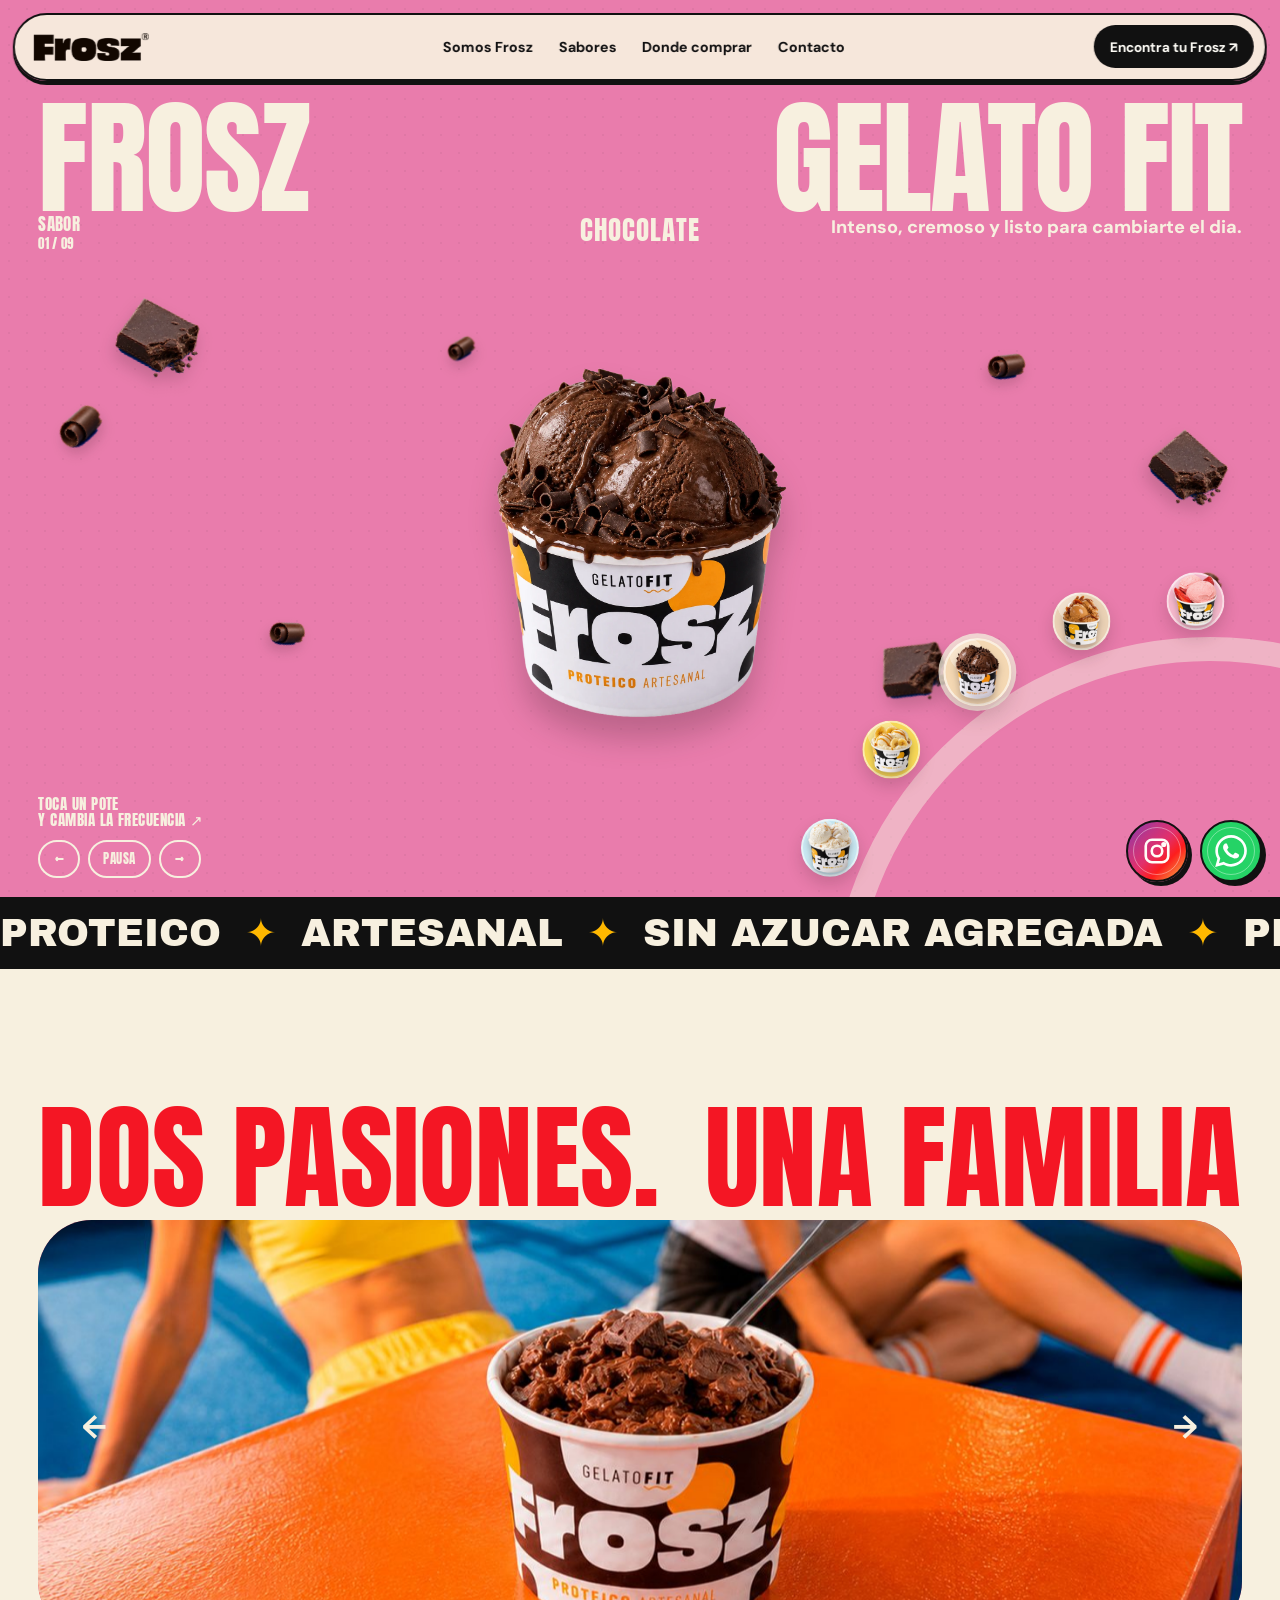
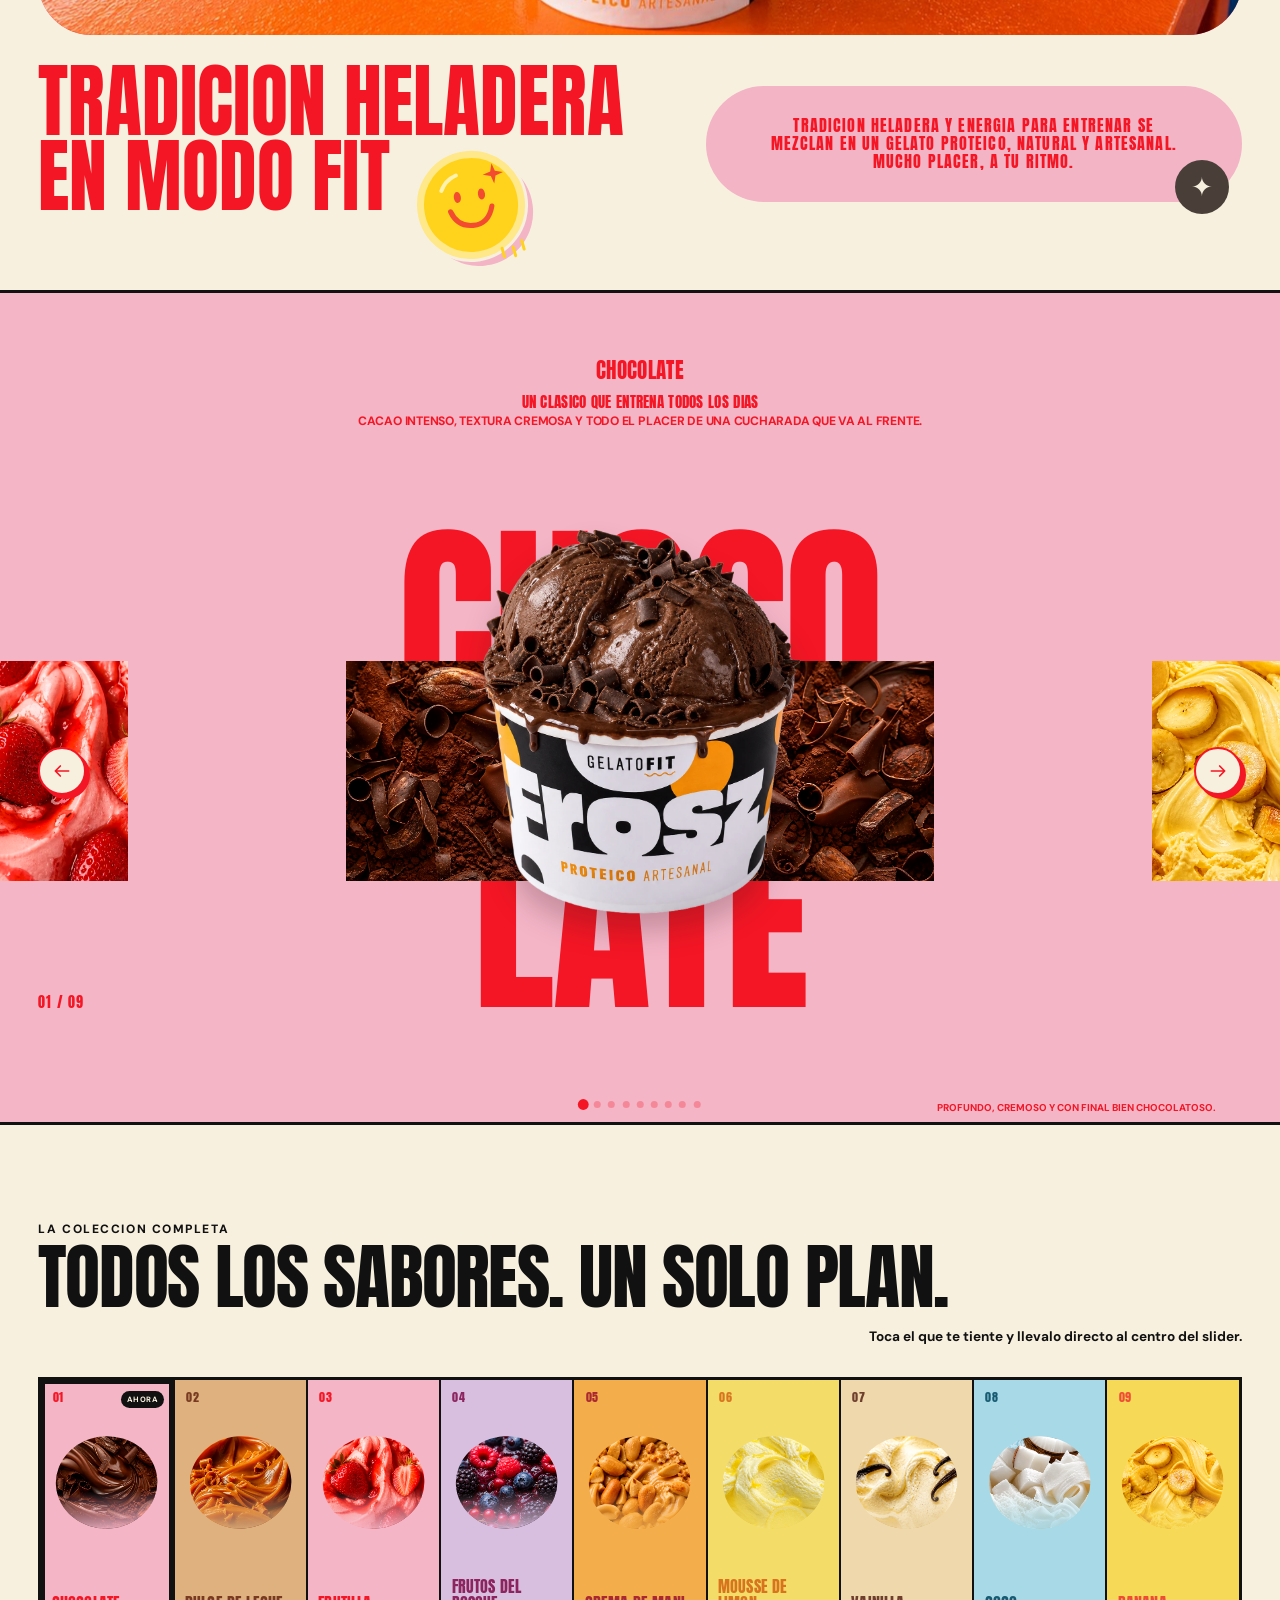
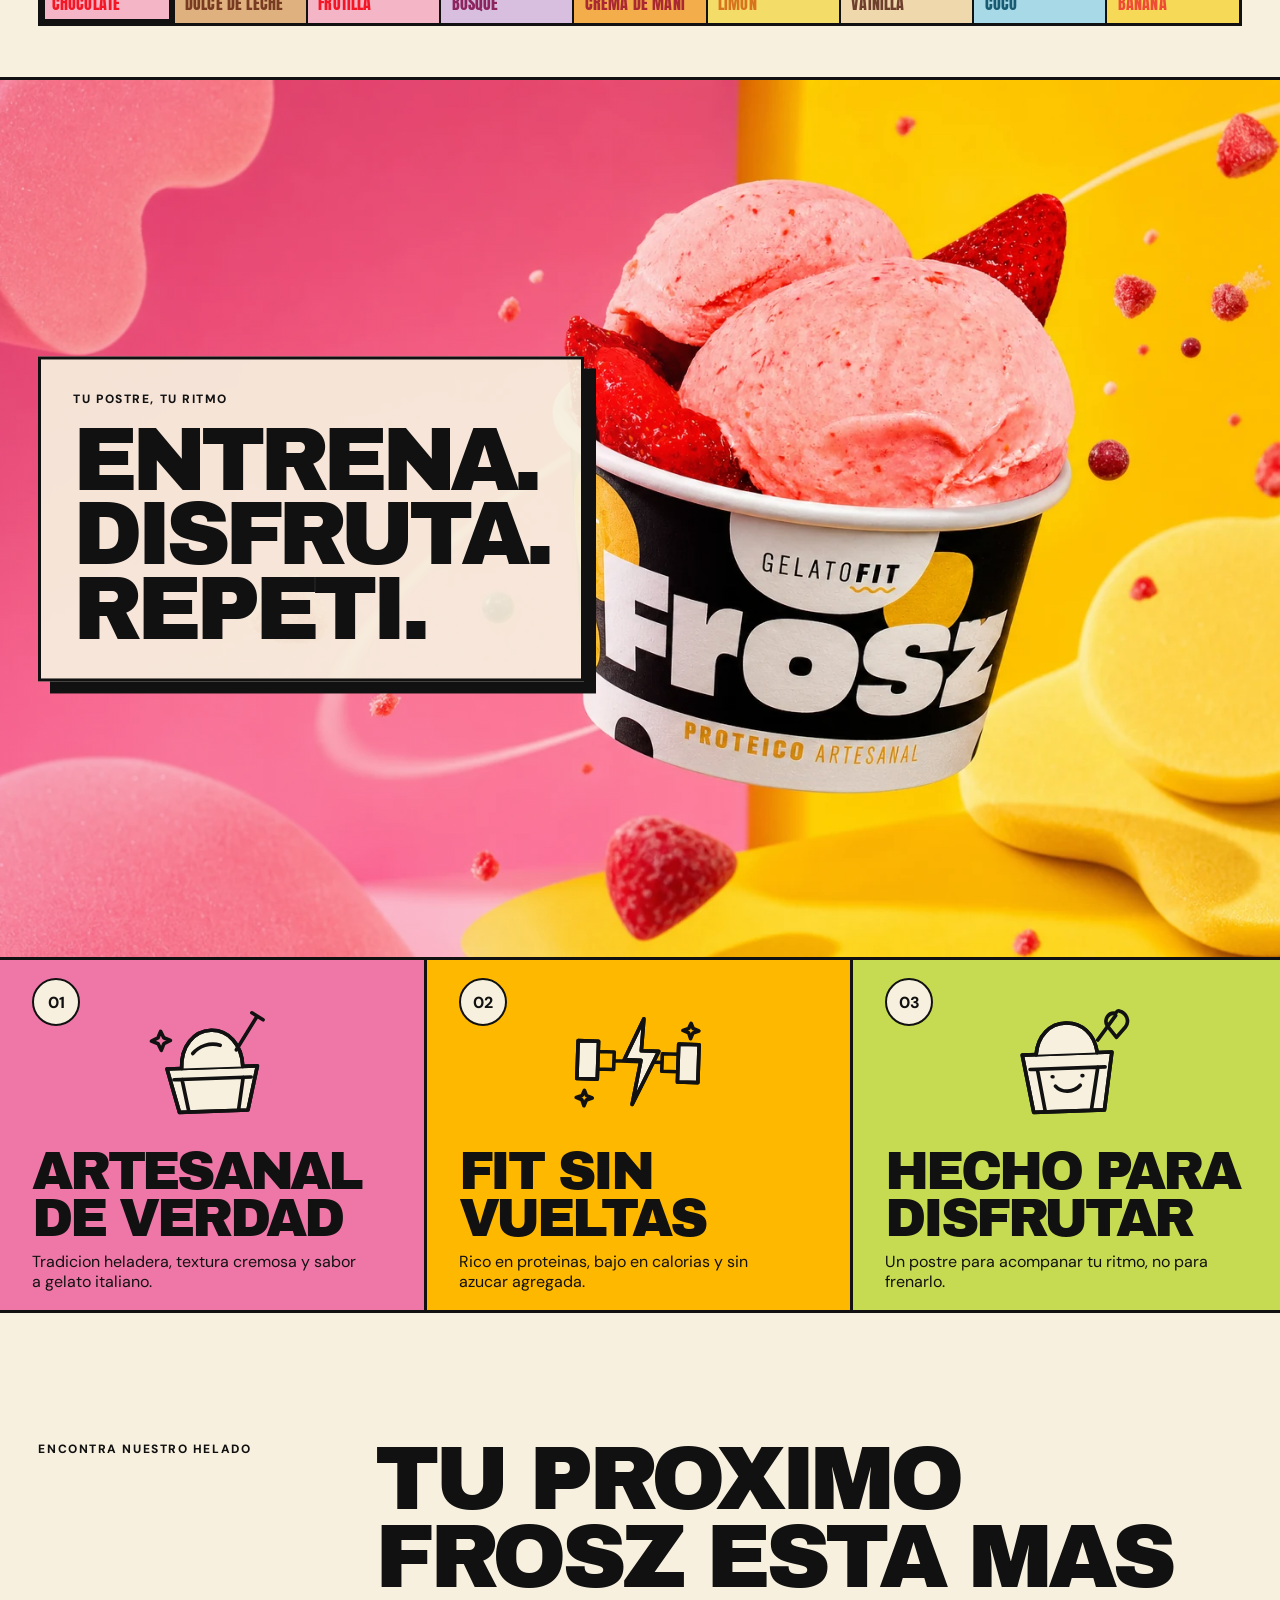
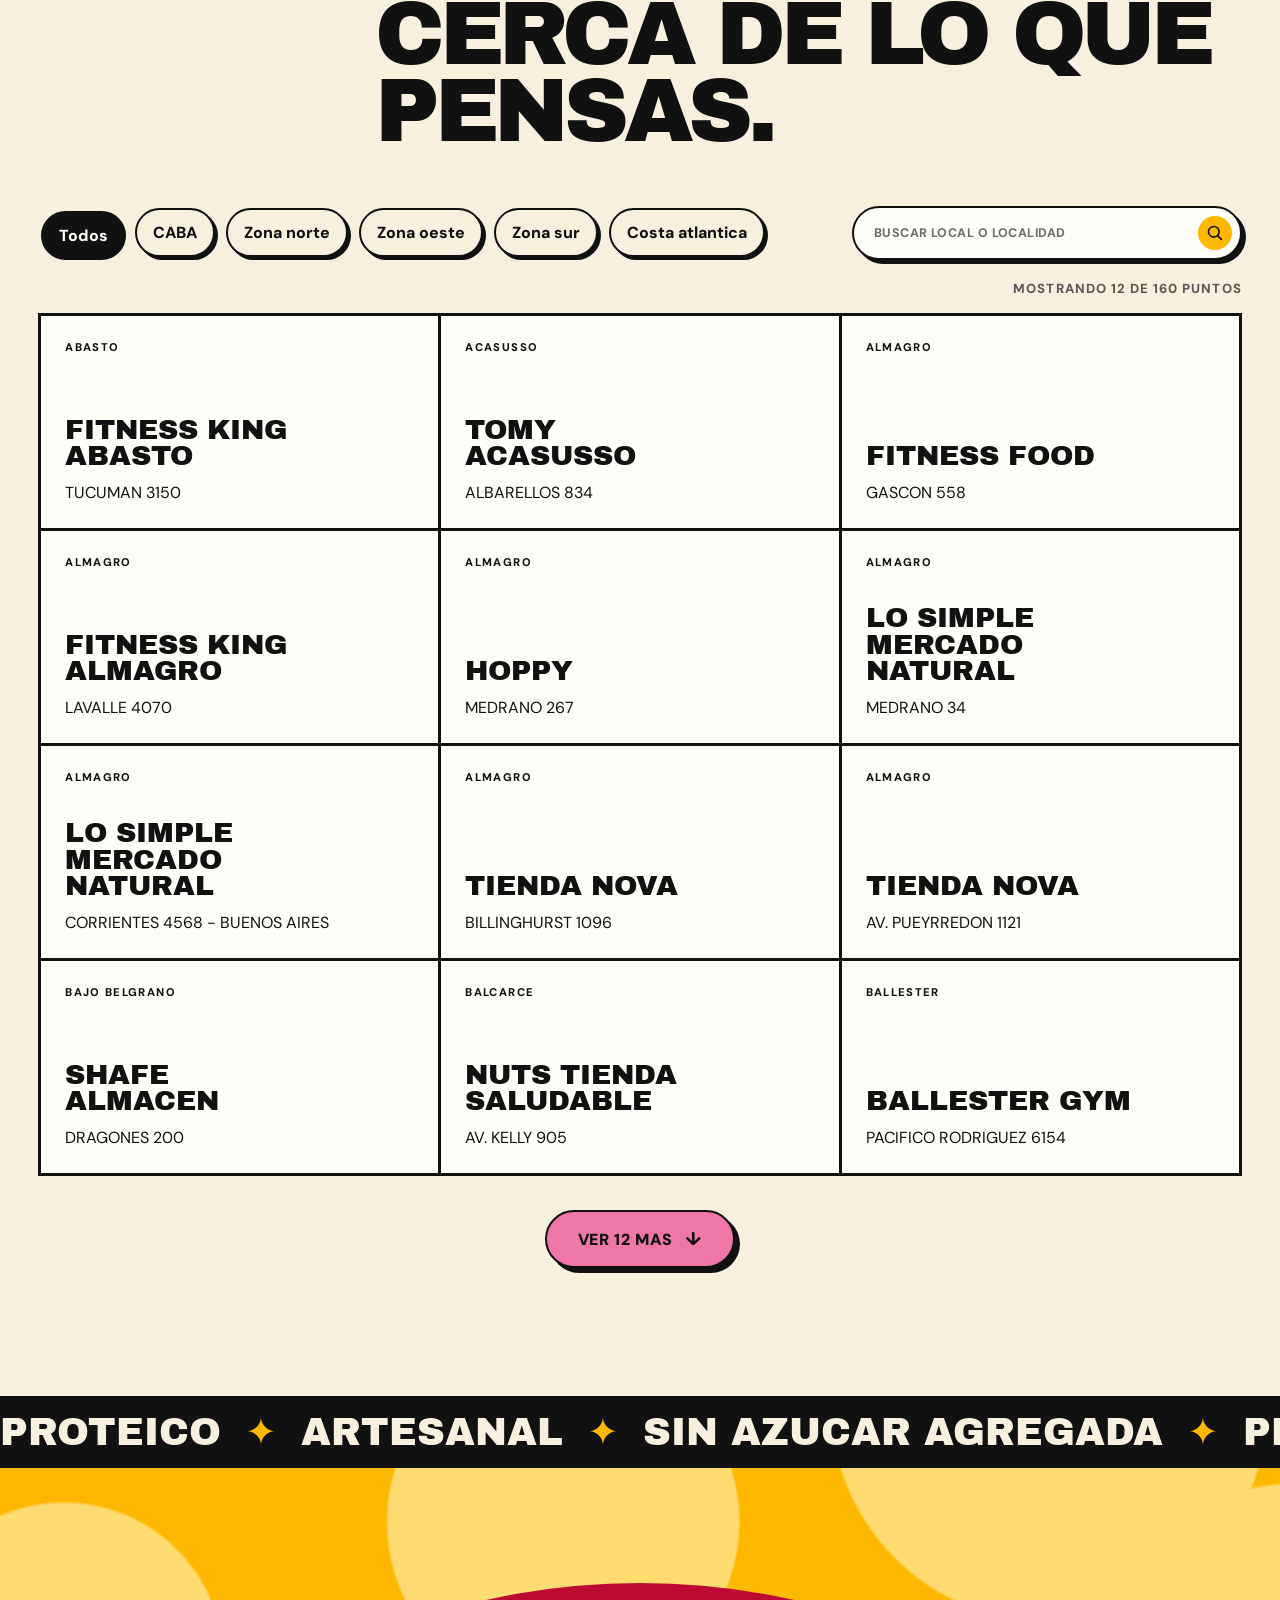
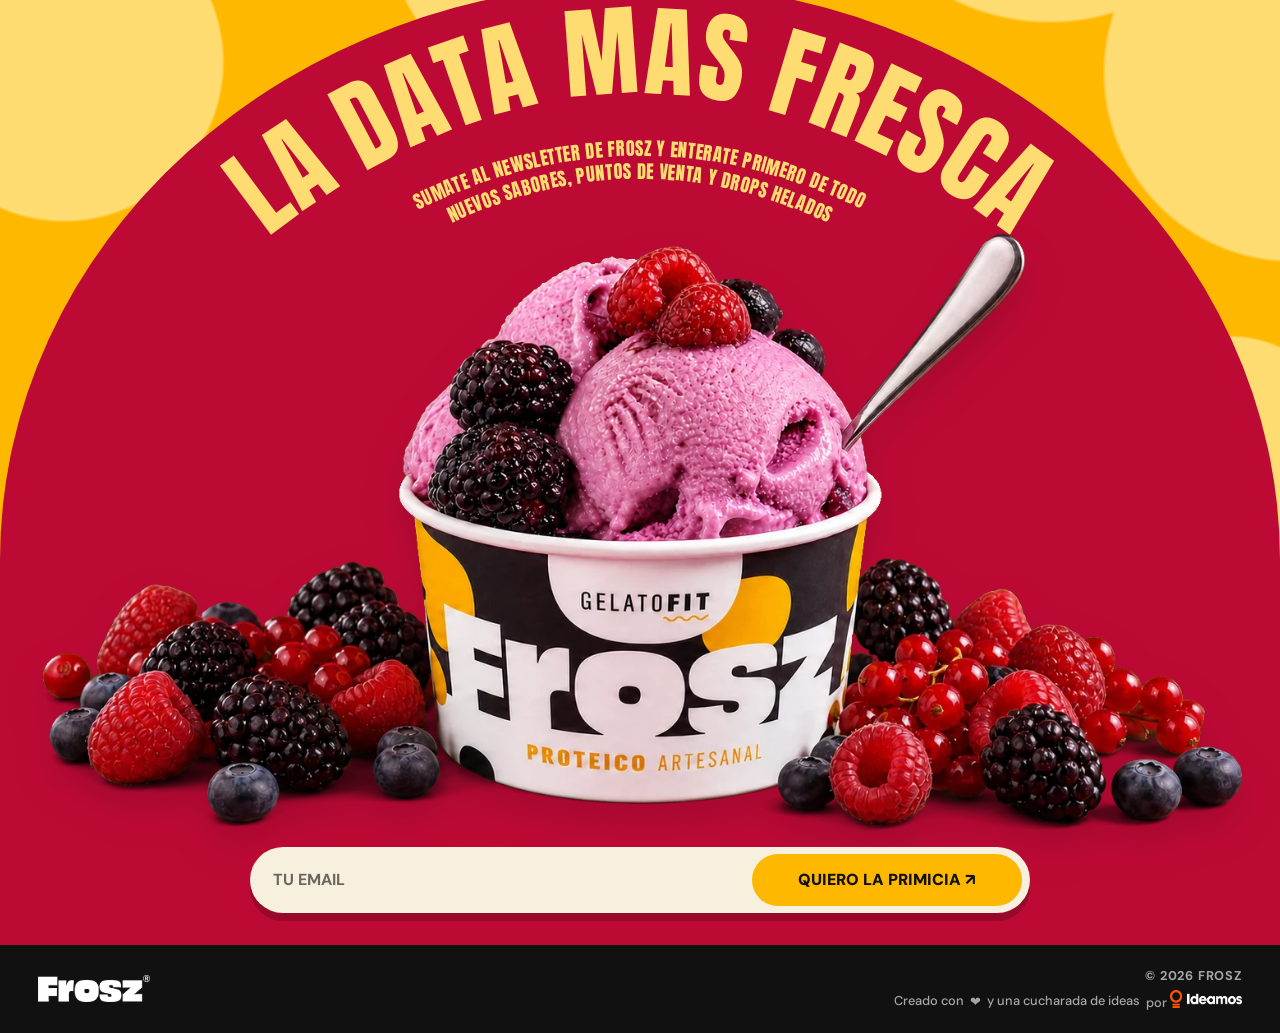
==== commit ae3f8ad3: "Scroll suave y continuo con la rueda del mouse Reemplaza el salto nativo de scroll por una animacion" ====
--- a/index.html
+++ b/index.html
@@ -71,6 +71,7 @@
       rel="stylesheet"
     />
     <link rel="stylesheet" href="./styles.css?v=20260909-webp" />
+    <script src="./smooth-scroll.js?v=20260921-smooth-scroll" defer></script>
     <script src="./stores-data.js?v=20260909-webp" defer></script>
     <script src="./script.js?v=20260909-webp" defer></script>
   </head>
--- a/styles.css
+++ b/styles.css
@@ -422,6 +422,7 @@
 .contact-heading > p:last-child { max-width: 620px; margin: 0; font-size: clamp(1.05rem,1.5vw,1.35rem); font-weight: 700; line-height: 1.28; }
 .contact-panel { position: relative; display: grid; grid-template-columns: minmax(0,1.65fr) minmax(270px,.65fr); gap: 1.25rem; align-items: stretch; }
 .contact-form { padding: clamp(1.3rem,2.5vw,2.4rem); border: 3px solid var(--ink); border-radius: 30px; background: var(--cream); box-shadow: 10px 10px 0 var(--ink); display: grid; grid-template-columns: repeat(2,minmax(0,1fr)); gap: 1.25rem 1.5rem; }
+.contact-honeypot { position: absolute; left: -9999px; top: -9999px; width: 1px; height: 1px; overflow: hidden; }
 .contact-field { display: grid; gap: .5rem; }
 .contact-field label { display: inline-flex; align-items: center; gap: .45rem; font-size: .72rem; font-weight: 900; letter-spacing: .12em; text-transform: uppercase; }
 .contact-field label::before { content: ""; width: 1.8rem; height: 1.8rem; border: 2px solid var(--ink); border-radius: 50%; background-color: var(--orange); background-position: center; background-repeat: no-repeat; background-size: 68%; color: var(--ink); display: grid; place-items: center; box-shadow: 3px 3px 0 var(--ink); transform: rotate(-4deg); }
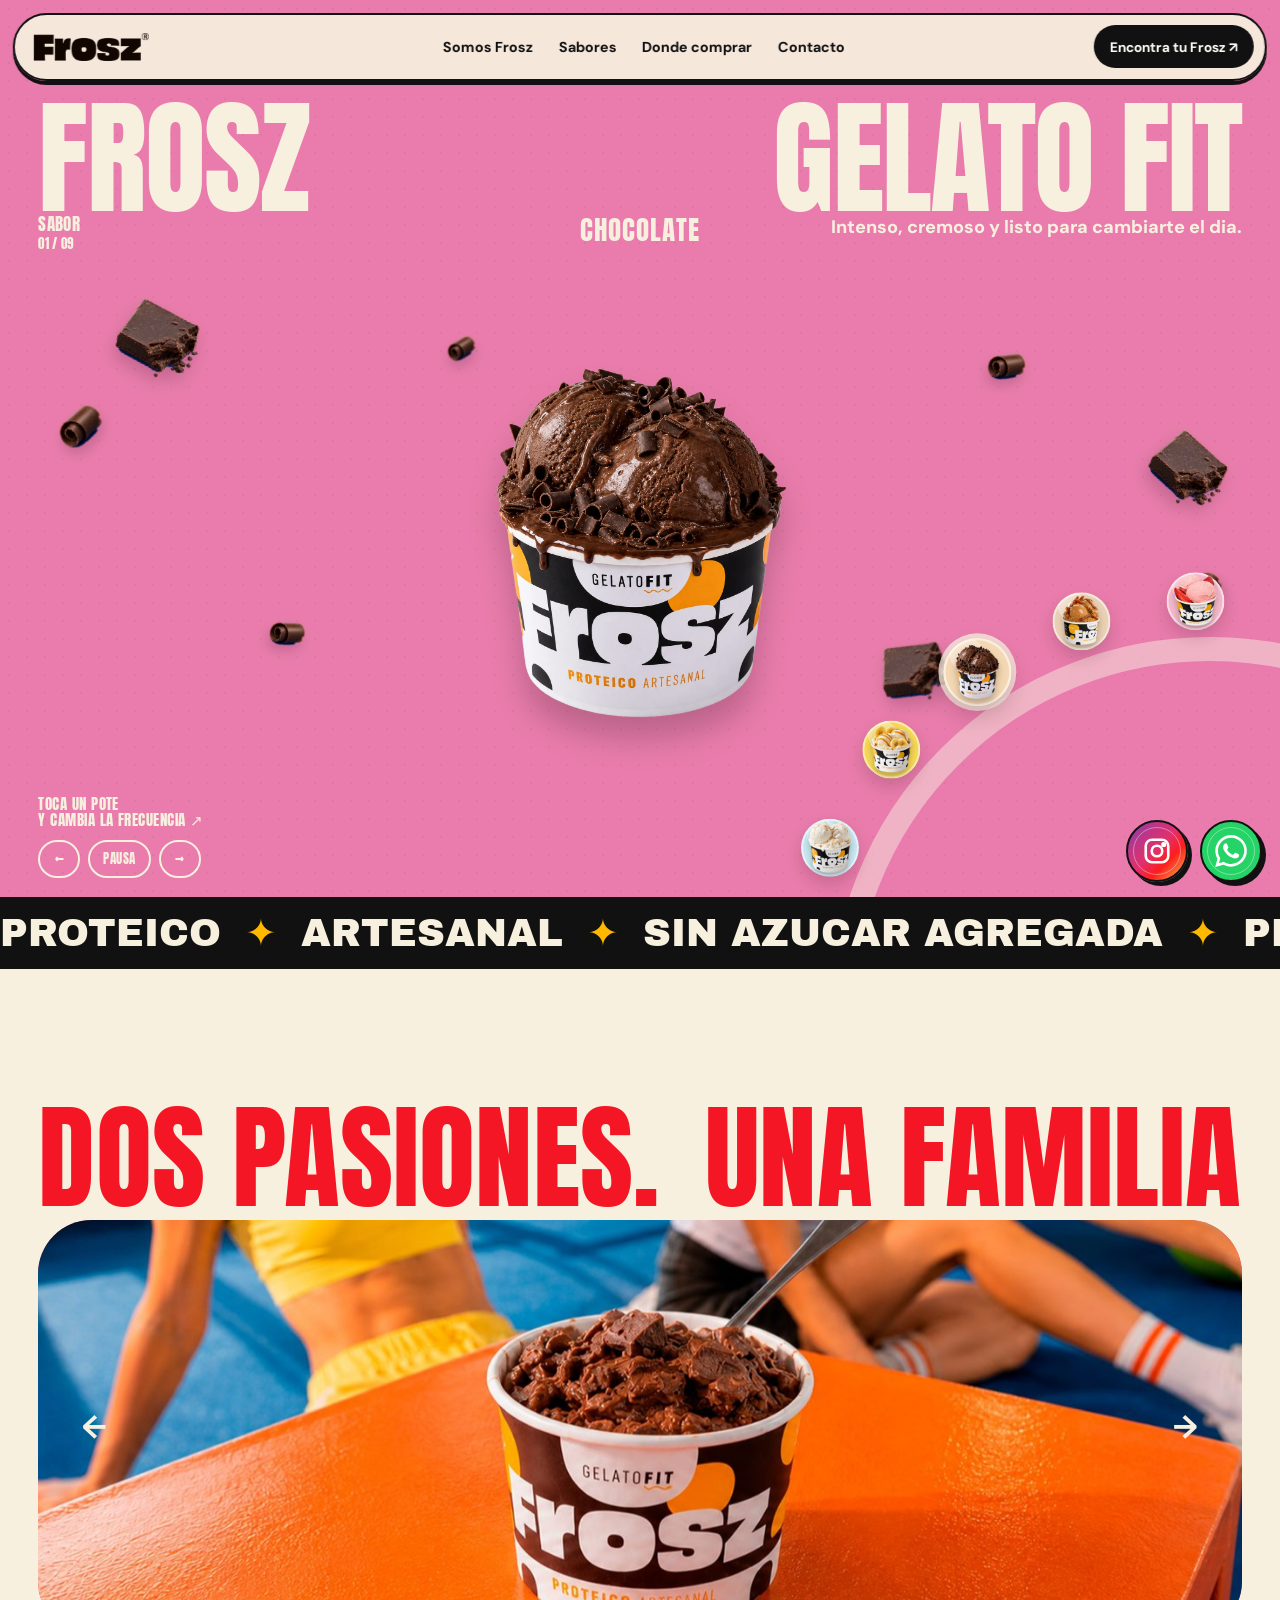
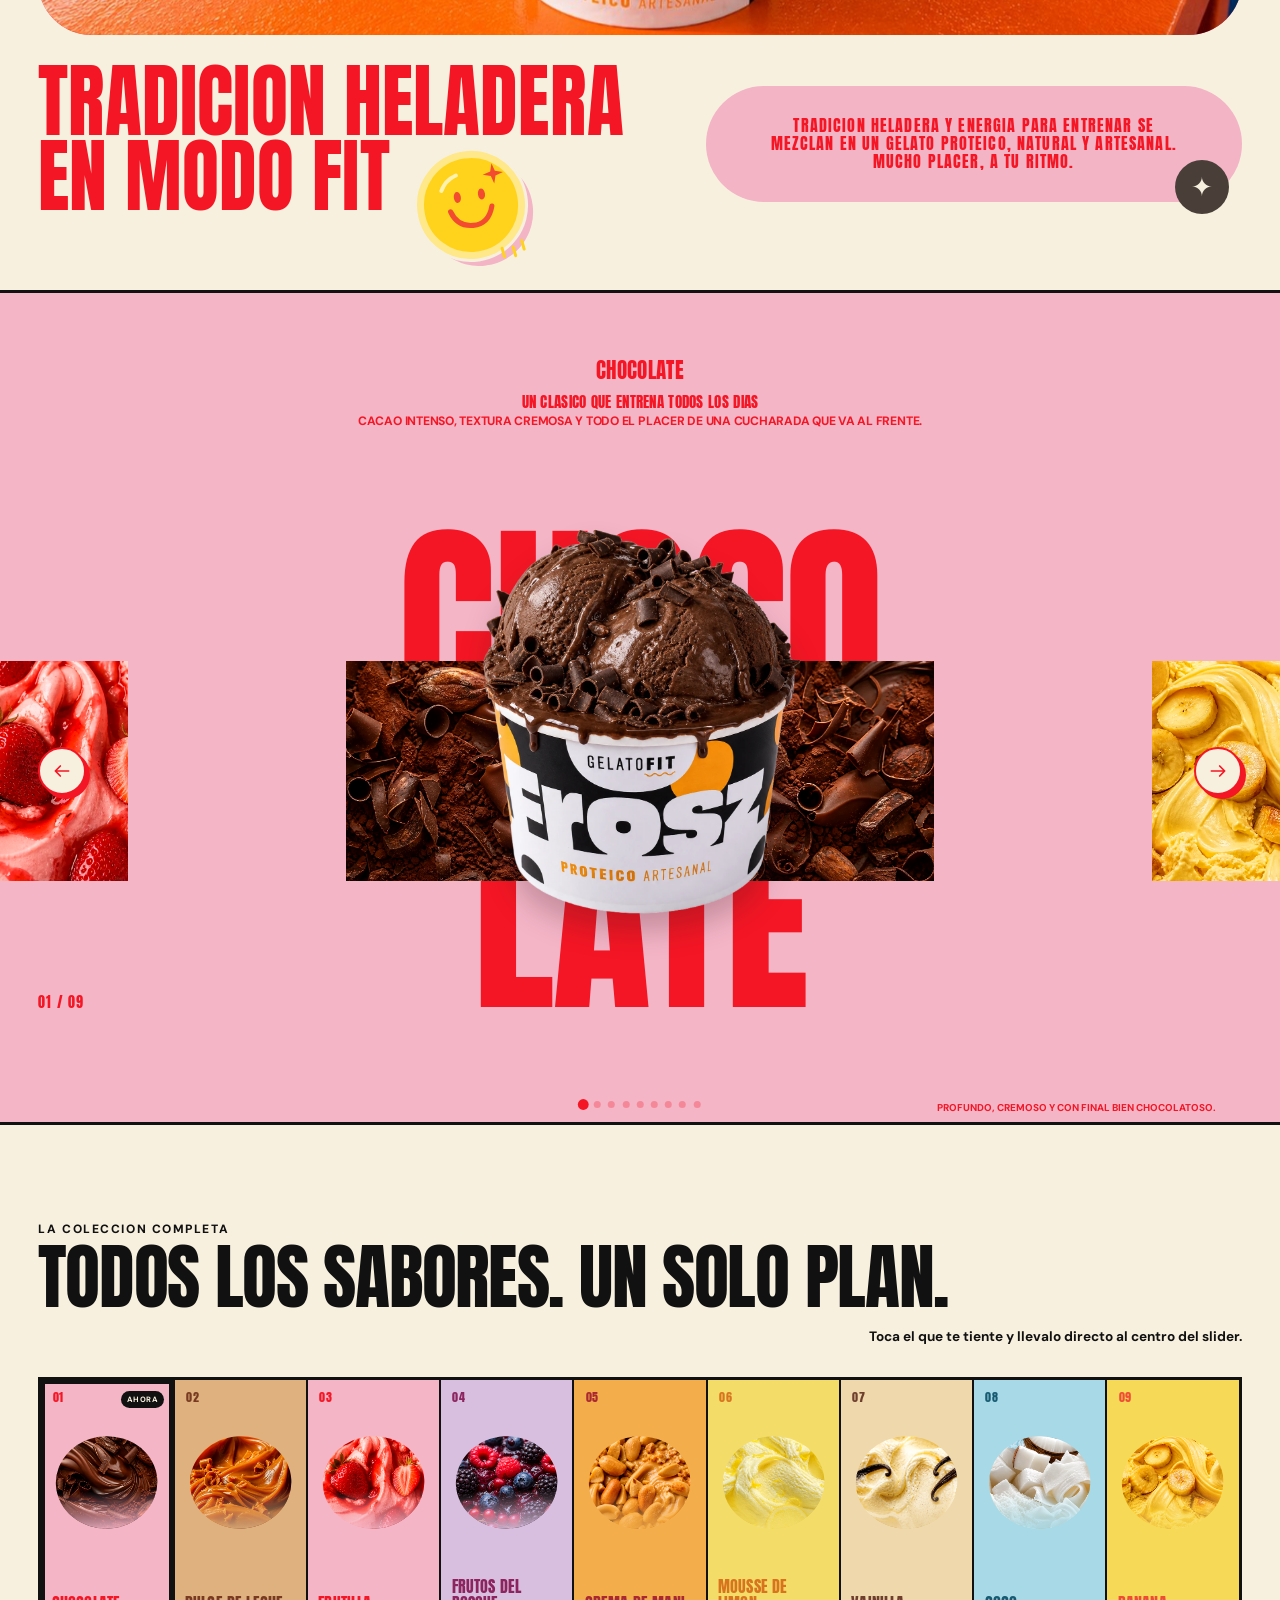
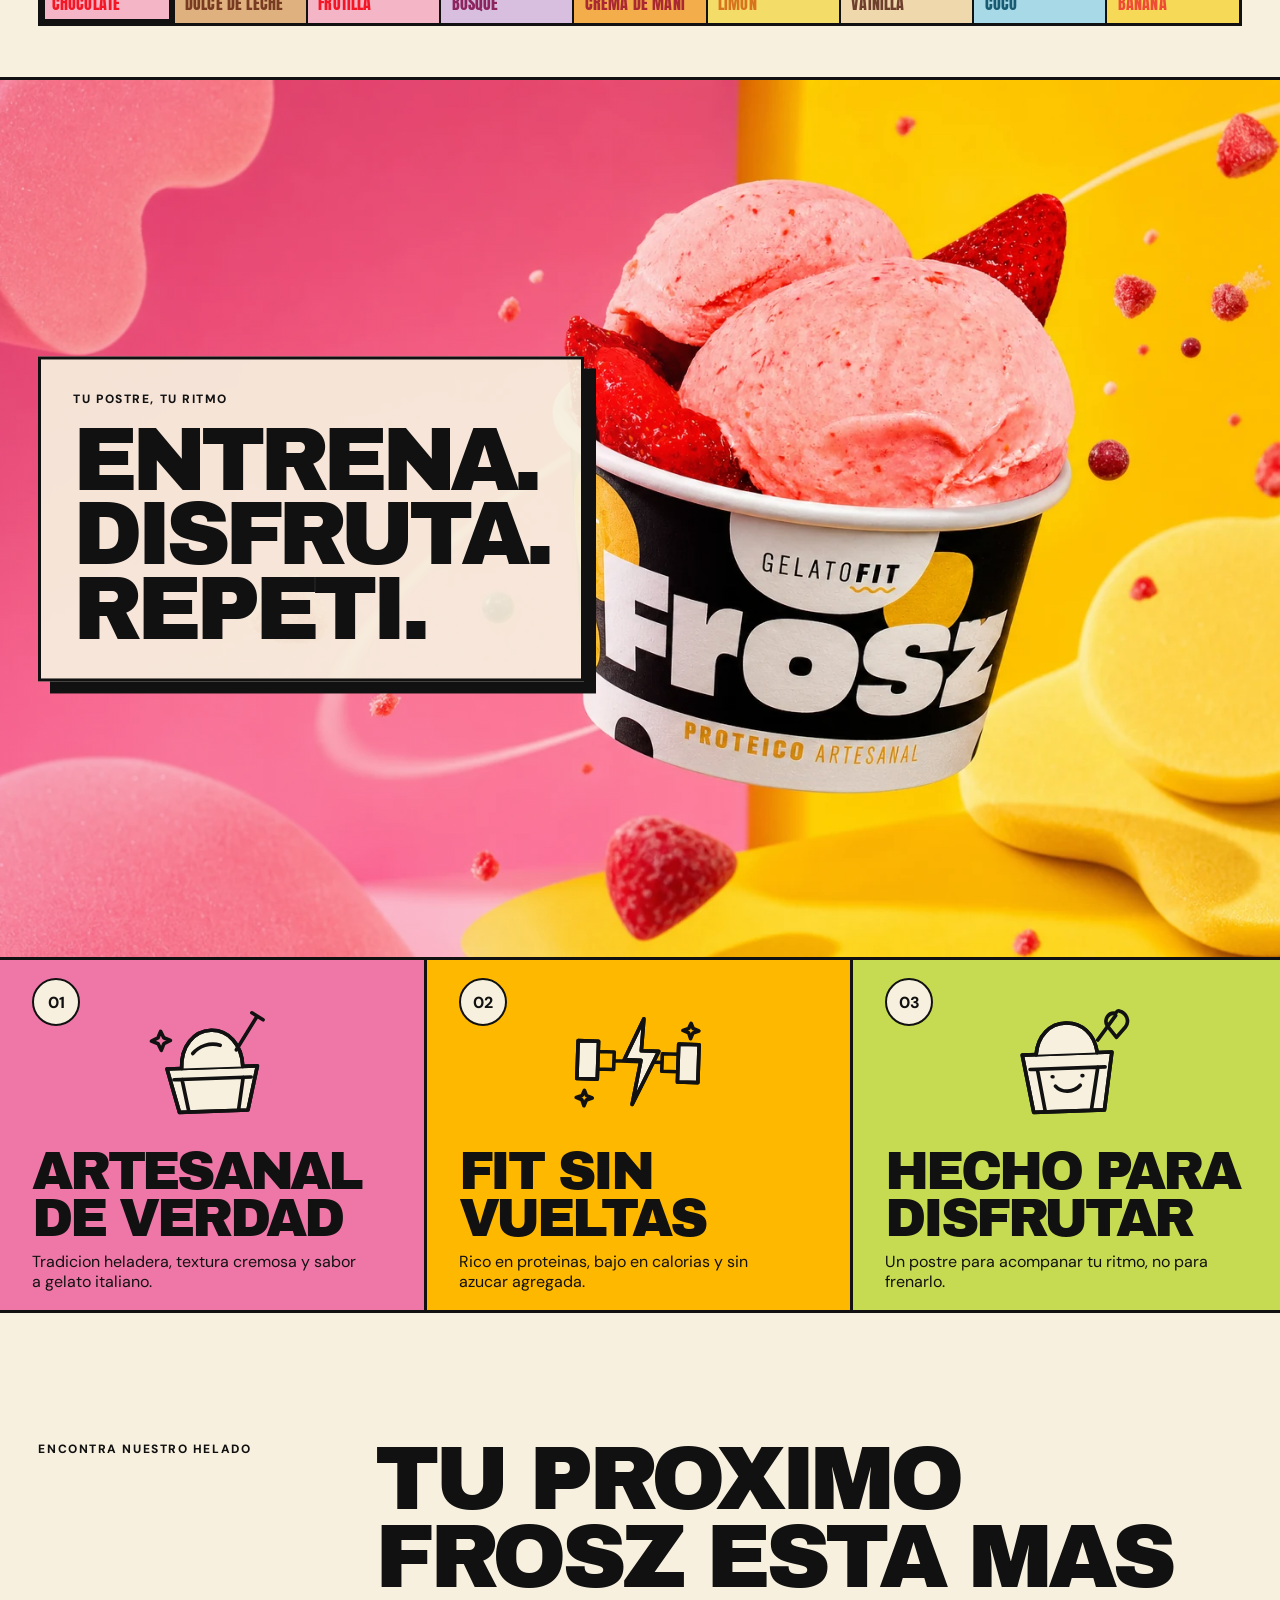
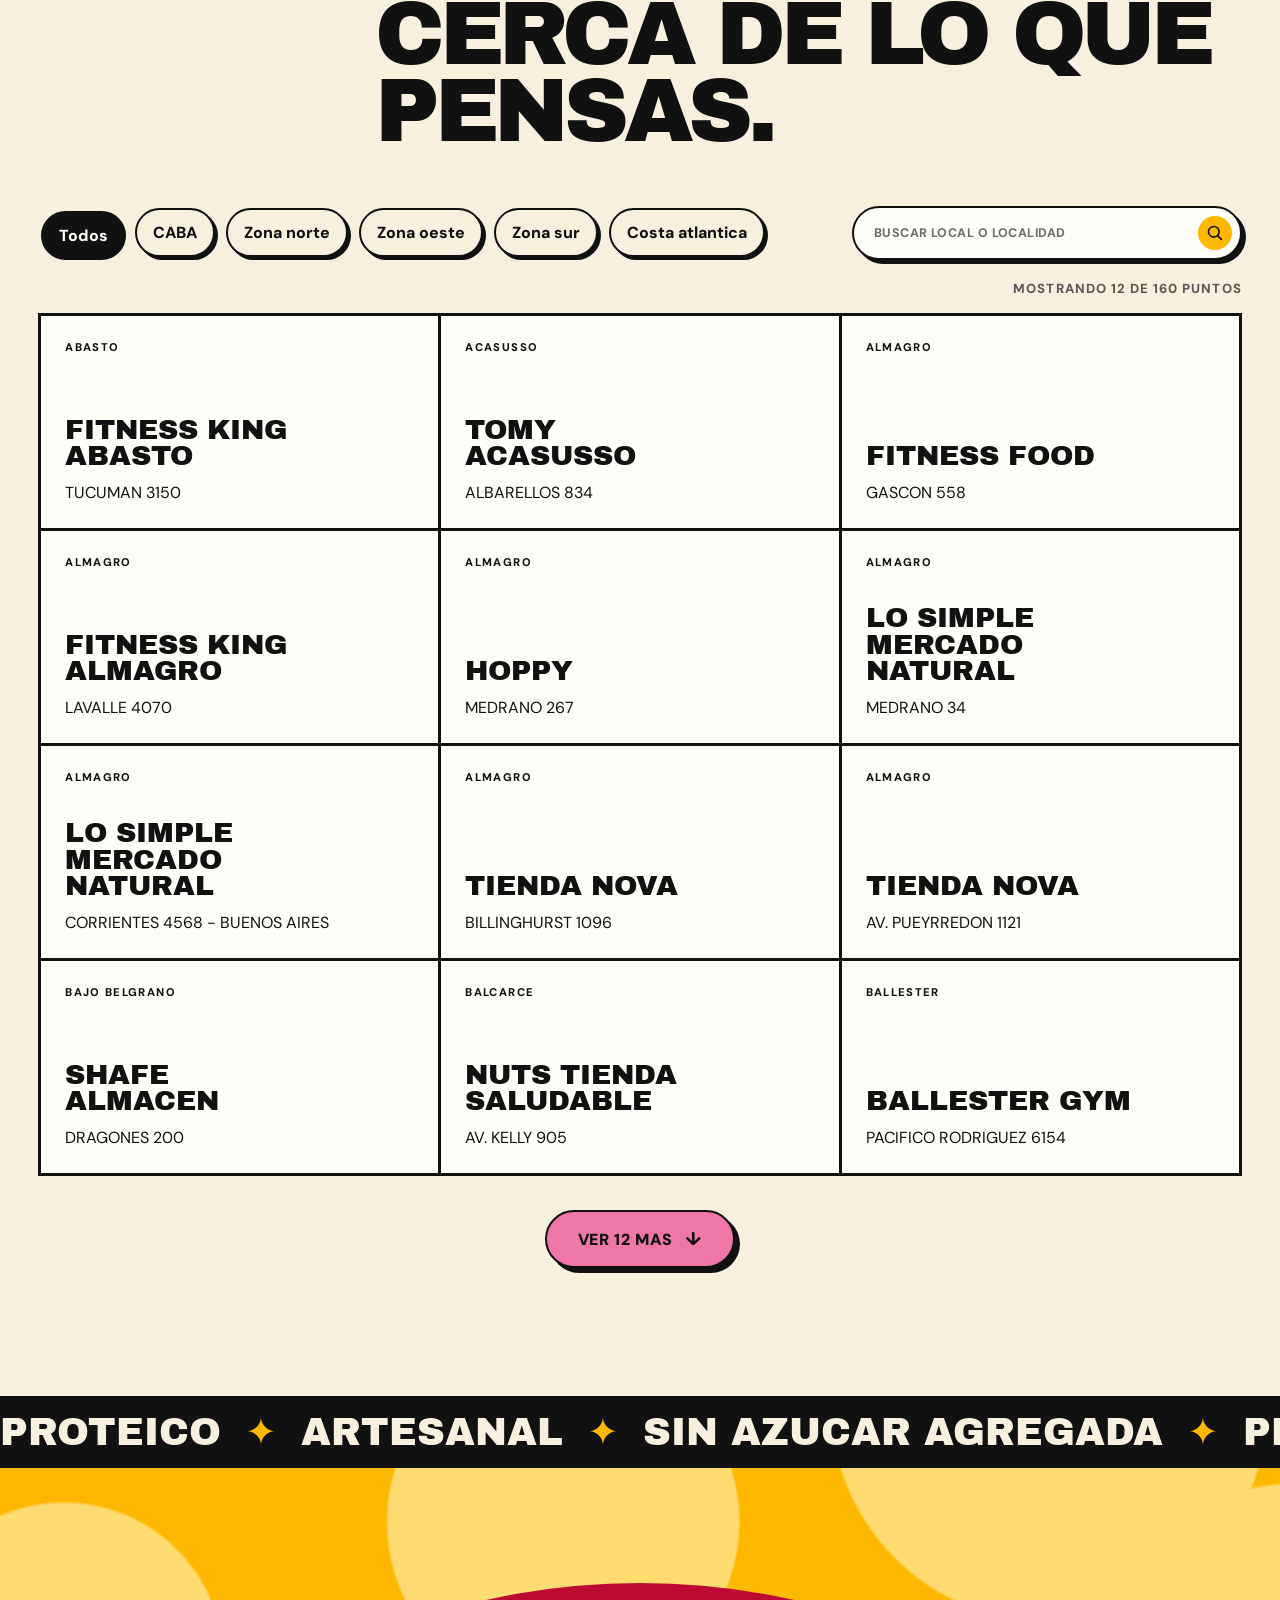
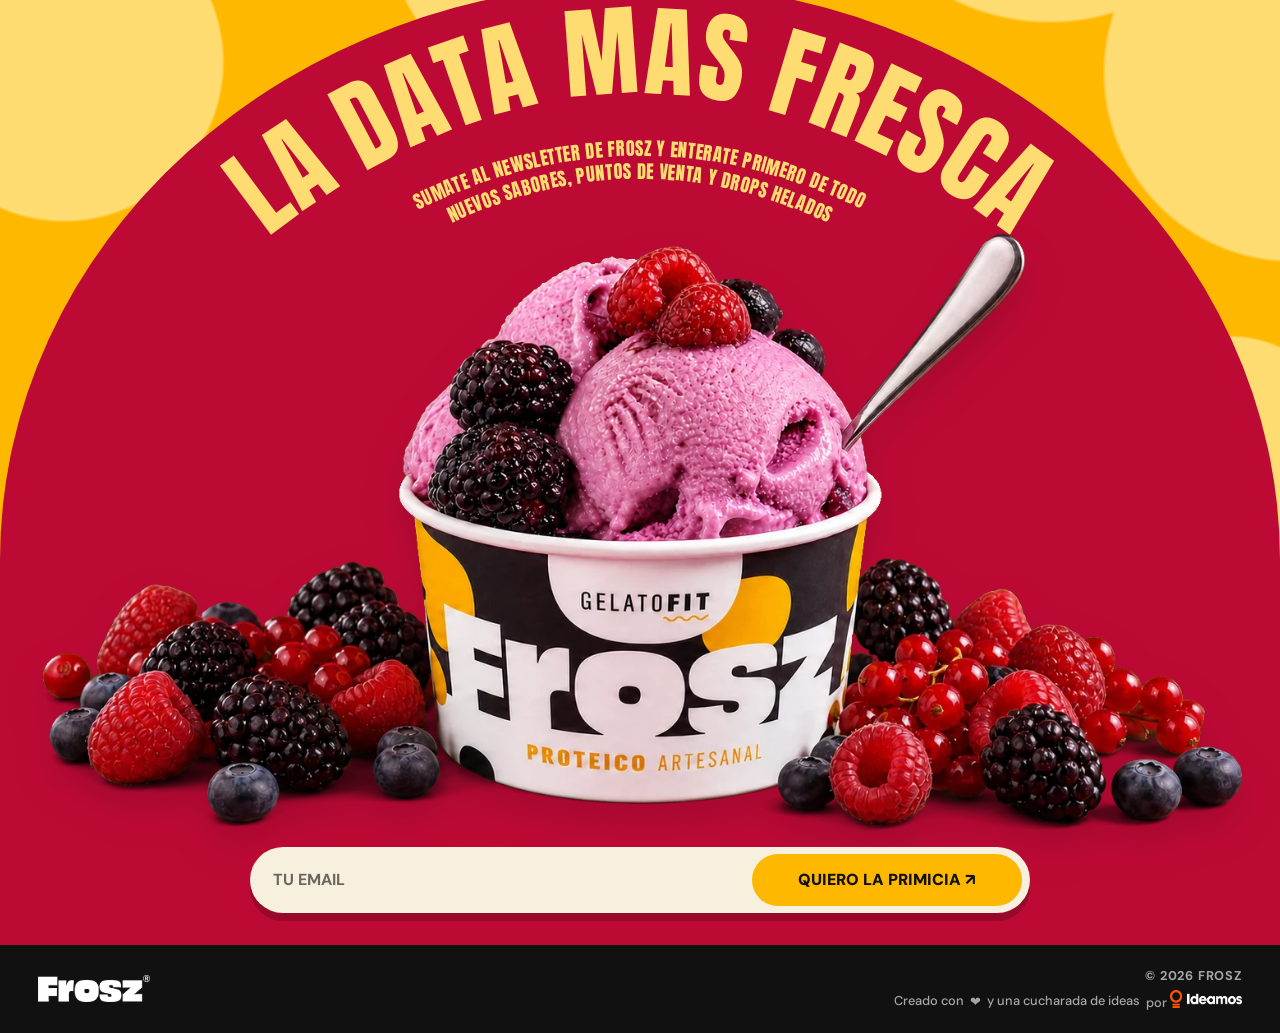
==== commit ab58ff4b: "Corregir scroll trabado: recalcular el limite de scroll en vivo El limite maximo de scroll se calcul" ====
--- a/index.html
+++ b/index.html
@@ -71,7 +71,7 @@
       rel="stylesheet"
     />
     <link rel="stylesheet" href="./styles.css?v=20260909-webp" />
-    <script src="./smooth-scroll.js?v=20260921-smooth-scroll" defer></script>
+    <script src="./smooth-scroll.js?v=20260922-fix" defer></script>
     <script src="./stores-data.js?v=20260909-webp" defer></script>
     <script src="./script.js?v=20260909-webp" defer></script>
   </head>
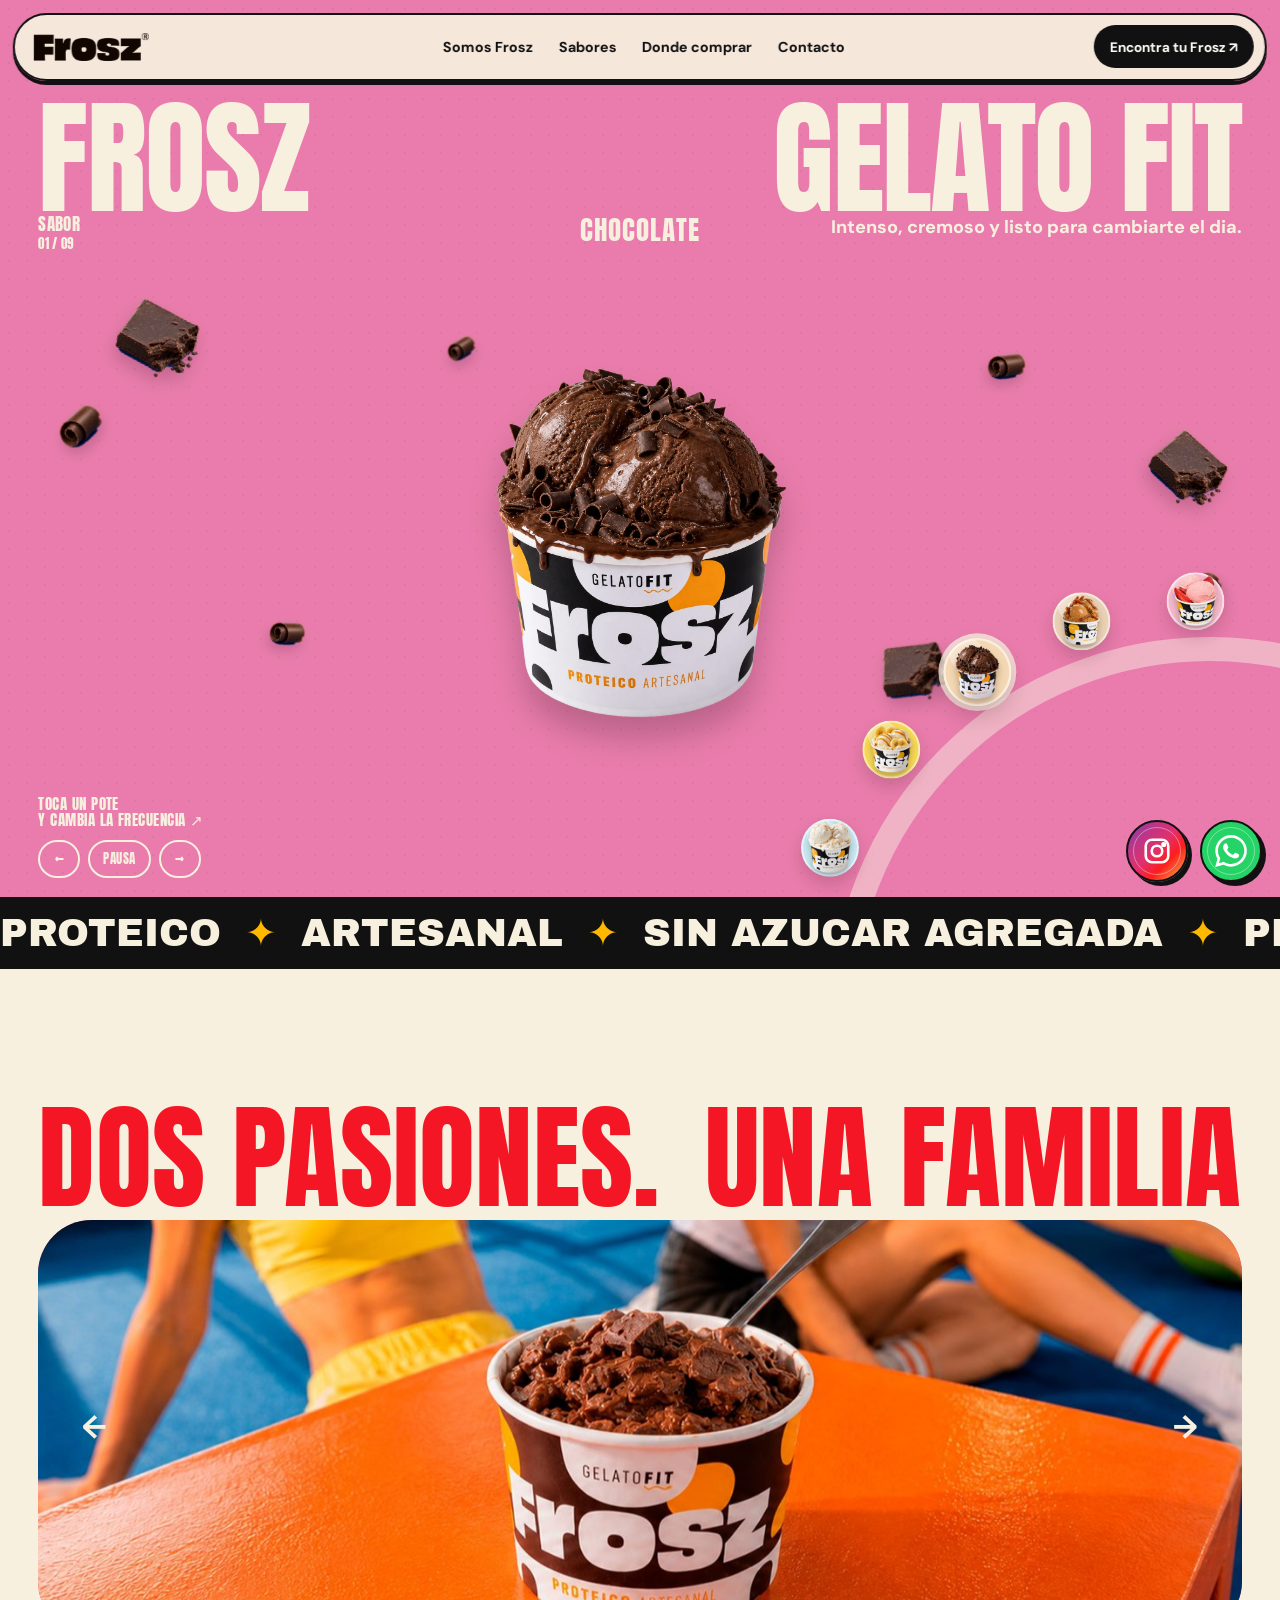
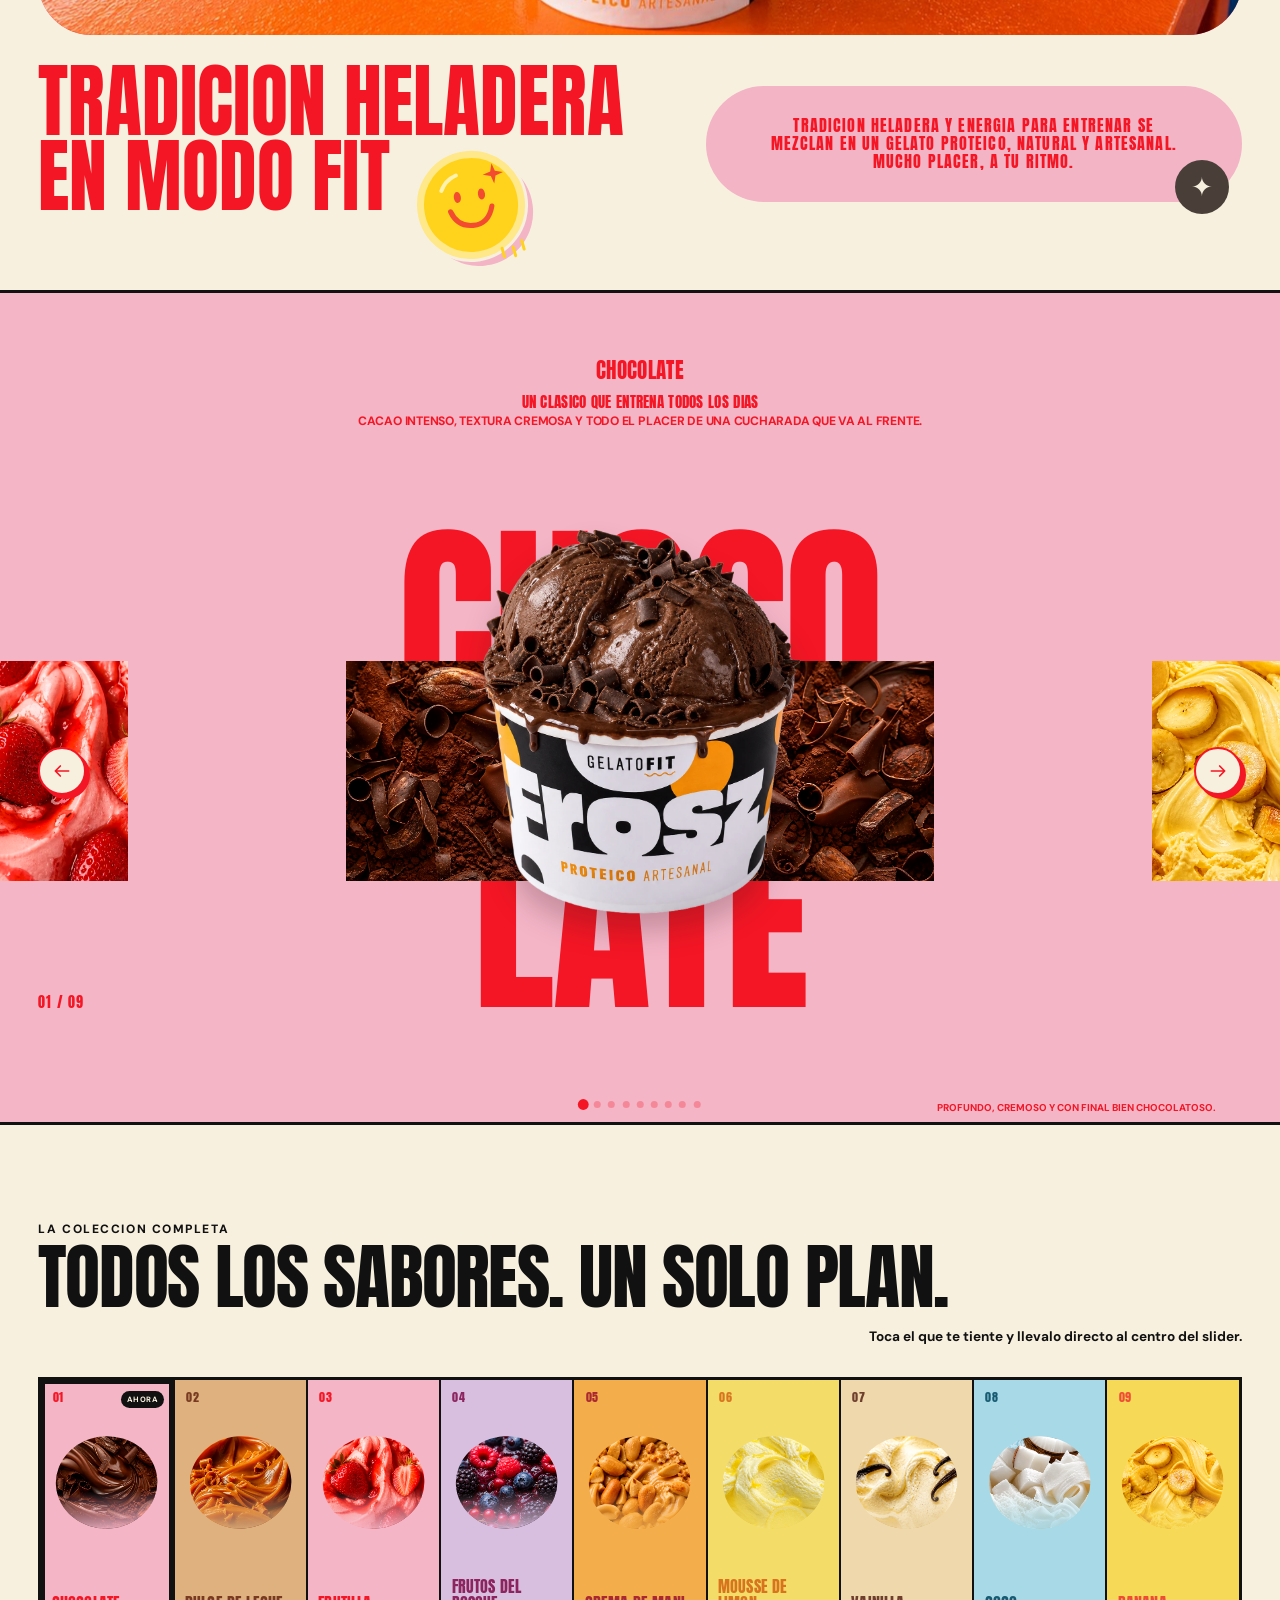
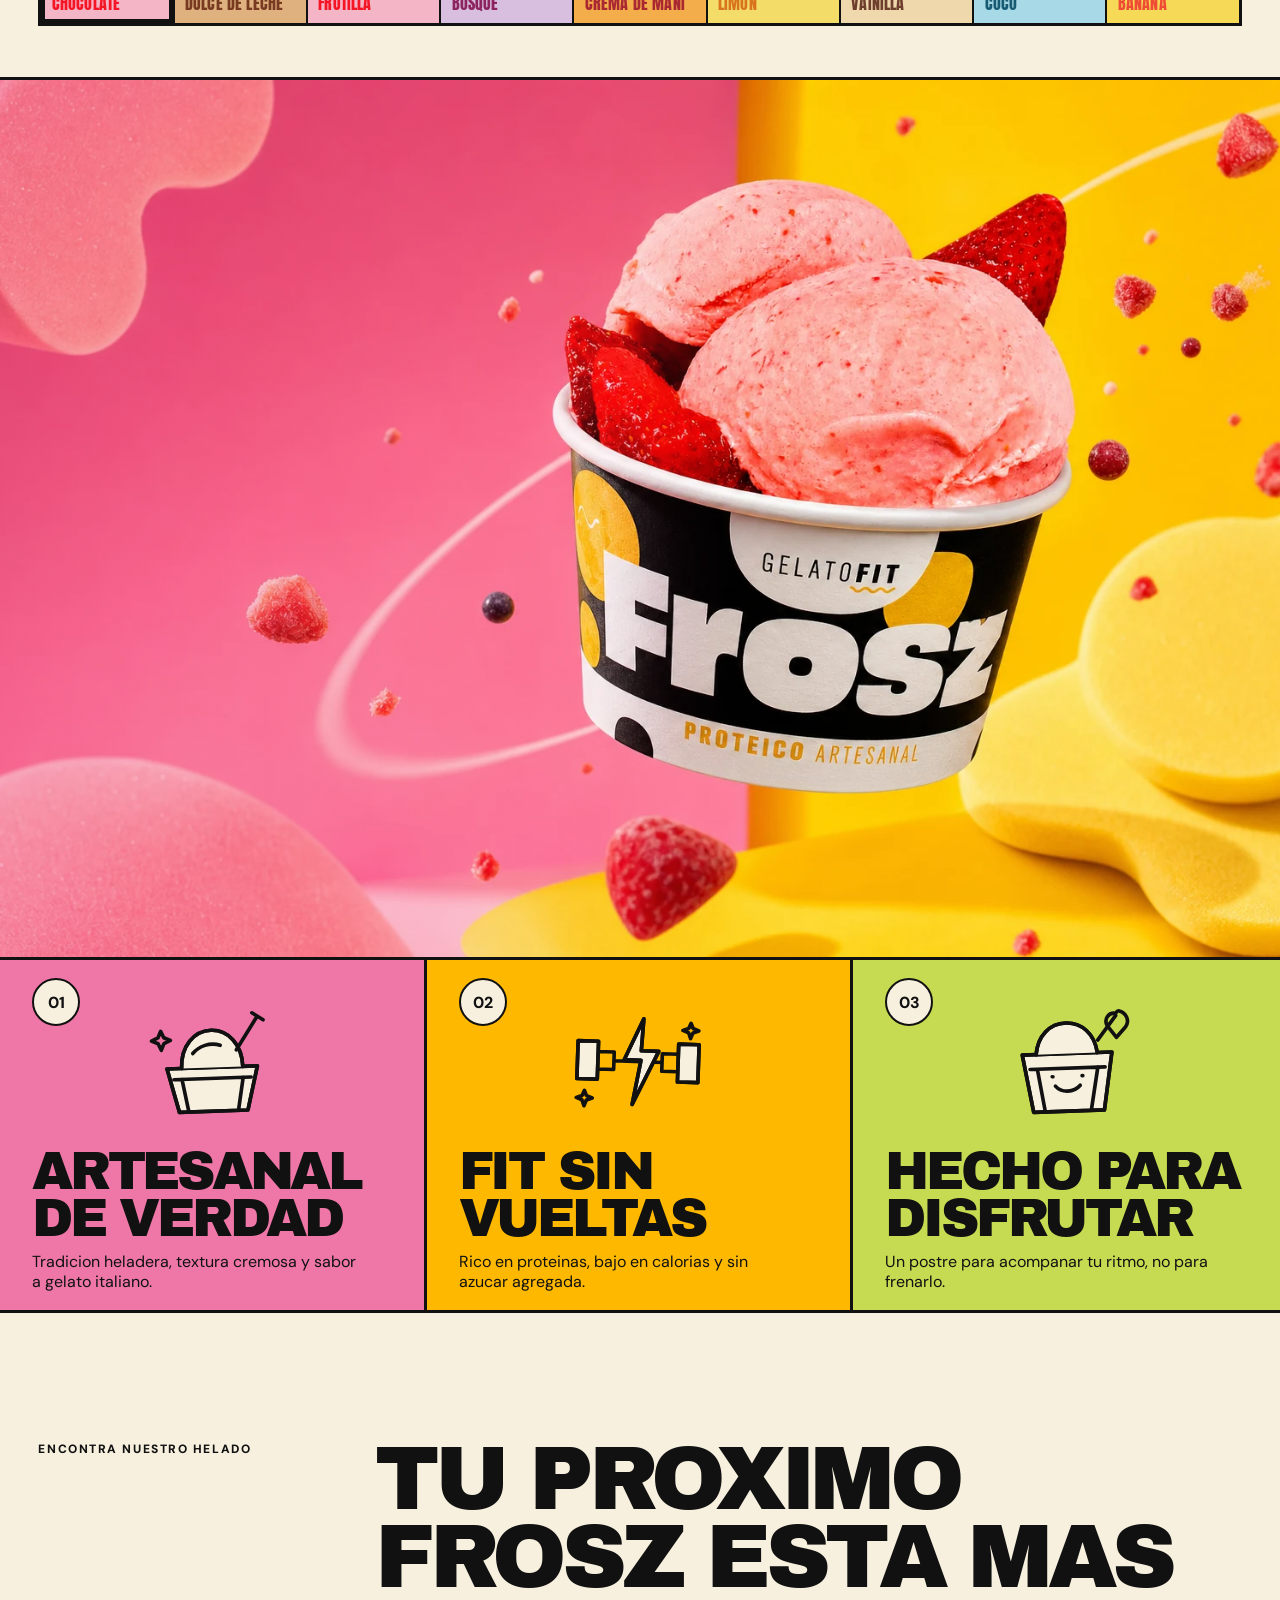
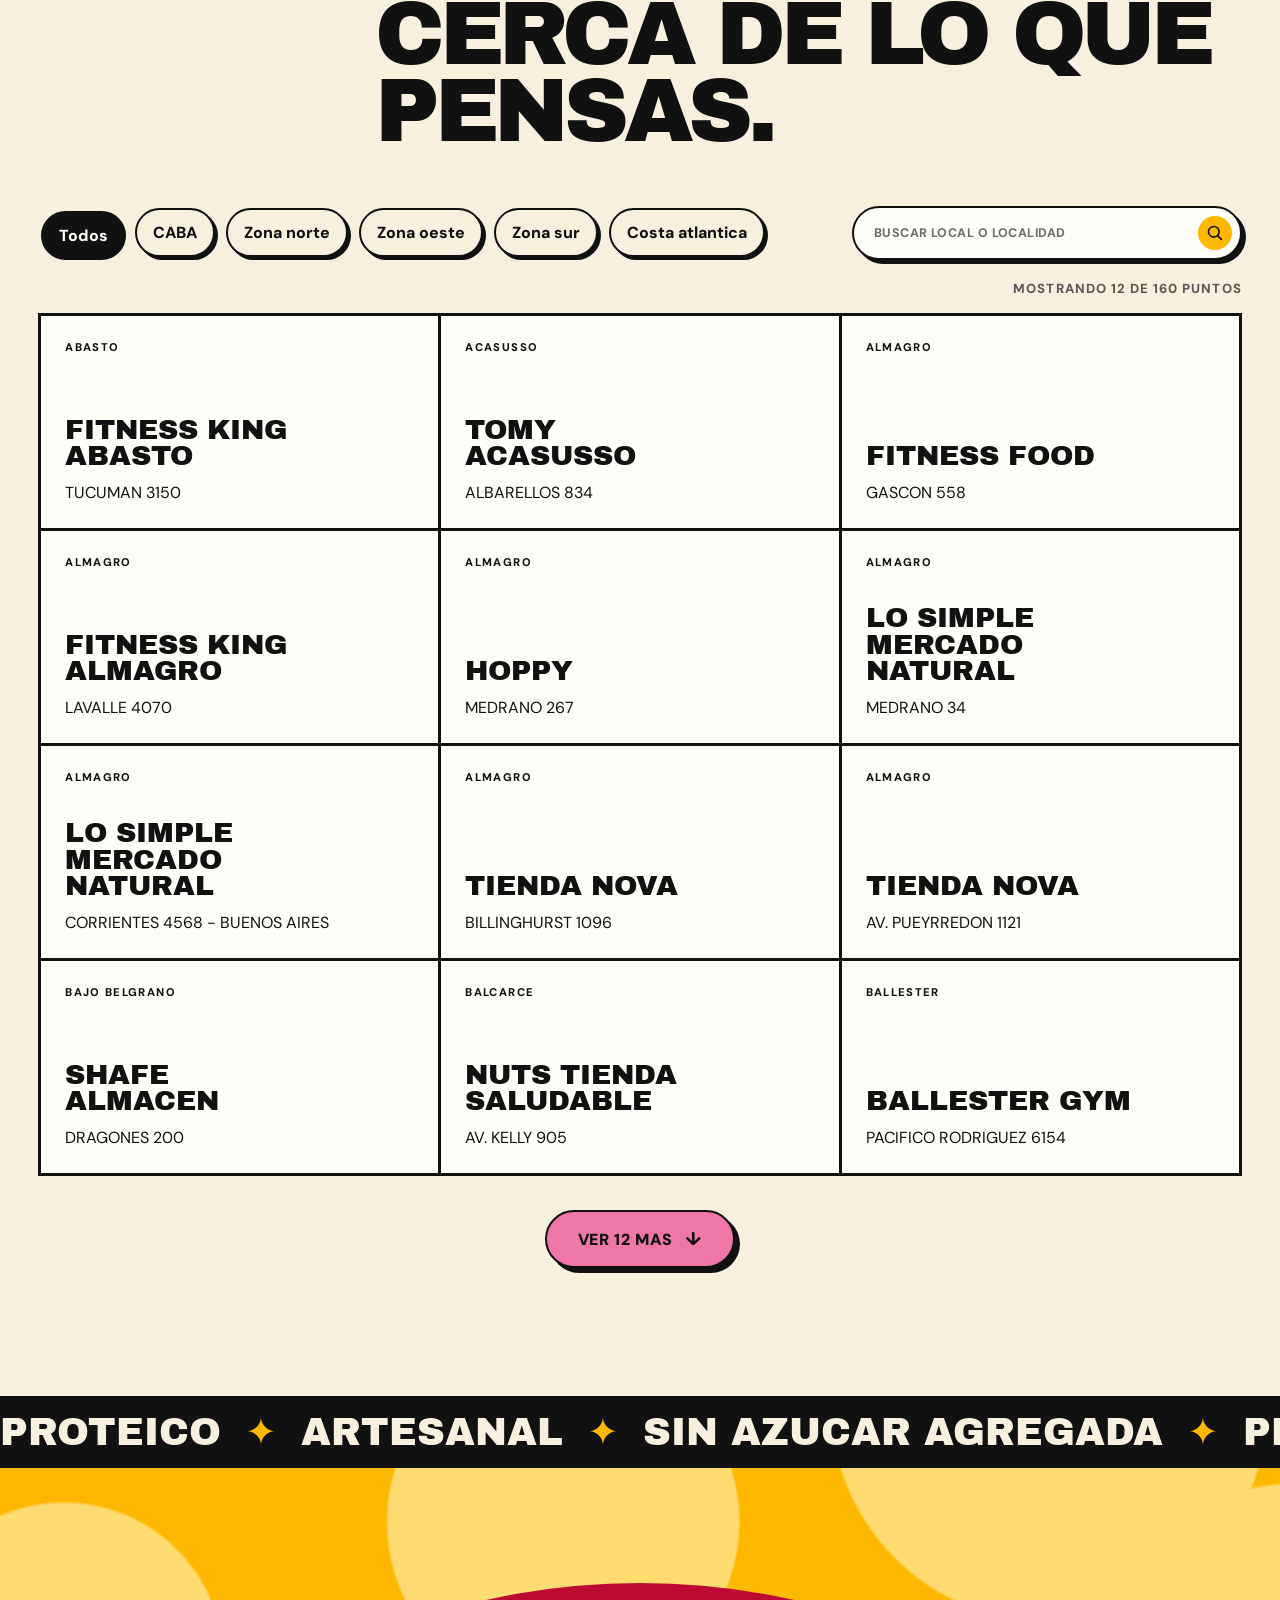
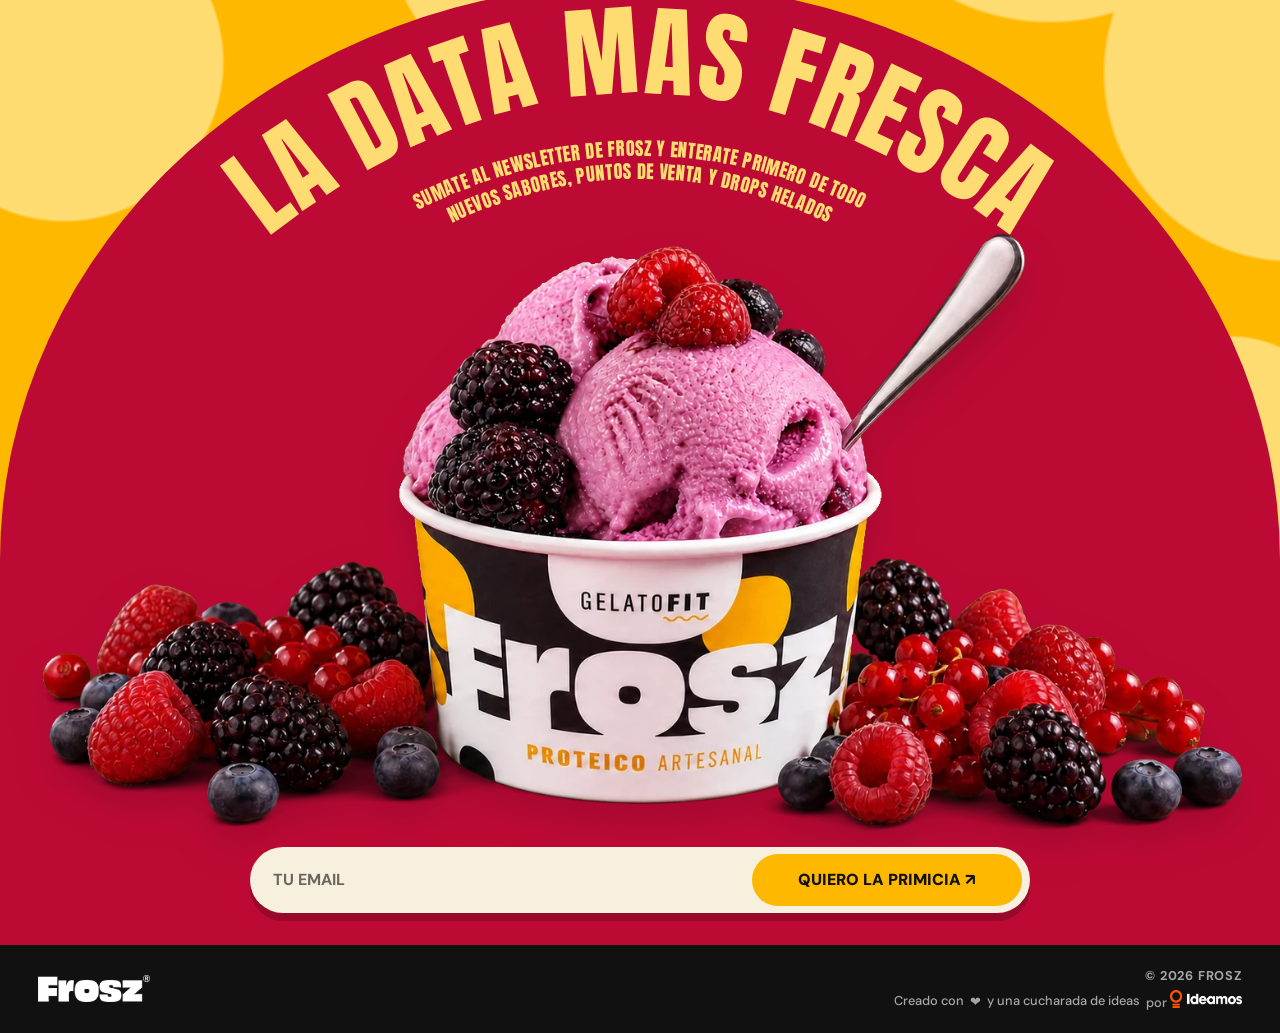
==== commit 74bc4bce: "Ajustar velocidad de respuesta del scroll suave El scroll se sentia pesado con mouse tradicional (cl" ====
--- a/index.html
+++ b/index.html
@@ -71,7 +71,7 @@
       rel="stylesheet"
     />
     <link rel="stylesheet" href="./styles.css?v=20260909-webp" />
-    <script src="./smooth-scroll.js?v=20260922-fix" defer></script>
+    <script src="./smooth-scroll.js?v=20260922-ease" defer></script>
     <script src="./stores-data.js?v=20260909-webp" defer></script>
     <script src="./script.js?v=20260909-webp" defer></script>
   </head>
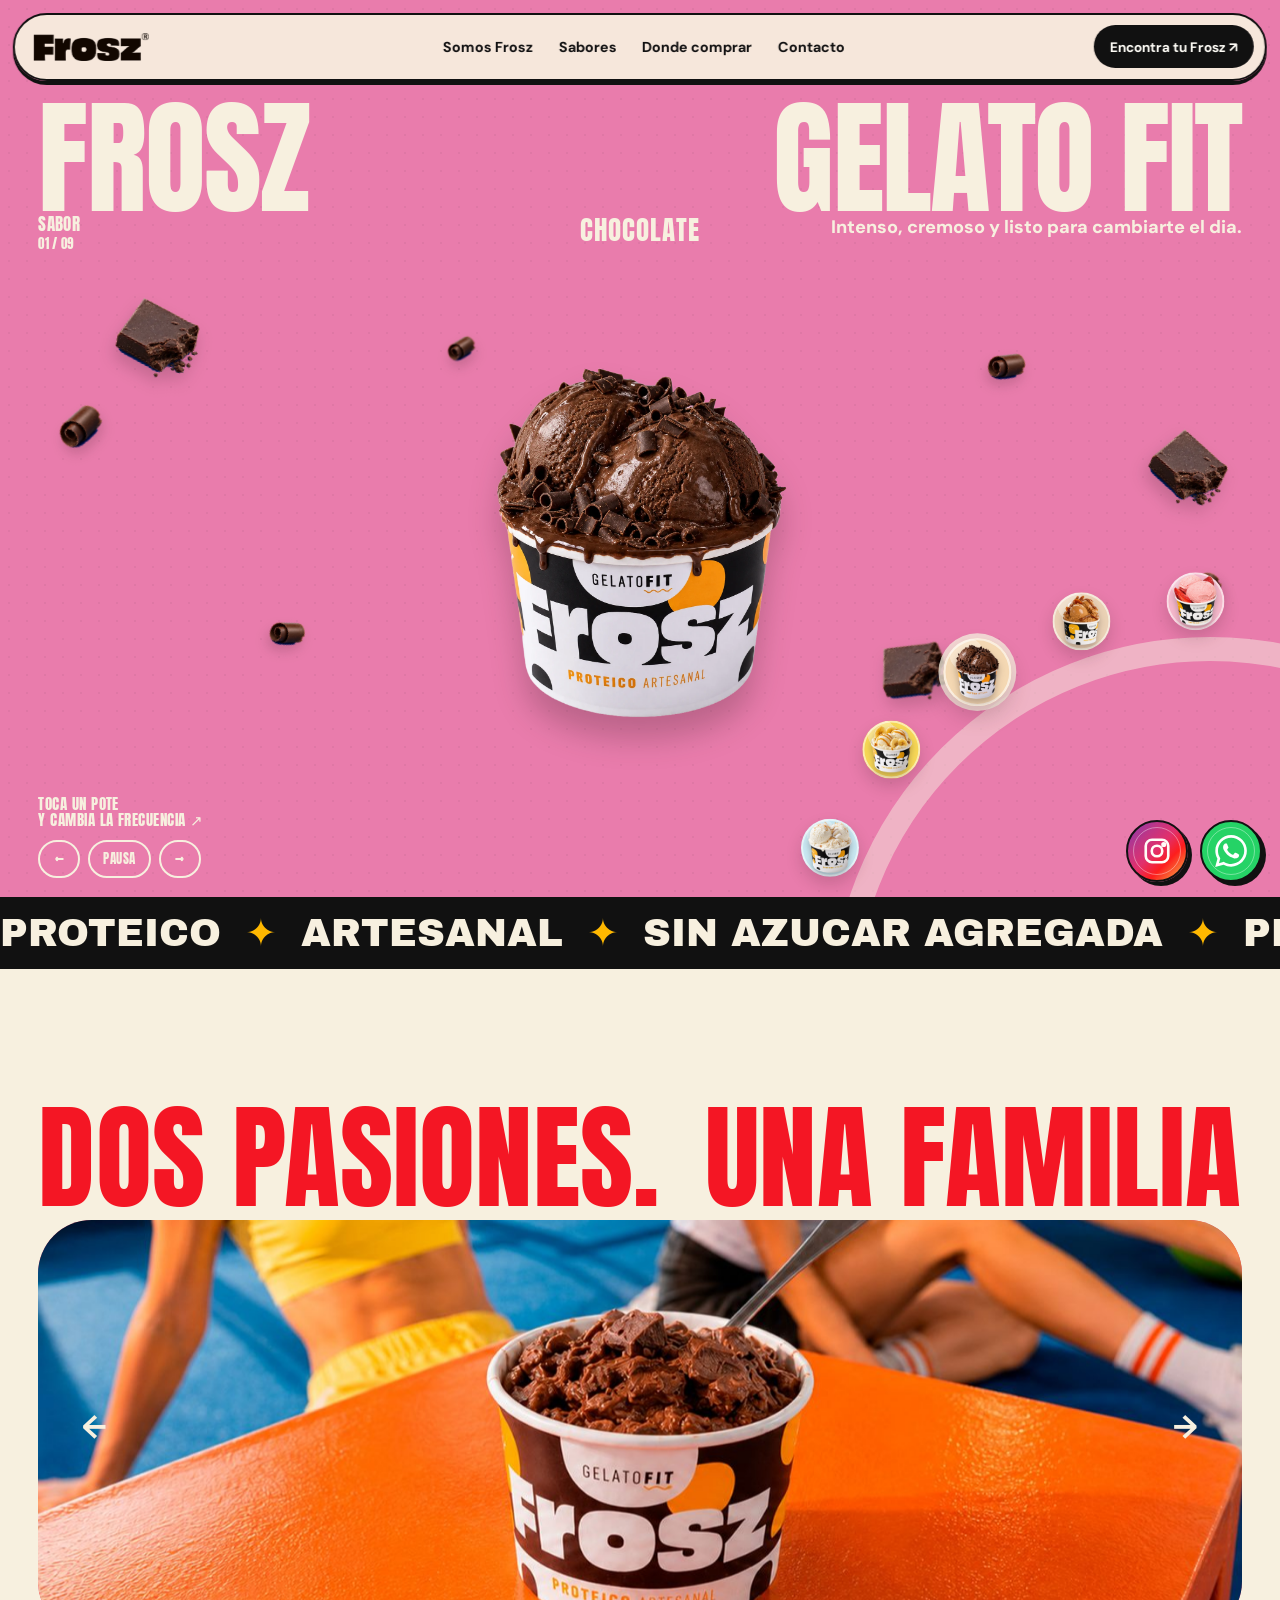
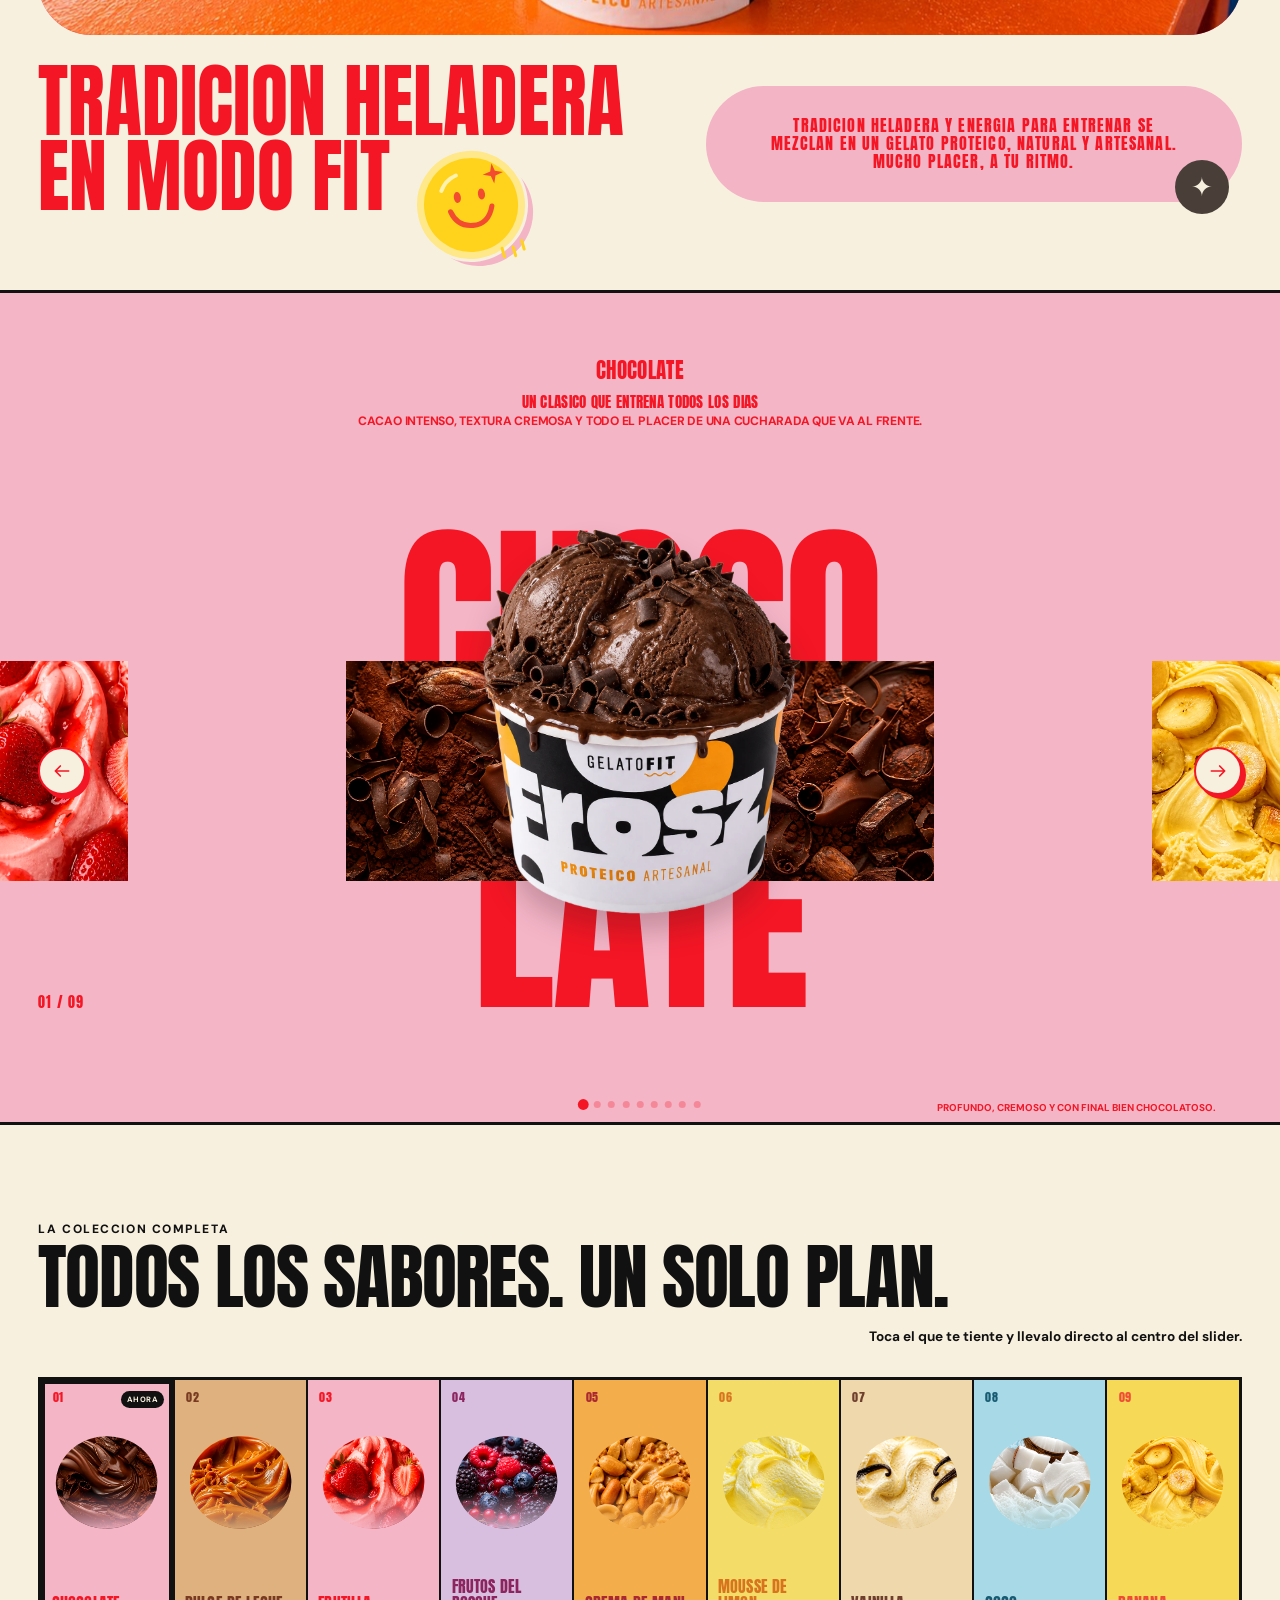
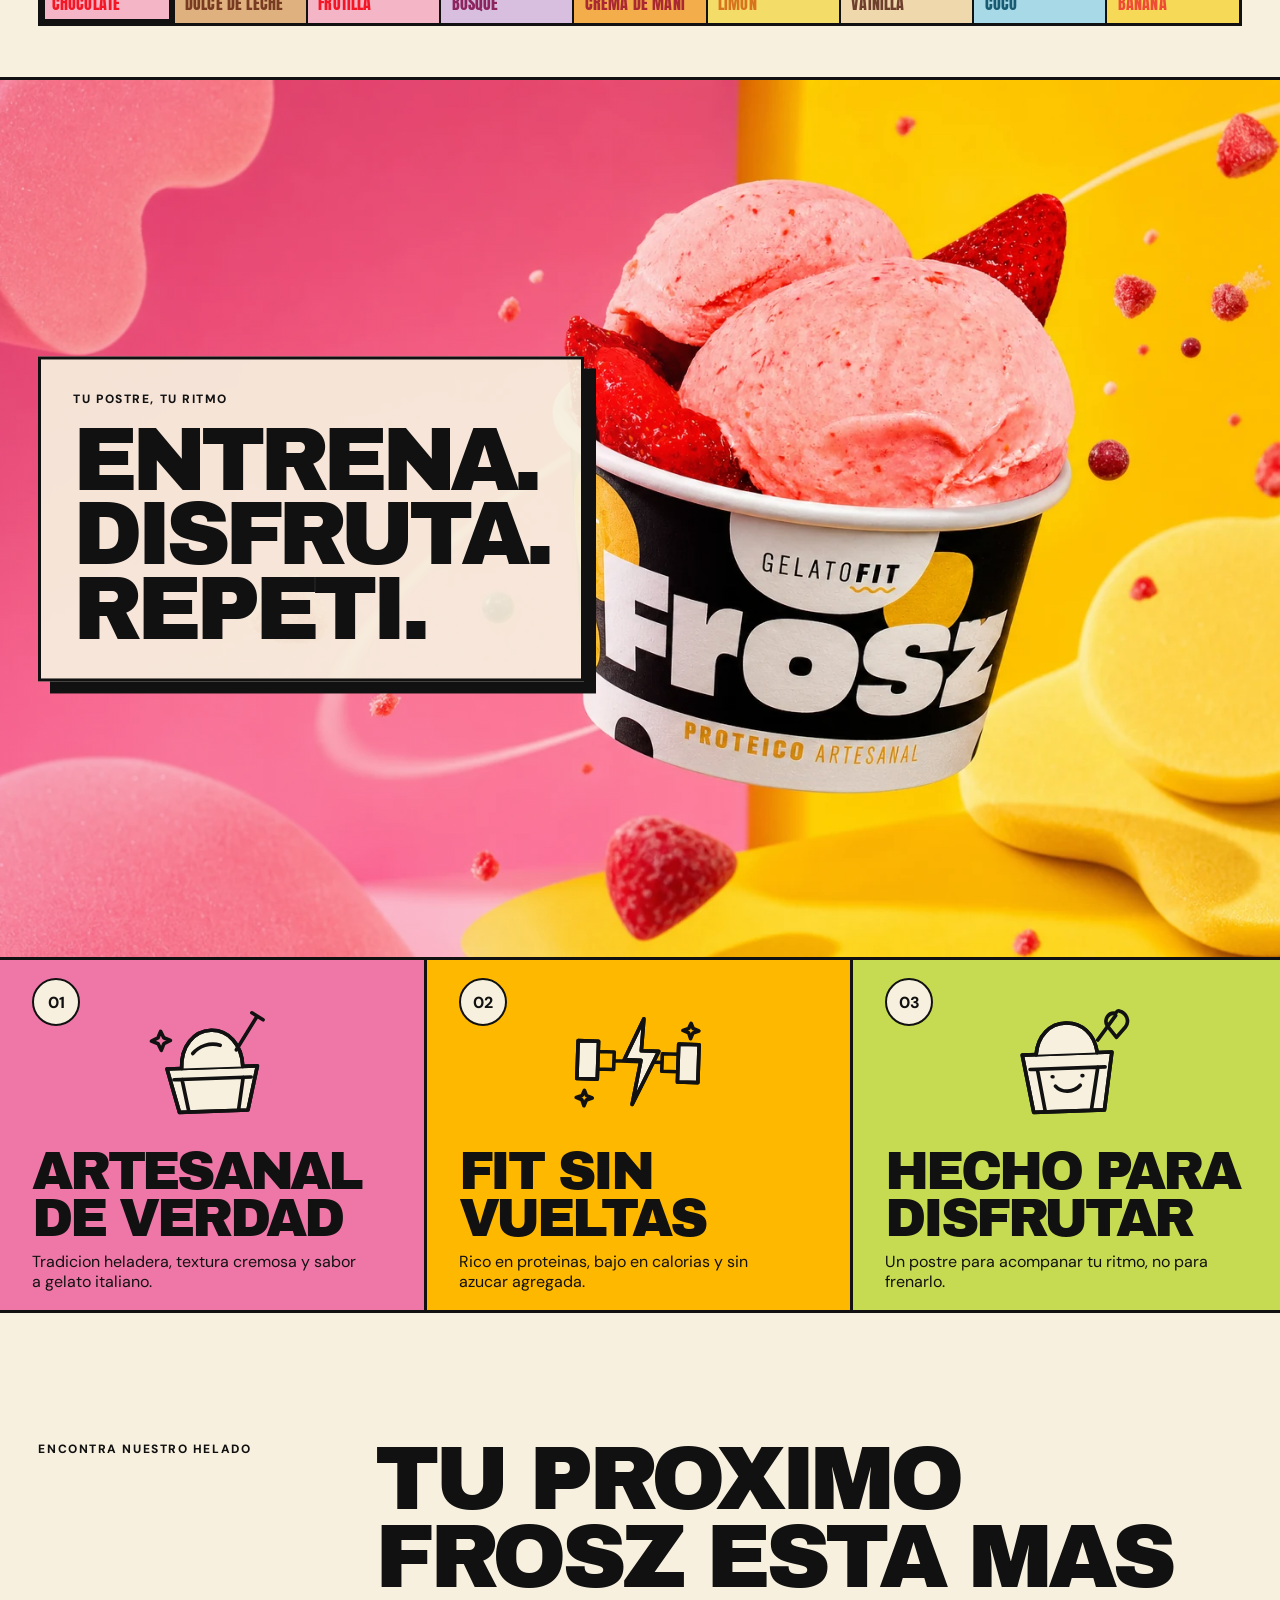
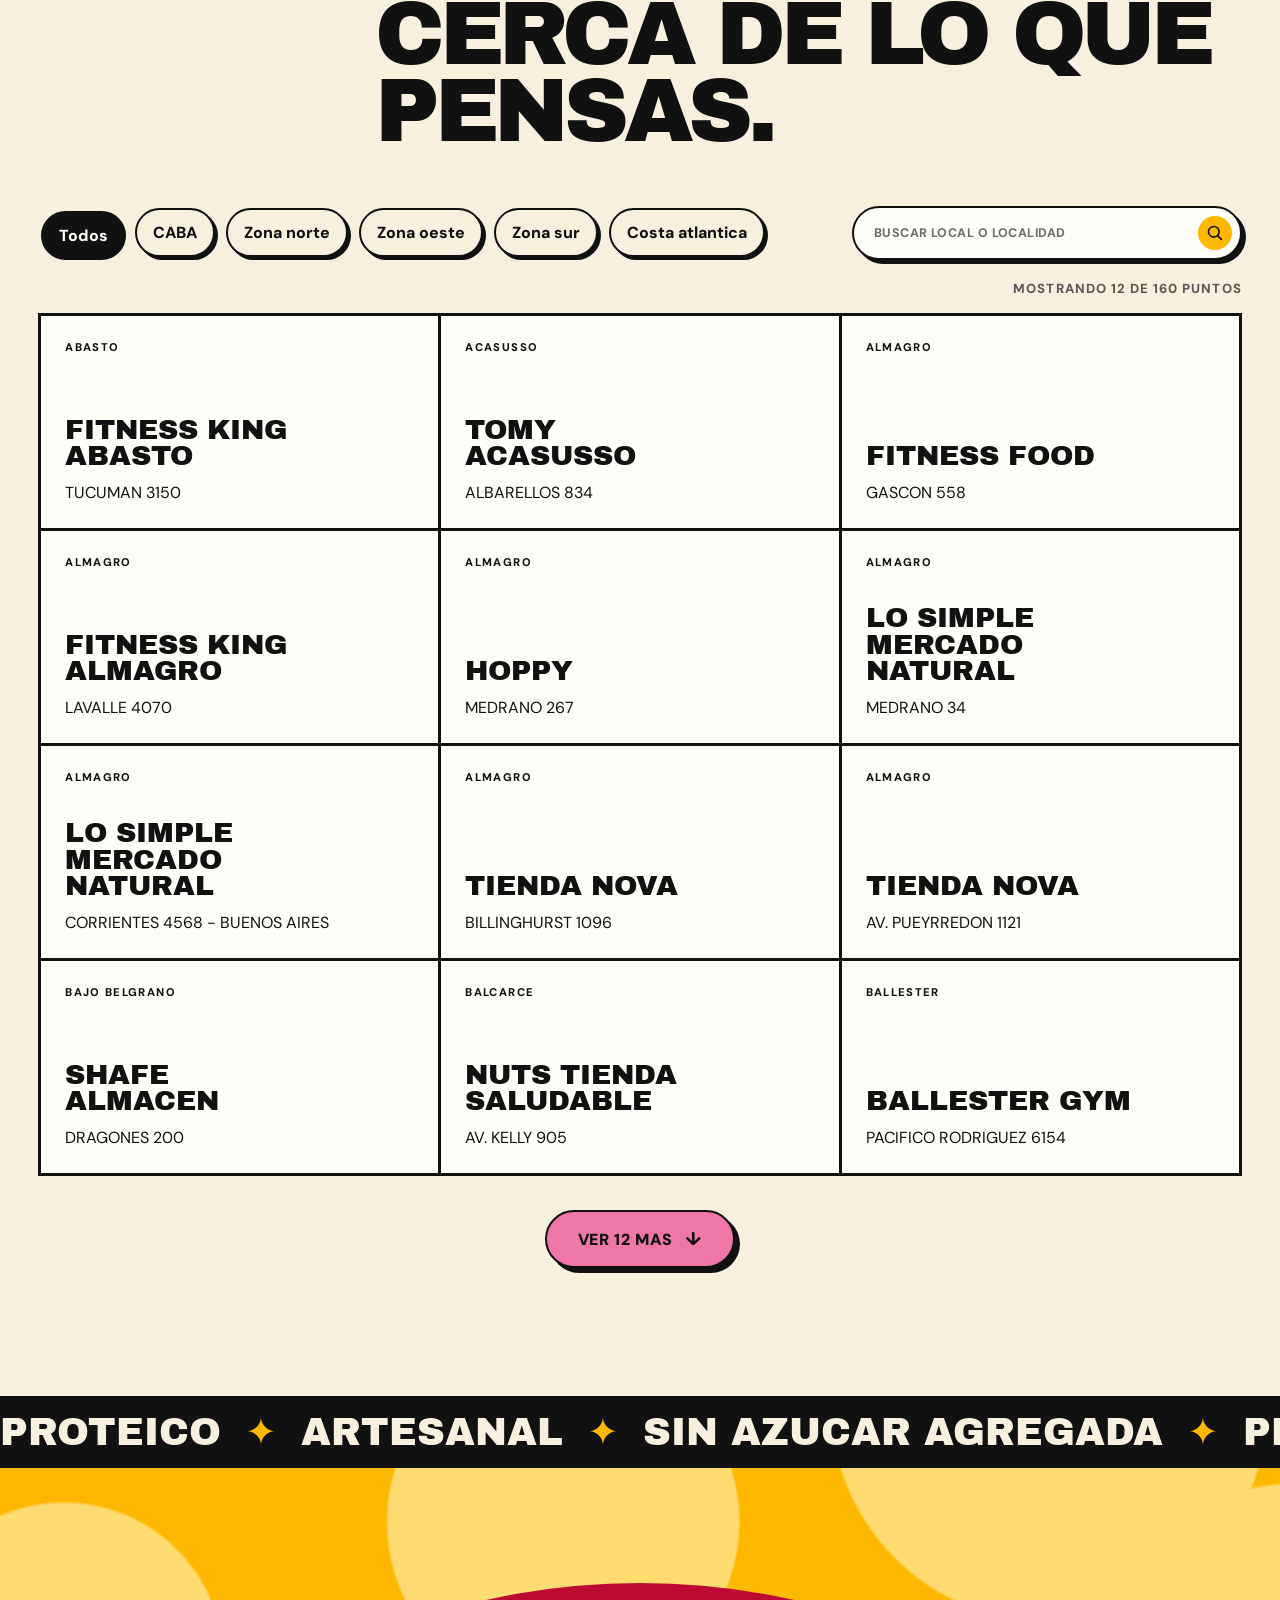
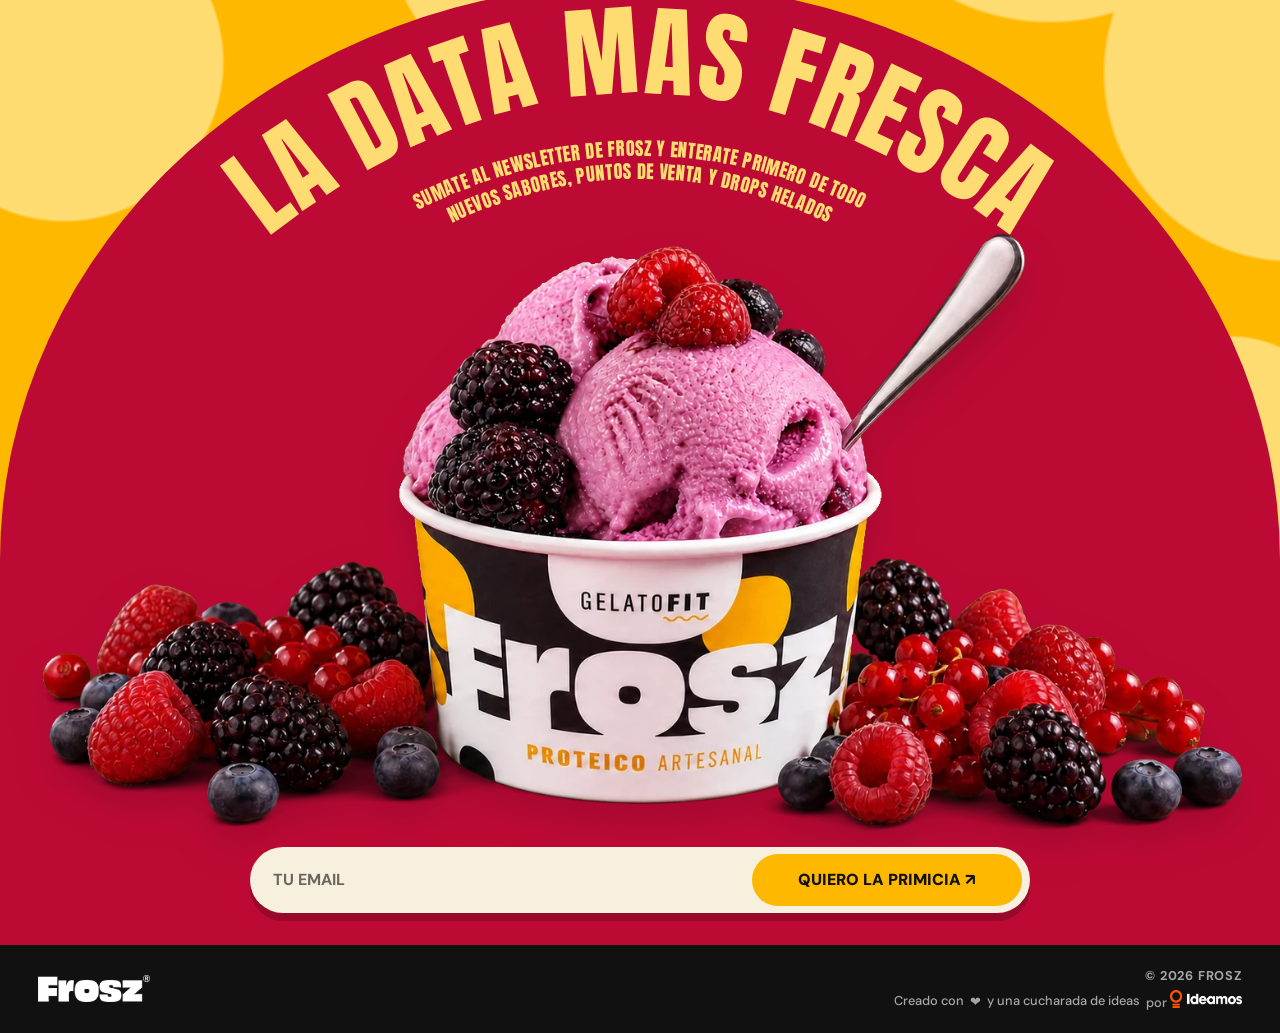
==== commit 8eea570e: "Volver al scroll nativo del navegador El scroll suave con la rueda del mouse (preventDefault + anima" ====
--- a/index.html
+++ b/index.html
@@ -71,7 +71,6 @@
       rel="stylesheet"
     />
     <link rel="stylesheet" href="./styles.css?v=20260909-webp" />
-    <script src="./smooth-scroll.js?v=20260922-ease" defer></script>
     <script src="./stores-data.js?v=20260909-webp" defer></script>
     <script src="./script.js?v=20260909-webp" defer></script>
   </head>
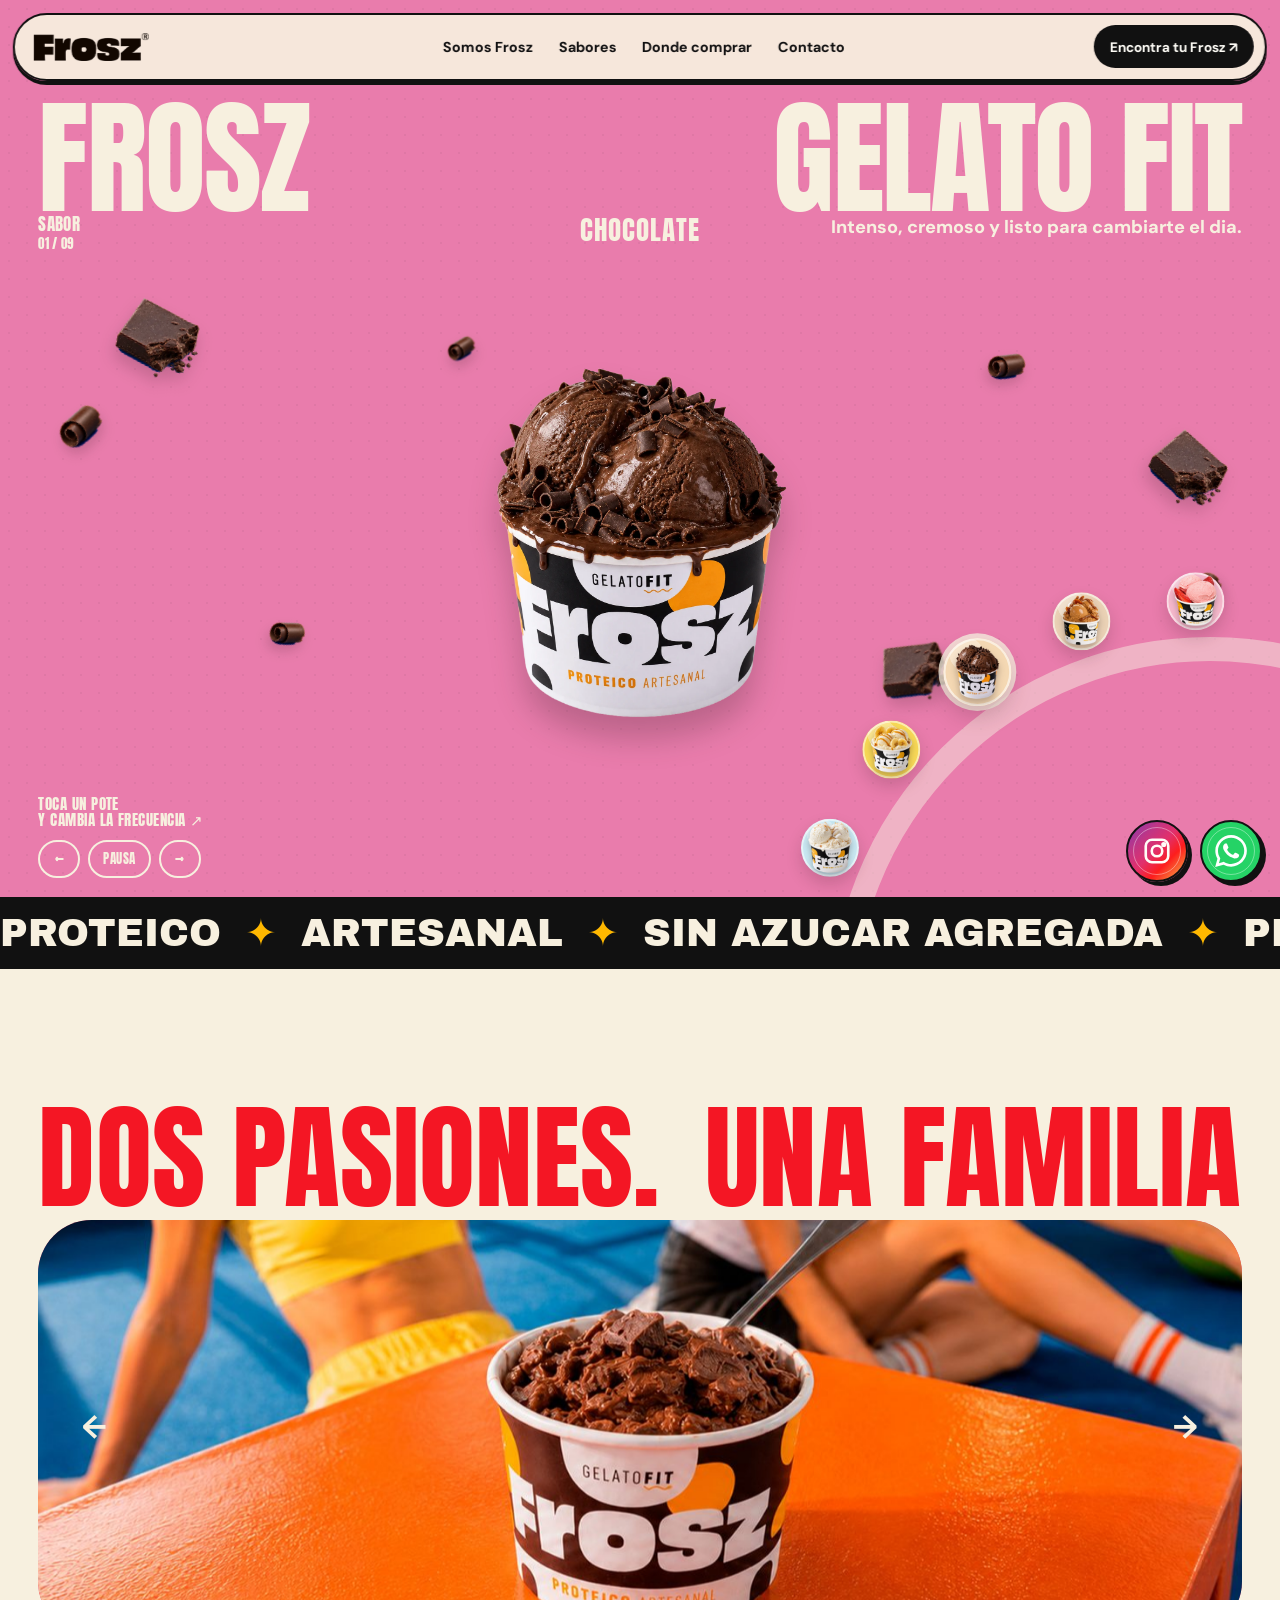
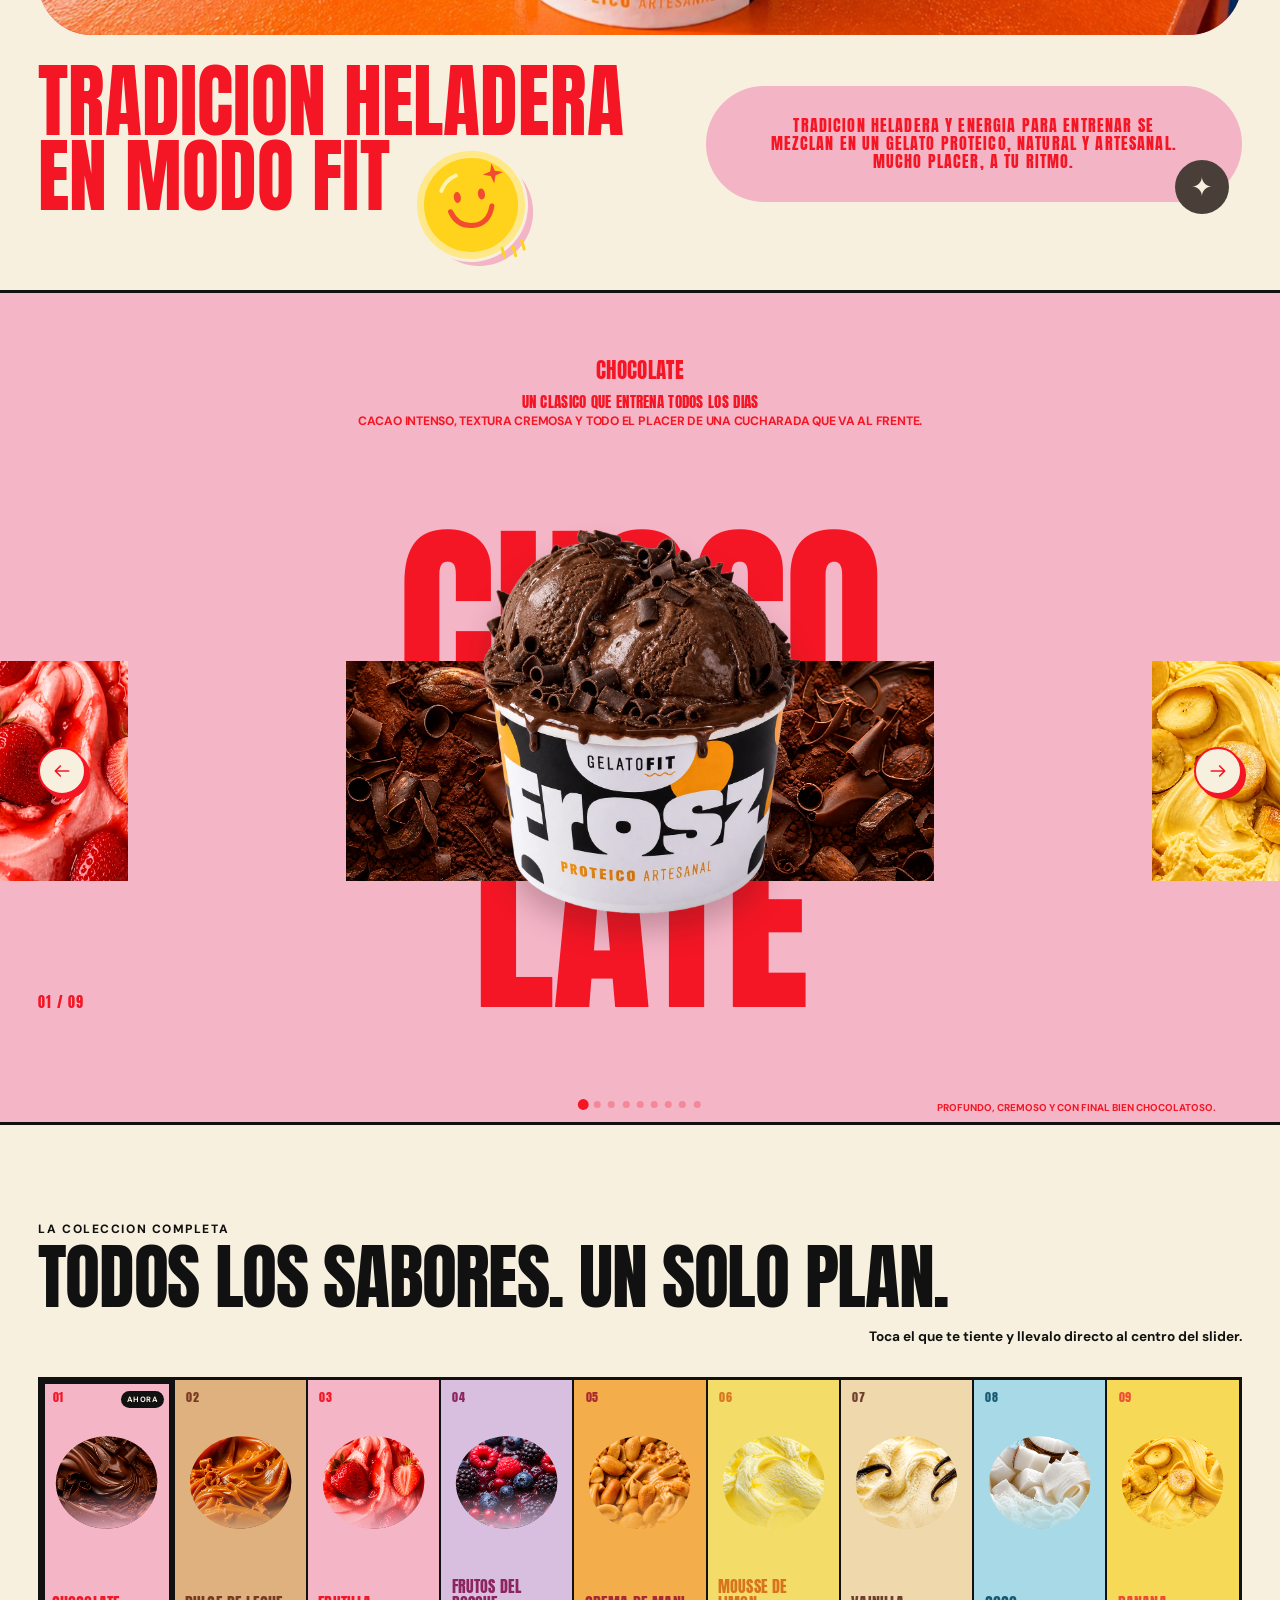
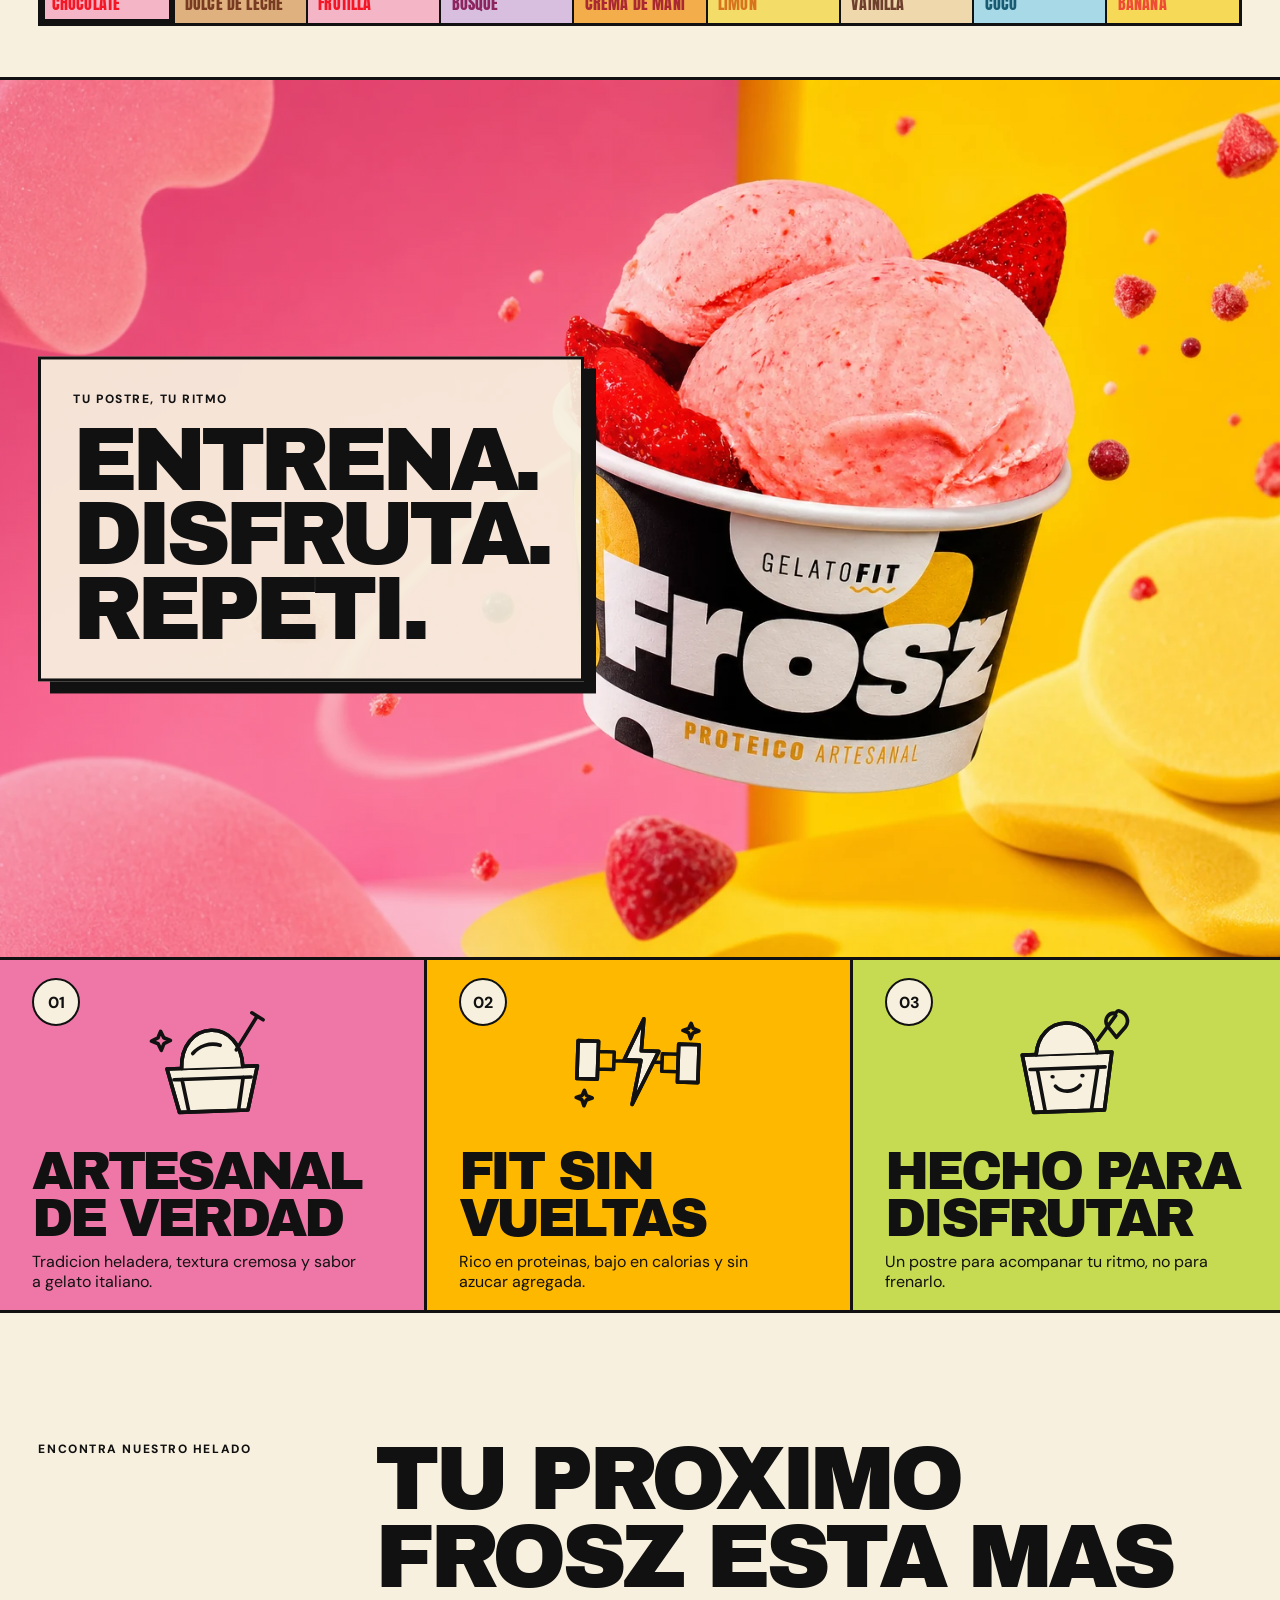
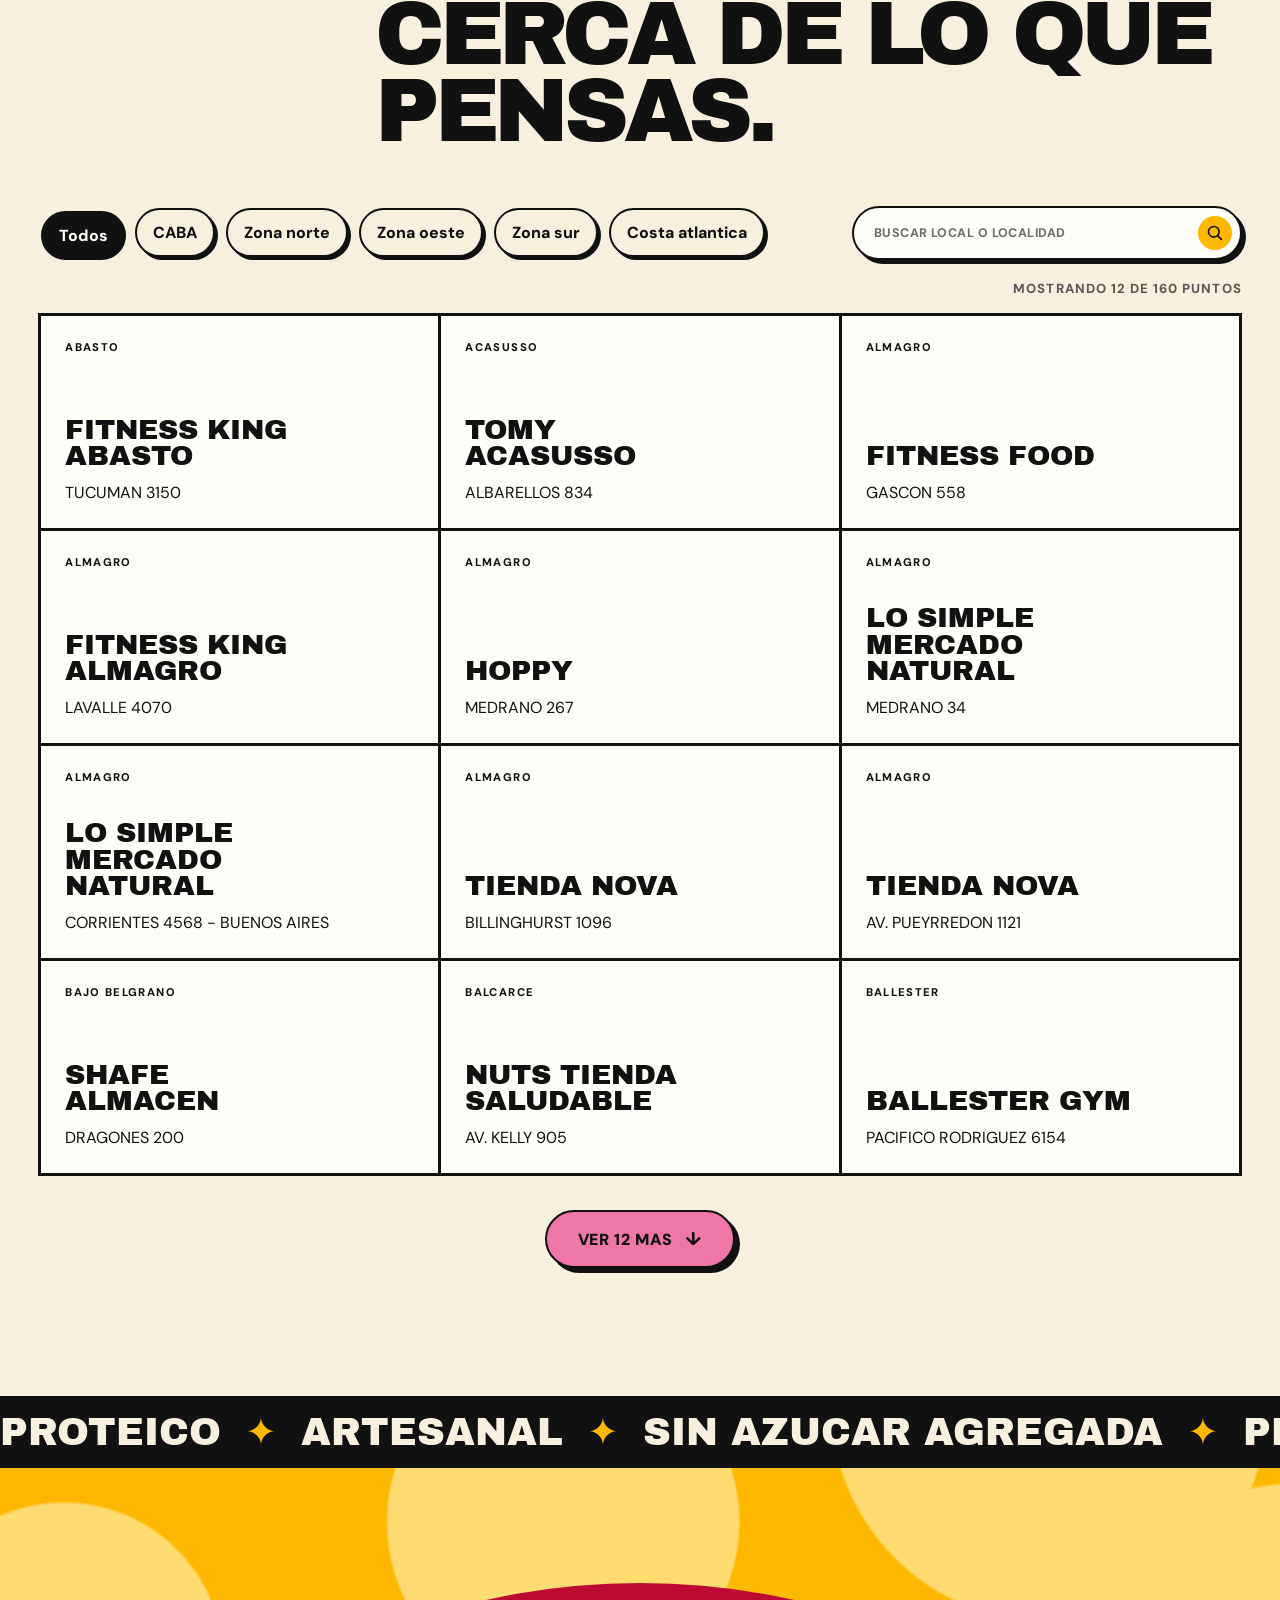
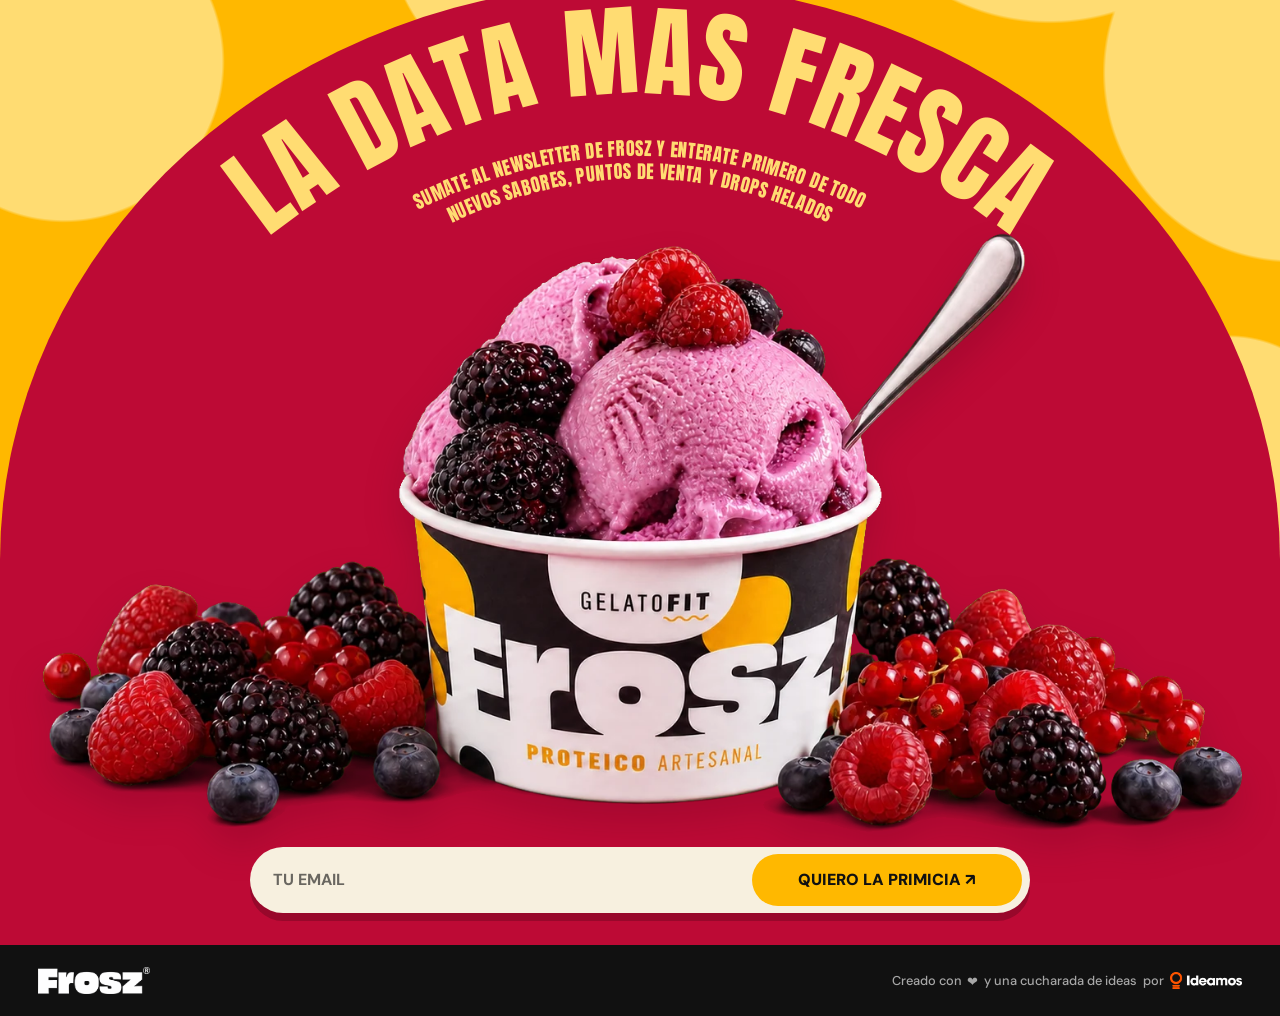
==== commit be744b0a: "Sacar copyright del footer y quitar el latido del logo de Ideamos El copyright ya no aparece. El efe" ====
--- a/index.html
+++ b/index.html
@@ -70,7 +70,7 @@
       href="https://fonts.googleapis.com/css2?family=Anton&family=Archivo+Black&family=DM+Sans:wght@400;500;600;700&display=swap"
       rel="stylesheet"
     />
-    <link rel="stylesheet" href="./styles.css?v=20260909-webp" />
+    <link rel="stylesheet" href="./styles.css?v=20260923-footer" />
     <script src="./stores-data.js?v=20260909-webp" defer></script>
     <script src="./script.js?v=20260909-webp" defer></script>
   </head>
@@ -562,7 +562,6 @@
         <img src="./public/assets/web/frosz-wordmark-white.png" alt="Frosz" />
       </a>
       <div class="footer-signoff">
-        <p class="footer-copyright">&copy; 2026 Frosz</p>
         <p class="footer-credit">Creado con <span aria-label="amor">&#10084;</span> y una cucharada de ideas<span class="footer-mobile-break"><br /></span> <span class="footer-credit-by">por <a class="footer-credit-brand" href="https://ideamos.com.ar" target="_blank" rel="noopener noreferrer"><img src="./public/assets/web/ideamos-logo.png" alt="Estudio Ideamos" /></a></span></p>
       </div>
     </footer>
--- a/styles.css
+++ b/styles.css
@@ -403,8 +403,8 @@
 .footer-copyright { letter-spacing: .06em; text-transform: uppercase; }
 .footer-credit { font-weight: 500 !important; font-size: .92rem; display: flex; align-items: center; justify-content: flex-end; gap: .45em; flex-wrap: wrap; }
 .footer-credit strong { font-weight: 800; }
-.footer-credit span { display: inline-block; transform: translateY(1px); animation: footerHeartbeat 2.4s ease-in-out infinite; }
-.footer-credit .footer-mobile-break { display: none; transform: none; animation: none; }
+.footer-credit > span[aria-label="amor"] { display: inline-block; transform: translateY(1px); animation: footerHeartbeat 2.4s ease-in-out infinite; }
+.footer-credit .footer-mobile-break { display: none; }
 .footer-credit-by { display: inline-flex; align-items: center; gap: .45em; }
 .footer-credit-brand { display: inline-flex; align-items: center; transition: opacity .2s ease, transform .2s ease; }
 .footer-credit-brand img { height: 1.35em; width: auto; display: block; }
